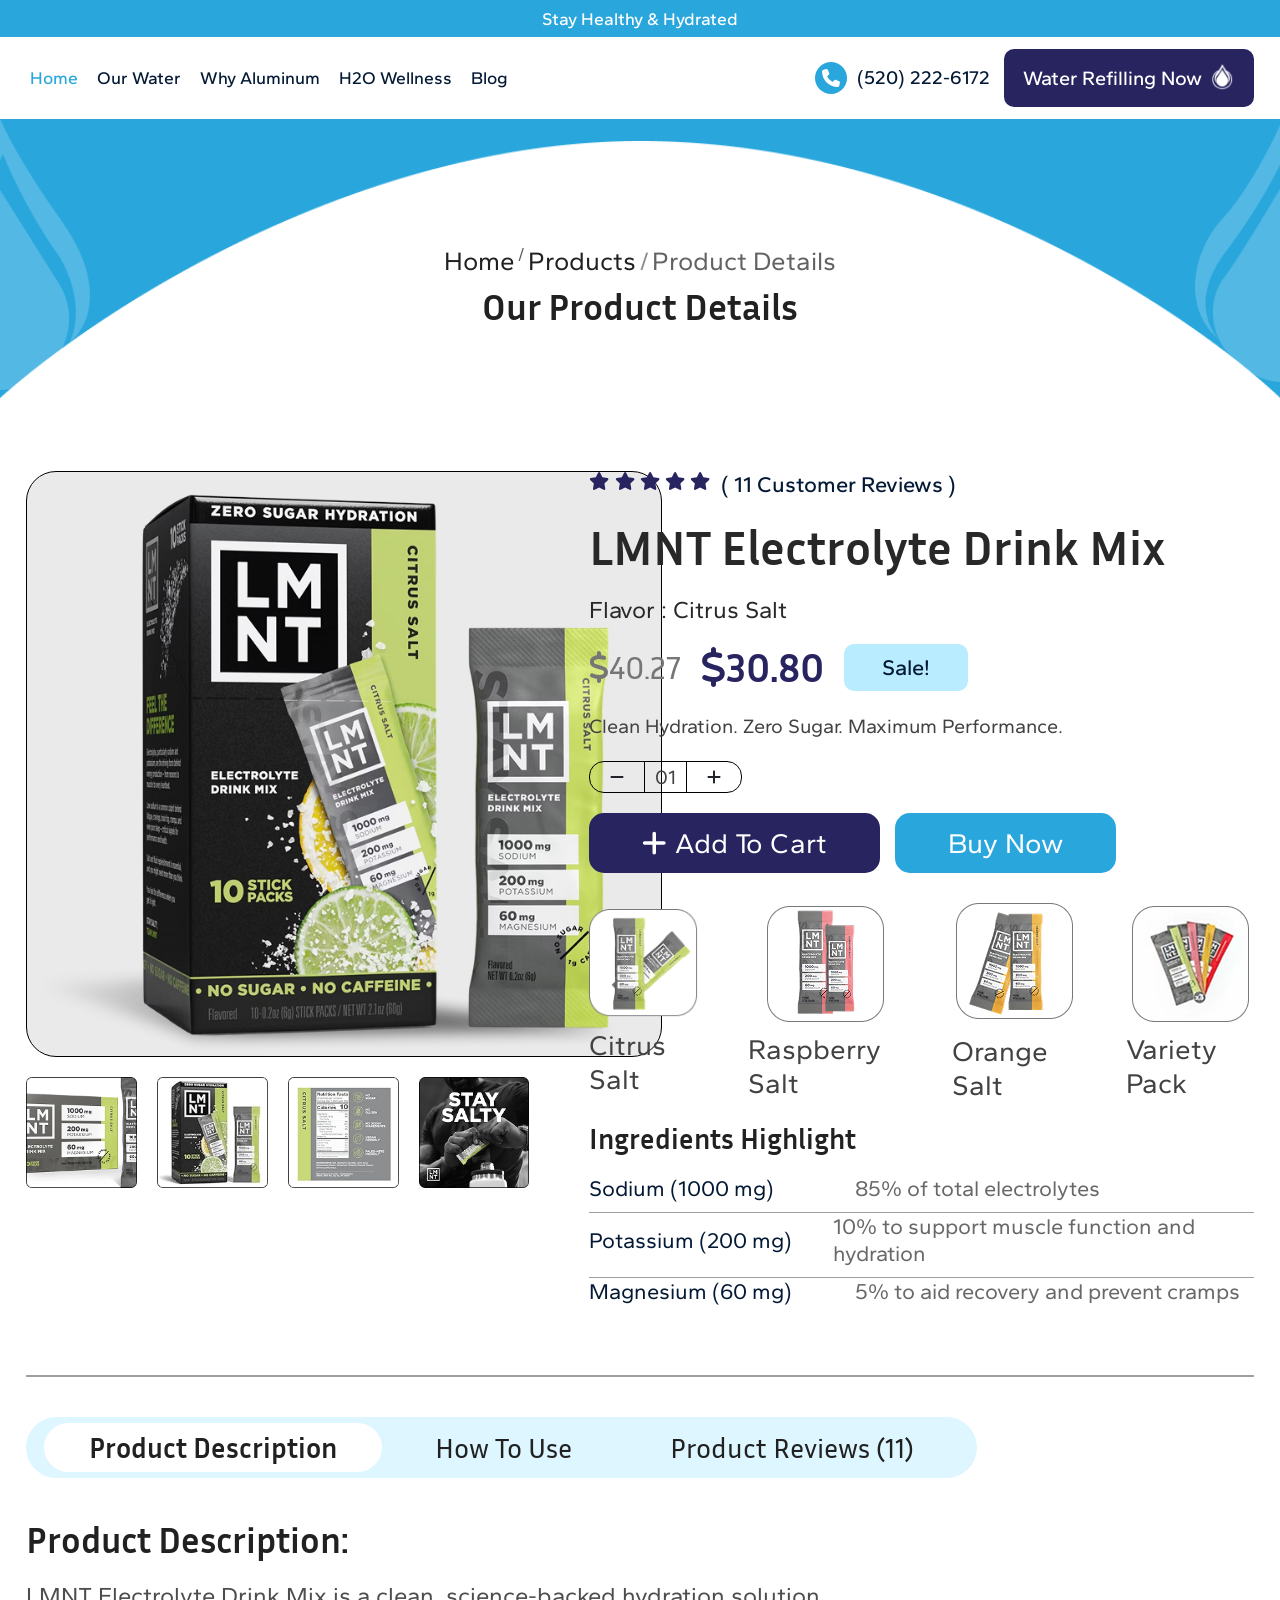
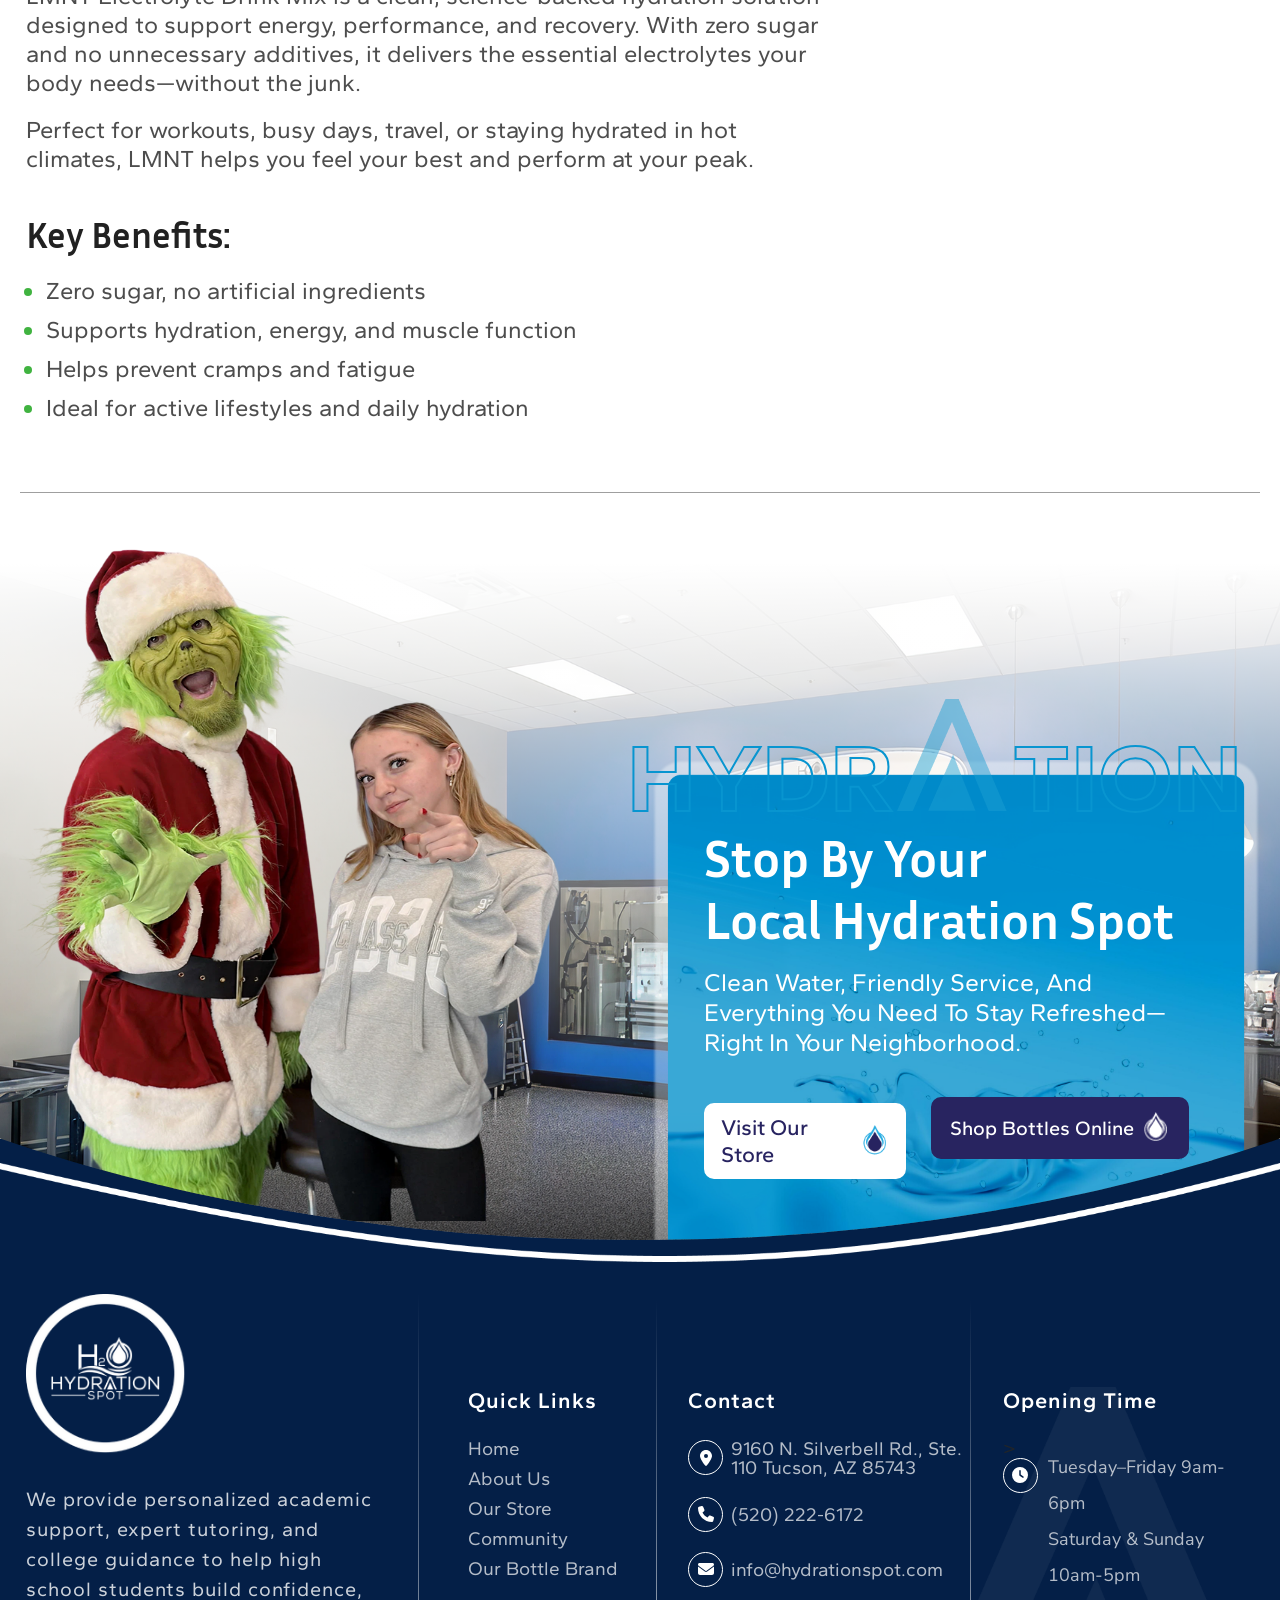
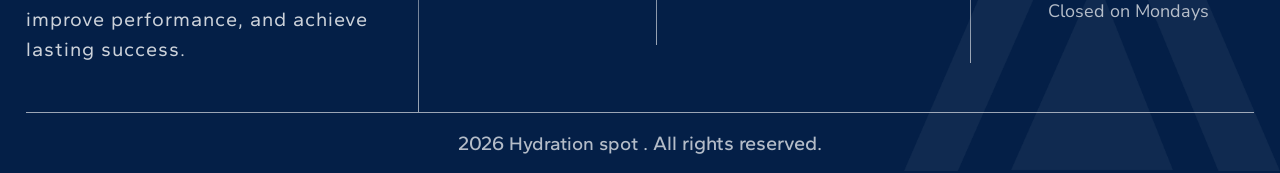
==== product_details.html @ d5337c7b "navbar change, product details and product description section added" ====
<!doctype html>
<html lang="en">

<head>
  <meta charset="utf-8" />
  <meta http-equiv="X-UA-Compatible" content="IE=edge" />
  <title>H2O Hydration Spot</title>
  <meta name="description" content="" />
  <meta name="author" content="admin" />
  <meta name="viewport" content="width=device-width; initial-scale=1.0" />
  <link rel="shortcut icon" href="images/favicon.ico" alt="" />
  <link rel="stylesheet" href="css/font-awesome.css" />
  <link rel="stylesheet" href="css/aos.css" />
  <link rel="stylesheet" href="css/bootstrap.min.css" />
  <link rel="stylesheet" href="css/animate.css" media="all" />
  <link rel="stylesheet" href="https://cdnjs.cloudflare.com/ajax/libs/animate.css/4.1.1/animate.min.css" />
  <link rel="stylesheet" href="css/jquery.fancybox.css" />
  <link rel="stylesheet" href="css/easy-responsive-tabs.css" />
  <link rel="stylesheet" href="css/swiper.css" />
  <link rel="stylesheet" href="css/custom.css" />
  <link rel="stylesheet" href="css/responsive.css" />
</head>

<body>
  <!--Header start-->
  <header>
    <div class="top_nav">
      <div class="container">
        <p>Stay Healthy & Hydrated</p>
      </div>
    </div>
    <div class="btm_nav">
      <div class="container">
        <div class="cus_nav_innr">
          <div class="nav_area">
            <nav class="navbar navbar-expand-lg">
              <button class="navbar-toggler" type="button" data-bs-toggle="collapse" data-bs-target="#navbarNav"
                aria-controls="navbarNav" aria-expanded="false" aria-label="Toggle navigation">
                <span class="MenuBar">
                  <svg xmlns="http://www.w3.org/2000/svg" height="24" viewBox="0 -960 960 960" width="24">
                    <path d="M120-240v-80h720v80H120Zm0-200v-80h720v80H120Zm0-200v-80h720v80H120Z" />
                  </svg>
                </span>
                <span class="menu_text">Menu</span>
              </button>

              <div class="nav_parnt">
                <div class="collapse navbar-collapse main_nav" id="navbarNav">
                  <ul class="navbar-nav navMenus">
                    <li class="nav-item">
                      <a class="nav-link active" href="javascript:void(0);">Home
                      </a>
                    </li>
                    <li class="nav-item">
                      <a class="nav-link" href="javascript:void(0);">
                        Our Water
                      </a>
                    </li>
                    <li class="nav-item">
                      <a class="nav-link" href="javascript:void(0);">
                        Why Aluminum
                      </a>
                    </li>
                    <li class="nav-item">
                      <a class="nav-link" href="javascript:void(0);">H2O Wellness
                      </a>
                    </li>
                    <li class="nav-item">
                      <a class="nav-link" href="javascript:void(0);">Blog</a>
                    </li>
                  </ul>
                </div>
                <div class="nav_cntct">
                  <a href="tel:(520) 222-6172" class="cntc_num">
                    <span class="ph_icn_otr"><span class="ph_icn"><i class="fa fa-phone"
                          aria-hidden="true"></i></span></span>
                    <span class="ph_num">(520) 222-6172</span>
                  </a>
                  <div class="nav_buttn">
                    <a href="javascript:void(0)" class="cmn_btn blu_btn">Water Refilling Now
                      <img src="./images/btn_wht_drp.png" class="wht_drop" alt="btn_wtr_drp" />
                    </a>
                  </div>
                </div>
              </div>
            </nav>
          </div>
        </div>
      </div>
    </div>
  </header>
  <!--Header End-->

  <!-- spot section start -->
  <section class="spot pdt_dt_spot">
    <div class="spot_lft_img">
      <img src="/images/prdt_dtls_spot_lft.png" alt="spot_lft_icn" />
    </div>
    <div class="container"></div>
    <div class="spot_rgt_img">
      <img src="/images/prdt_dtls_spot_rgt.png" alt="spot_rgt_icn" />
    </div>
    <div class="container">
      <div class="spot_cntnt cmn_hdr">
        <nav aria-label="breadcrumb">
          <ol class="breadcrumb">
            <li class="breadcrumb-item"><a href="#">Home</a></li>
            <li class="breadcrumb-item"><a href="#">Products</a></li>
            <li class="breadcrumb-item active" aria-current="page">Product Details</li>
          </ol>
        </nav>
        <h2>Our Product Details</h2>
      </div>
    </div>
    </div>
  </section>
  <!-- spot section end -->

  <!-- product details section start -->

  <section class="prdt_dtls">
    <div class="container">
      <div class="prdt_inr_sec">

        <!-- Left Section -->
        <div class="prdt_dtls_lft">
          <div class="prdt_top_img">
            <img src="images/prdt_top_img.png" alt="product top image">
          </div>

          <div class="prdt_btm_imgs">
            <span><img src="images/prdt_btm_1.png" class="prdt_img" alt="bottom image 1"></span>
            <span><img src="images/prdt_btm_2.png" class="prdt_img" alt="bottom image 2"></span>
            <span><img src="images/prdt_btm_3.png" class="prdt_img" alt="bottom image 3"></span>
            <span><img src="images/prdt_btm_4.png" class="prdt_img" alt="bottom image 4"></span>
          </div>
        </div>

        <!-- Right Section -->
        <div class="prdt_dtls_rgt">

          <div class="prdt_rgt_cntnt cmn_hdr">
            <div class="star_row">

              <div class="rating">
                <div class="star"><i class="fa-solid fa-star"></i></div>
                <div class="star"><i class="fa-solid fa-star"></i></div>
                <div class="star"><i class="fa-solid fa-star"></i></div>
                <div class="star"><i class="fa-solid fa-star"></i></div>
                <div class="star"><i class="fa-solid fa-star"></i></div>
              </div>

              <span>( 11 Customer Reviews )</span>

            </div>

            <h3>LMNT Electrolyte Drink Mix</h3>

            <h4>Flavor : Citrus Salt</h4>

            <div class="price_sec">
              <div class="prev_price">
                <i class="fa-solid fa-dollar-sign"></i>40.27
              </div>

              <div class="crnt_price">
                <i class="fa-solid fa-dollar-sign"></i>30.80
              </div>

              <div class="sale_sec">Sale!</div>
            </div>

            <p>Clean Hydration. Zero Sugar. Maximum Performance.</p>

            <div class="cart_qnty">
              <span><i class="fa-solid fa-minus"></i></span>
              <p>01</p>
              <span><i class="fa-solid fa-plus"></i></span>
            </div>

            <div class="prdt_btns">
              <div class="btn_1">
                <a href="javascript:void(0)"><span><i class="fa-solid fa-plus"></i></span>Add To Cart</a>
              </div>
              <div class="btn_2">
                <a href="javascript:void(0)">Buy Now</a>       
              </div>
            </div>
          </div>

          <div class="rgt_btm_imgs">
            <span><img src="images/prdt_rgt_img_1.png" class="prdt_rgt_img" alt="bottom image 1">Citrus Salt</span>
            <span><img src="images/prdt_rgt_img_2.png" class="prdt_rgt_img" alt="bottom image 2">Raspberry Salt</span>
            <span><img src="images/prdt_rgt_img_3.png" class="prdt_rgt_img" alt="bottom image 3">Orange Salt</span>
            <span><img src="images/prdt_rgt_img_4.png" class="prdt_rgt_img" alt="bottom image 4">Variety Pack</span>
          </div>

          <div class="prdt_ing_hl">
            <div class="prdt_ing_hd">
              <span>Ingredients Highlight</span>
            </div>
            <div class="ing_1">
              <p>Sodium (1000 mg)</p>
              <span>85% of total electrolytes</span>
            </div>
            <div class="ing_2">
              <p>Potassium (200 mg)</p>
              <span>10% to support muscle function and hydration</span>
            </div>
            <div class="ing_3">
              <p>Magnesium (60 mg)</p>
              <span>5% to aid recovery and prevent cramps</span>
            </div>
          </div>

        </div>

      </div>
    </div>
  </section>
  <!-- product details section end -->

  <!-- product description section start -->

  <section class="prdt_tab_sec">
    <div class="container tab_cntnr">

      <!-- Tabs -->
      <div class="tab_btns">
        <button class="tab_btn active">Product Description</button>
        <button class="tab_btn">How To Use</button>
        <button class="tab_btn">Product Reviews (11)</button>
      </div>

      <!-- Content -->
      <div class="tab_content">

        <div class="tab_hd">Product Description:</div>

        <p>
          LMNT Electrolyte Drink Mix is a clean, science-backed hydration solution
          designed to support energy, performance, and recovery. With zero sugar
          and no unnecessary additives, it delivers the essential electrolytes your
          body needs—without the junk.
        </p>

        <p>
          Perfect for workouts, busy days, travel, or staying hydrated in hot
          climates, LMNT helps you feel your best and perform at your peak.
        </p>

        <div class="benefits_title">Key Benefits:</div>

        <ul class="benefits_list">
          <li>Zero sugar, no artificial ingredients</li>
          <li>Supports hydration, energy, and muscle function</li>
          <li>Helps prevent cramps and fatigue</li>
          <li>Ideal for active lifestyles and daily hydration</li>
        </ul>

      </div>

    </div>
  </section>

  <!-- product description section end -->

  <!--Shop section start-->

  <section class="hyd_bking">
    <div class="gradient-overlay"></div>
    <div class="hyd_lft_img">
      <img src="images/shop_img.png" class="hyd_img" alt="hyd left image" />
    </div>
    <div class="container hyd_box">
      <div class="sp_crd_top">
        <p>
          hydr
          <span><img src="images/sp_top_ic.png" alt="shop top image" /></span>tion
        </p>
      </div>
      <div class="sp_crd">
        <span>Stop By Your <br />
          Local Hydration Spot</span>
        <span>
          Clean water, friendly service, and everything you need to stay
          refreshed—right in your neighborhood.           
        </span>
        <div class="sp_btns">
          <div class="btn_1">
            <a href="javascript:void(0)" class="cmn_btn">Visit Our Store<img src="./images/btn_wtr_drp.png" class="drop"
                alt="btn_wtr_drp" /></a>
          </div>
          <div class="btn_2">
            <a href="javascript:void(0)" class="cmn_btn blu_btn">Shop Bottles Online<img src="./images/btn_wht_drp.png"
                class="drop" alt="btn_wtr_drp" /></a>       
          </div>
        </div>
      </div>
    </div>
  </section>

  <!--Shop section end-->

  <!--Footer start-->
  <footer class="footer cmn_pdding">
    <div class="ftr_ln">
      <img src="images/footer_line.png" alt="footer line" />
    </div>
    <div class="ftr_trl">
      <img src="images/footer_triangle.png" alt="footer triangle" />
    </div>
    <div class="container">
      <!-- desktop view -->
      <div class="ftr_rw cmn_hdr">
        <div class="ftr_dv">
          <div class="ftr_lg">
            <a href="index.html"><img src="images/footer_logo.png" alt="footer logo" /></a>
          </div>
          <p>
            We provide personalized academic support, expert tutoring, and
            college guidance to help high school students build confidence,
            improve performance, and achieve lasting success.
          </p>
        </div>
        <div class="ftr_rgt">
          <div class="ftr_dv">
            <div class="ftr_hd">
              <h5>Quick Links</h5>
            </div>
            <ul>
              <li><a href="javascript:void(0)">Home</a></li>
              <li><a href="javascript:void(0)">About Us</a></li>
              <li><a href="javascript:void(0)">Our Store</a></li>
              <li><a href="javascript:void(0)">Community</a></li>
              <li><a href="javascript:void(0)">Our Bottle Brand</a></li>
            </ul>
          </div>
          <div class="ftr_dv">
            <div class="ftr_hd">
              <h5>Contact</h5>
            </div>
            <ul>
              <li>
                <a href="javascript:void(0)">
                  <div class="icon">
                    <span class="ftr_ic"><i class="fa-solid fa-location-dot"></i></span>
                  </div>
                  <span>9160 N. Silverbell Rd., Ste. 110 Tucson, AZ 85743</span>
                </a>
              </li>
              <li>
                <a href="tel:(520) 222-6172">
                  <div class="icon">
                    <span class="ftr_ic"><i class="fa-solid fa-phone"></i></span>
                  </div>
                  (520) 222-6172
                </a>
              </li>
              <li>
                <a href="mailto:info@hydrationspot.com">
                  <div class="icon">
                    <span class="ftr_ic"><i class="fa-solid fa-envelope"></i></span>
                  </div>
                  info@hydrationspot.com
                </a>
              </li>
            </ul>
          </div>
          <div class="ftr_dv ftr_lst_dv">
            <div class="ftr_hd">
              <h5>Opening Time</h5>
              <ul>
                <li>
                  <div class="icon">
                    ><span class="ftr_ic"><i class="fa-solid fa-clock"></i></span>
                  </div>
                  <span class="op_tm">Tuesday–Friday 9am-6pm <br />
                    Saturday & Sunday 10am-5pm <br />
                    Closed on Mondays</span>
                </li>
              </ul>
            </div>
          </div>
        </div>
      </div>
      <div class="ftr_bttm cmn_hdr">
        <p>
          2026
          <a href="index.html">Hydration spot</a>
          . All rights reserved.
        </p>
      </div>
    </div>
  </footer>
  <!--Footer End-->

  <!-- Back to top button -->

  <a href="javascript:void(0);" id="backToTop">
    <i class="fa fa-solid fa-arrow-up"></i>
  </a>

  <!-- Back to top button -->

  <!-- Jquery  -->
  <script src="js/jquery.min.js"></script>
  <!-- wow animation -->
  <script src="js/wow.min.js"></script>
  <script>
    new WOW().init();
  </script>
  <!-- Bootstrap JS -->
  <script src="js/bootstrap.min.js"></script>
  <!-- Font Awesome JS -->
  <script src="js/font-awesome-all.min.js"></script>
  <!-- Fancy Box -->
  <script src="js/jquery.fancybox.pack.js"></script>
  <!-- Easy Responsive Tab -->
  <script src="js/easy-responsive-tabs.js"></script>
  <!-- Swiper -->
  <script src="js/swiper.js"></script>
  <!-- AOS JS -->
  <script src="js/aos.js"></script>
  <script>
    AOS.init();
  </script>
  <!-- Custom JS -->
  <script src="js/custom.js"></script>
</body>

</html>
---- css/easy-responsive-tabs.css ----
body {
  margin: 0px;
  padding: 0px;
}

.resp-tabs-list li {
  font-weight: 600;
  font-size: 13px;
  padding: 15px;
  margin: 0;
  list-style: none;
  cursor: pointer;
}

h2.resp-accordion {
  cursor: pointer;
  padding: 5px;
  display: none;
}

.resp-tab-content {
  display: none;
  padding: 15px;
}

.resp-tab-active {
  border: 1px solid #c1c1c1;
  border-bottom: none;
}

.resp-tab-active {
  border-bottom: none;
  background-color: #fff;
}

.resp-content-active,
.resp-accordion-active {
  display: block;
}

.resp-tab-content {
  border: 1px solid #c1c1c1;
}

h2.resp-accordion {
  border: 1px solid #c1c1c1;
  font-size: 13px;
  margin: 0px;
  padding: 10px 15px;
}

h2.resp-tab-active {
  margin: 0px;
  padding: 10px 15px;
}

/*-----------   Vertical tabs   -----------*/

.resp-vtabs .resp-tabs-list li {
  display: block;
  padding: 15px;
  margin: 0;
  cursor: pointer;
}

.resp-vtabs .resp-tab-content {
  border: none;
}

.resp-vtabs li.resp-tab-active {
  border: 1px solid #c1c1c1;
  border-right: none;
  background-color: #fff;
  position: relative;
  z-index: 1;
}

.resp-arrow {
  width: 0;
  height: 0;
  float: right;
  margin-top: 3px;
  border-left: 6px solid transparent;
  border-right: 6px solid transparent;
  border-top: 12px solid #c1c1c1;
}

h2.resp-tab-active span.resp-arrow {
  border: none;
  border-left: 6px solid transparent;
  border-right: 6px solid transparent;
  border-bottom: 12px solid #9B9797;
}

/*-----------   Accordion styles   -----------*/

h2.resp-tab-active {
  background: #DBDBDB;
}

.resp-easy-accordion h2.resp-accordion {
  display: block;
}

.resp-easy-accordion .resp-tab-content {
  border: 1px solid #c1c1c1;
}

.resp-jfit {
  width: 100%;
  margin: 0px;
}

.resp-tab-content-active {
  display: block;
}

/*!  Here your can change the breakpoint to set the accordion, when screen resolution changed  */

@media only screen and (max-width: 768px) {

  ul.resp-tabs-list {
    display: none;
  }

  h2.resp-accordion {
    display: block;
  }

  .resp-vtabs .resp-tab-content {
    border: 1px solid #C1C1C1;
  }

  .resp-vtabs .resp-tabs-container {
    border: none;
    float: none;
    width: 100%;
    min-height: initial;
    clear: none;
  }

  .resp-accordion-closed {
    display: none;
  }

  .resp-vtabs .resp-tab-content:last-child {
    border-bottom: 1px solid #c1c1c1;
  }
}
---- css/custom.css ----
@import url("https://fonts.googleapis.com/css2?family=Gantari:ital,wght@0,100..900;1,100..900&display=swap");
@import url("https://fonts.googleapis.com/css2?family=Inria+Sans:ital,wght@0,300;0,400;0,700;1,300;1,400;1,700&display=swap");
@import url("https://fonts.googleapis.com/css2?family=Nunito+Sans:ital,opsz,wght@0,6..12,200..1000;1,6..12,200..1000&display=swap");
*::after,
*::before {
  box-sizing: border-box;
}

* {
  margin: 0;
  padding: 0;
  outline: none;
  text-decoration: none;
  box-sizing: border-box;
  scroll-behavior: smooth;
  font: inherit;
  scrollbar-width: 10px;
  scrollbar-color: #24abe1 #fff;
}

/* For Scrollbar */

*::-webkit-scrollbar {
  width: 10px;
}

*::-webkit-scrollbar-track {
  background: #ffffff;
}

*::-webkit-scrollbar-thumb {
  border-radius: 5px;
  background-color: #5c4229;
  border: 2px solid #fff;
  -webkit-border-radius: 5px;
  -moz-border-radius: 5px;
  -ms-border-radius: 5px;
  -o-border-radius: 5px;
}

*:focus {
  outline: none;
  box-shadow: none;
  border: none;
}

html {
  font-size: 62.5%;
}

body {
  font-weight: normal;
  line-height: normal;
  font-size: 18px;
}

ul,
ol {
  list-style: none;
  padding: 0;
  margin: 0;
}

button,
input[type="submit"],
input[type="reset"],
a {
  transition: all 0.4s ease-in-out;
  -moz-transition: all 0.4s ease-in-out;
  -webkit-transition: all 0.4s ease-in-out;
  -ms-transition: all 0.4s ease-in-out;
  -o-transition: all 0.4s ease-in-out;
  text-decoration: none;
  outline: none;
}

a:hover,
a:focus {
  text-decoration: none;
}

::-moz-selection {
  color: #fff;
  background: #29a7dd;
}

::selection {
  color: #fff;
  background: #29a7dd;
}

img {
  width: 100%;
  max-width: 100%;
  display: block;
  height: auto;
  transition: all 0.5s;
  -webkit-transition: all 0.5s;
  -moz-transition: all 0.5s;
  -ms-transition: all 0.5s;
  -o-transition: all 0.5s;
}

h1,
h2,
h3,
h4,
h5,
h6 {
  line-height: normal;
  font-weight: normal;
  padding: 0;
  margin: 0;
}

p {
  margin: 0;
  padding: 0;
}

/***************** FOR BOOTSTRAP ******************/

.container {
  max-width: 1560px;
}

.navbar {
  border-radius: 0;
  margin-bottom: 0;
  padding: 0;
}

.nav > li > a:hover,
.nav > li > a:focus {
  background-color: transparent;
}

.navbar,
.nav-link {
  padding: 0;
  margin: 0;
}

.navbar-expand-md .navbar-nav .nav-link {
  padding-right: 0;
  padding-left: 0;
}

.nav > li > a:hover,
.nav > li > a:focus {
  background-color: transparent;
}

/* cmn_margin & Padding */

.mt-40 {
  margin-top: 40px;
}

.mt-20 {
  margin-top: 20px;
}

.mt-30 {
  margin-top: 30px;
}

.mt-50 {
  margin-top: 50px;
}

.mb-40 {
  margin-bottom: 40px;
}

.cmn_pdding {
  padding: 90px 0;
}

/*----Common Header and Button----*/

.cmn_hdr h2 {
  font-family: "Inria Sans", sans-serif;
  font-size: 6rem;
  line-height: 1.2;
  font-weight: 700;
  color: #212121;
  padding-bottom: 10px;
  text-transform: capitalize;
}

.cmn_hdr.wht h2 {
  color: #fff;
}

.cmn_hdr h4 {
  font-family: "Inria Sans", sans-serif;
  font-size: 28px;
  line-height: 1.3;
  font-weight: 700;
  padding-bottom: 10px;
  text-transform: capitalize;
  color: #272360;
}
.cmn_hdr h6 {
  font-family: "Gantari", sans-serif;
  color: #282460;
  font-size: 22px;
  font-weight: 500;
}

.cmn_hdr p {
  font-family: "Gantari", sans-serif;
  font-size: 24px;
  font-weight: 400;
  color: #4d4d4d;
  line-height: 1.5;
  padding-bottom: 10px;
}

.cmn_hdr.wht p {
  color: #fff;
}

.cmn_btn {
  font-family: "Gantari", sans-serif;
  font-size: 24px;
  font-weight: 500;
  color: #272360;
  padding: 15px 20px;
  display: inline-flex;
  align-items: center;
  gap: 8px;
  background: #fff;
  border: 3px solid #ffff;
  position: relative;
  text-transform: capitalize;
  transition: 0.5s all;
  z-index: 1;
  border-radius: 10px;
  overflow: hidden;
}
.cmn_btn.blu_btn {
  font-size: 24px;
  background: #282460;
  color: #fff;
  border: 3px solid #282460;
  padding: 15px;
}
.cmn_btn:hover {
  border: 3px solid #29a7dd;
}
.cmn_btn:hover .drop {
  transform: translateY(-10px);
}

/* .cmn_btn:hover::after {
    width: 100%;
} */
.cmn_blu_bg h6 {
  background: #b5e2f4;
  padding: 10px 30px;
  border-radius: 25px;
}
.cmn_blu_bg {
  display: flex;
}
.drop {
  width: 28px;
}

/*----Common Header and Button End----*/

/*! button back to top !*/

#backToTop {
  display: flex;
  align-items: center;
  justify-content: center;
  width: 4rem;
  height: 4rem;
  background-color: #29a7dd;
  color: #fff;
  border: none;
  outline: none;
  border-radius: 50px;
  position: fixed;
  right: 2.5rem;
  bottom: 105%;
  cursor: pointer;
  z-index: 5555;
  transition: 0.5s all ease;
  border: 1px solid #29a7dd;
  font-size: 1.8rem;
  transition: 0.8s all;
}

#backToTop.show {
  bottom: 2.5rem;
}

/*! button back to top End!*/

/* Animation Section */

/* Swing */
.swing {
  -webkit-animation: swing 12s infinite linear;
  animation: swing 12s infinite linear;
}
@-webkit-keyframes swing {
  0% {
    transform: rotate(3deg);
  }

  100% {
    transform: rotate(-3deg);
  }
}

@keyframes swing {
  0% {
    transform: rotate(3deg);
  }

  100% {
    transform: rotate(-3deg);
  }
}

/* Rotate */

.rotate {
  -webkit-animation: rotation 5s infinite linear;
  animation: rotation 5s infinite linear;
}

@keyframes rotation {
  from {
    transform: rotate(0deg);
  }

  to {
    transform: rotate(359deg);
  }
}

/* Floating */

.floating {
  -webkit-animation: floating ease-in-out 3s infinite;
  animation: floating ease-in-out 3s infinite;
}

@keyframes floating {
  0% {
    transform: translate(0, 0px);
  }

  50% {
    transform: translate(0, 15px);
  }

  100% {
    transform: translate(0, -0px);
  }
}

/* Animation Section End */

.btm_nav {
  position: relative;
  padding: 1.5rem 0;
  background: #fff;
}

header .cus_nav_innr {
  display: flex;
  width: 100%;
  justify-content: space-between;
}

header .navbar-nav {
  gap: 2rem;
}

/* ==================================== sangita 07.05.26 ================================ */
/*---------------- header ---------------*/
.top_nav {
  background: #29a7dd;
  padding: 8px;
}
.top_nav p {
  font-family: "Gantari", sans-serif;
  font-size: 20px;
  font-weight: 500;
  color: #fff;
  text-align: center;
}
.nav-link.active {
  color: #29a7dd !important;
}
.nav-link {
  font-family: "Gantari", sans-serif;
  font-size: 20px;
  font-weight: 500;
  line-height: 1.2;
  color: #041935;
  transition: 0.3s ease;
}
.nav_area {
  width: 100%;
}
.nav_parnt {
  display: flex;
  justify-content: space-between;
  width: 100%;
}
.nav_cntct {
  display: flex;
  align-items: center;
  gap: 20px;
}
.logo_area {
  display: block;
  width: 12.6rem;
}
.logo_otr {
  background: #fff;
  width: 15.5rem;
  height: 15.5rem;
  border-radius: 50%;
  display: flex;
  justify-content: center;
  align-items: center;
  position: absolute;
  left: 50%;
  transform: translateX(-50%);
  z-index: 10;
}
.ph_num {
  font-family: "Gantari", sans-serif;
  font-size: 22px;
  font-weight: 500;
  color: #041935;
}
.cntc_num {
  display: flex;
  align-items: center;
  gap: 10px;
}
.ph_icn {
  color: #fff;
  font-size: 18px;
}
.ph_icn_otr {
  background: #29a7dd;
  width: 32px;
  height: 32px;
  display: flex;
  justify-content: center;
  align-items: center;
  border-radius: 50%;
}
.nav-link:hover {
  color: #29a7dd;
}

/* --------------------- banner ---------------------- */
.banner {
  position: relative;
  z-index: 5;
}
.ban_content {
  position: absolute;
  top: 27%;
  width: 41%;
  transform: translateY(-27%);
}
.ban_content h1 {
  font-family: "Inria Sans", sans-serif;
  font-size: 70px;
  font-weight: 700;
  color: #fff;
  text-transform: capitalize;
  line-height: 1;
  padding-bottom: 15px;
}
.ban_content h1 span {
  font-size: 13.5rem;
}
.ban_content p,
.offer_contents.cmn_hdr p,
.featured_content.cmn_hdr p,
.cmnty_dtls.cmn_hdr p {
  font-family: "Gantari", sans-serif;
  font-size: 26px;
  font-weight: 400;
}
.ban_content p {
  color: #eaeaea;
  padding-bottom: 30px;
}

/* ------------------------------ spot ----------------------- */
.spot {
  background: #29a7dd;
  position: relative;
  margin-top: -248px;
  margin-bottom: -244px;
  height: 610px;
}
.spot_rgt_img {
  position: absolute;
  right: 0;
  top: 0;
}
.spt_wrpr {
  position: absolute;
  width: 400px;
  margin: 0 auto;
  display: flex;
  justify-content: center;
  align-items: center;
  top: 177px;
  z-index: 5;
  left: 50%;
  transform: translateX(-50%);
}

.curve_txt {
  width: 400px;
  height: 246px;
  position: absolute;
  top: -90px;
  left: 50%;
  transform: translateX(-50%);
}

.curve_txt text {
  font-family: "Gantari", sans-serif;
  fill: #fff;
  font-size: 24px;
  letter-spacing: 4px;
  font-weight: 400;
}

.spt_rnd_otr {
  width: 180px;
  height: 180px;
  border-radius: 50%;
  background: #005bd6;
  display: flex;
  justify-content: center;
  align-items: center;
}

.spt_rnd_img {
  width: 140px;
  height: 140px;
  border-radius: 50%;
  background: #fff;
  display: flex;
  justify-content: center;
  align-items: center;
}

.spt_rnd_img img {
  width: 80px;
}
.spot_lft_img,
.spot_rgt_img {
  width: 18.3rem;
}

/* ------------------------------ offer --------------------------- */
.offer {
  position: relative;
  background-image: url(../images/offer_bg.png);
  height: 935px;
  background-size: 100% 100%;
}
.offer_contents {
  display: flex;
  justify-content: center;
  flex-direction: column;
  align-items: center;
}

.offr_line {
  display: flex;
  flex-direction: column;
  justify-content: center;
  align-items: center;
  padding-bottom: 34px;
}
.offer.cmn_pdding {
  padding-top: 0;
}
.offr_lng_line {
  background: #1b1b1b;
  width: 1px;
  height: 76px;
}
.offr_dot {
  background: #1b1b1b;
  width: 7px;
  height: 7px;
  border-radius: 50%;
}
.offer .cmn_blu_bg {
  padding-bottom: 17px;
}
.offer_contents.cmn_hdr p {
  text-align: center;
  line-height: 1.3;
  color: #535353;
  padding-bottom: 40px;
}
.offr_crd_img {
  width: 69px;
}
.offr_img_otr {
  border: 1px solid #272360;
}
.crcl_after {
  position: relative;
  width: 117px;
  height: 117px;
  background: #fff;
  display: flex;
  justify-content: center;
  align-items: center;
  border-radius: 50%;
}
.crcl_after::after {
  position: absolute;
  content: "";
  background: url(../images/btm_circle_aftr.png);
  bottom: -15px;
  width: 98px;
  height: 28px;
  left: 50%;
  transform: translateX(-50%);
}

.offr_crd_layout {
  display: flex;
  justify-content: space-between;
}
.offr_card {
  width: 19.5%;
  display: flex;
  flex-direction: column;
  align-items: center;
  border: 1px solid #272360;
  padding: 20px 6px;
  border-radius: 20px;
  gap: 82px;
}
.offr_crd_dtls.cmn_hdr h4 {
  text-align: center;
}
.offr_crd_dtls.cmn_hdr p {
  font-size: 22px;
  padding-bottom: 0;
}

/* ======================== sangita 08.05.26 ======================= */
/* ------------------ featured --------------- */
.wht_drop {
  width: 25px;
}
.featured_content .cmn_blu_bg {
  justify-content: center;
  padding-bottom: 10px;
}
.featured_content {
  text-align: center;
  padding-bottom: 48px;
}
.featured_content.cmn_hdr p {
  color: #161616;
  line-height: 1.2;
  padding-bottom: 23px;
}
.featured.cmn_pdding {
  padding-top: 0;
}
.featured {
  margin-top: -43px;
  position: relative;
  z-index: 2;
}

.featr_swpr .swiper-slide {
  transition: 0.4s ease;
}

.featr_swpr .swiper-slide img {
  filter: grayscale(0%);
  opacity: 1;
  transition: 0.4s ease;
}

.featr_swpr
  .swiper-slide:not(.swiper-slide-active):not(.swiper-slide-next):not(
    .swiper-slide-prev
  ) {
  filter: grayscale(100%);
  opacity: 0.5;
}
.fetr_crd_img {
  height: 363px;
  border-top-left-radius: 20px;
  border-top-right-radius: 20px;
  overflow: hidden;
}
.fetr_crd_img img {
  height: 100%;
}
.featr_swpr_crd {
  border: 5px solid #272360;
  border-radius: 26px;
}
.fetr_crd_dtls {
  padding: 30px;
  background: #272360;
  min-height: 219px;
  border-bottom-left-radius: 20px;
  border-bottom-right-radius: 20px;
}
.fetr_crd_dtls.cmn_hdr h4 {
  color: #fff;
  padding-bottom: 5px;
}
.fetr_crd_dtls.cmn_hdr p,
.prps_crd p {
  font-size: 20px;
  line-height: 1.3;
  color: rgba(255, 255, 255, 0.7);
}
/* -------------------- community ---------------- */

.community .container {
  background: url(../images/community_bg.png);
  background-repeat: no-repeat;
  background-size: 100% 100%;
  height: 471px;
  border-radius: 25px;
  overflow: hidden;
  display: flex;
  justify-content: center;
  align-items: center;
}
.cmnty_dtls .cmn_blu_bg {
  justify-content: center;
  padding-bottom: 10px;
}
.cmnty_dtls.cmn_hdr h3,
.cmnty_dtls.cmn_hdr p {
  color: #fff;
}
.cmnty_dtls {
  text-align: center;
}
.cmnty_dtls.cmn_hdr p {
  line-height: 1.2;
  padding-bottom: 22px;
}
.community.cmn_pdding {
  margin-bottom: 155px;
}
/* ------------------------ purpose ---------------- */
.purpose {
  background: url(../images/purpose_bg.png);
  height: 1250px;
  background-size: 100% 100%;
  background-repeat: no-repeat;
  position: relative;
}
.wtr_brl_img {
  width: 861px;
  position: absolute;
  top: -147px;
  left: 50%;
  transform: translateX(-50%);
}
.prps_lft_dv {
  width: 48%;
}
.prps_rgt_dv {
  width: 45%;
}
.prps_crd_icn {
  width: 61px;
}
.bottle_img {
  width: 375px;
  position: absolute;
  top: 23px;
  left: -172px;
  transition: 0.3s ease;
}
.bottle_img:hover {
  transform: translateY(-16px);
}
.prps_layout {
  display: flex;
  justify-content: space-between;
}
.purpose_rgt_img {
  width: 708px;
  border-radius: 10px;
  overflow: hidden;
}
.prps_rgt_dv {
  position: relative;
}
.purpose_contents {
  display: flex;
  justify-content: space-between;
  padding-top: 581px;
}
.prps_lft_dv.cmn_hdr p {
  line-height: 1.3;
  padding-bottom: 34px;
}
.prps_crd {
  width: 31%;
  display: flex;
  flex-direction: column;
  align-items: center;
  text-align: center;
}
.prps_crd .crcl_after {
  width: 108px;
  height: 108px;
}
.prps_crd .prps_icn_otr {
  margin-bottom: 22px;
}
.prps_crd p {
  text-align: center;
  padding-bottom: 0;
  color: #272360;
  font-weight: 500;
}

/*===================================== Avik 07.05.26 =====================================*/

/* --------Shop section Start---------- */

.hyd_bking {
  position: relative;
  height: 966px;
  background-image: url(/images/shop_sec.png);
  background-size: 100% 100%;
  background-position: center;
  background-repeat: no-repeat;
  z-index: 10;
  clip-path: ellipse(94% 95% at 50% 2%);
  margin-bottom: -169px;
}
.hyd_bking .gradient-overlay {
  position: absolute;
  inset: 0;
  background: linear-gradient(
    to bottom,
    rgba(255, 255, 255, 1) 0%,
    rgba(255, 255, 255, 0) 80%,
    rgba(0, 0, 0, 0) 70%,
    rgba(0, 0, 0, 0.75) 100%
  );
  pointer-events: none;
}
.hyd_lft_img {
  position: absolute;
  left: 0;
  bottom: 40px;
  z-index: 5;
}
.hyd_img {
  width: 900px;
  height: 950px;
}
.hyd_box {
  position: relative;
}
.sp_crd {
  width: 841px;
  height: 725px;
  background: url(/images/shop_rgt_img.png);
  background-size: 100% 100%;
  background-repeat: no-repeat;
  background-position: center;
  position: absolute;
  right: 0;
  top: 264px;
  padding: 100px 80px;
}
.sp_crd span {
  display: block;
  font-family: "Inria Sans", sans-serif;
  font-size: 70px;
  font-weight: bold;
  color: #ffffff;
  text-transform: capitalize;
  line-height: 1.2;
  padding-bottom: 15px;
}
.sp_crd span:nth-of-type(2) {
  display: block;
  font-family: "Gantari", sans-serif;
  font-size: 32px;
  font-weight: 400;
  color: #ffffff;
  line-height: 1.2;
  padding-bottom: 40px;
}
.sp_btns .cmn_btn {
  font-size: 24px;
  padding: 9px 15px;
}
.sp_btns {
  display: flex;
  align-items: baseline;
  gap: 25px;
}
.sp_crd_top {
  position: absolute;
  top: 162px;
  right: 27px;
  z-index: 20;
}
.sp_crd_top p {
  font-size: 130px;
  font-family: "Gantari", sans-serif;
  font-weight: bold;
  color: transparent;
  text-transform: uppercase;
  -webkit-text-stroke: 2px #0895d0;
}
.sp_crd_top span {
  display: block;
  width: 110px;
}
.sp_crd_top p {
  display: flex;
  align-items: baseline;
  gap: 5px;
}
/* --------Shop section End---------- */

/* --------Footer Start---------- */

.footer {
  position: relative;
  width: 100%;
  height: auto;
  /* height: 675px; */
  background-color: #041f47;
  z-index: 8;
}

.footer.cmn_pdding {
  padding-top: 20px;
  padding-bottom: 0;
}
.footer .ftr_ln {
  padding-bottom: 32px;
}
.footer .ftr_trl {
  position: absolute;
  right: 0;
  bottom: 0;
  z-index: 10;
  width: 512px;
  height: 524px;
}
.ftr_rw {
  position: relative;
  display: flex;
  justify-content: space-between;
  align-items: center;
  border-bottom: 1px solid rgba(255, 255, 255, 0.6);
}
.ftr_rw .ftr_rgt {
  width: 64%;
  display: flex;
  justify-content: space-between;
  align-items: baseline;
}
.ftr_rw .ftr_dv {
  width: 32%;
  border-right: 1px solid transparent;
  border-image: linear-gradient(
      to top,
      rgba(255, 255, 255, 0.6),
      rgba(255, 255, 255, 0)
    )
    1;
}
.ftr_rgt .ftr_dv:nth-child(3) {
  border-right: none;
}
.ftr_dv:nth-child(1) {
  width: 32%;
  padding-right: 40px;
}
.ftr_lg {
  display: block;
  width: 178px;
}
.ftr_hd h5 {
  font-family: "Gantari", sans-serif;
  font-size: 24px;
  color: #ffffff;
  font-weight: 600;
  letter-spacing: 1px;
  padding-bottom: 25px;
  padding-top: 30px;
}
.ftr_dv p {
  font-family: "Gantari", sans-serif;
  font-size: 20px;
  color: #ffffff;
  font-weight: 400;
  letter-spacing: 1px;
  padding-bottom: 48px;
  padding-top: 30px;
  color: rgba(255, 255, 255, 0.8);
}
.ftr_rgt .ftr_dv {
  padding-block: 76px;
}
.ftr_rgt .ftr_dv:nth-child(1) {
  width: 24%;
}
.ftr_rgt .ftr_dv:nth-child(2) {
  width: 36%;
}
.ftr_dv li {
  padding-bottom: 10px;
}
.ftr_dv li a {
  font-family: "Gantari", sans-serif;
  font-size: 20px;
  font-weight: 400;
  color: rgba(255, 255, 255, 0.7);
  line-height: 1;
  padding-bottom: 10px;
  transition: 0.3 ease-in;
}
.ftr_rw .ftr_dv:nth-child(2) li a {
  display: flex;
  justify-content: center;
  align-items: center;
  gap: 8px;
}
.ftr_dv li a:hover {
  color: #39a8d6;
  text-decoration: underline;
}
.ftr_rw .ftr_dv:nth-child(2) li {
  display: flex;
  align-items: baseline;
  gap: 10px;
}
.ftr_ic {
  width: 35px;
  height: 35px;
  border: 1px solid #ffffff;
  border-radius: 50%;
  color: #ffffff;
  font-size: 16px;
  display: flex;
  justify-content: center;
  align-items: center;
  cursor: pointer;
}
.ftr_ic:hover {
  color: #39a8d6;
  background-color: #ffffff;
}
.ftr_bttm {
  padding-block: 10px;
}
.ftr_bttm a {
  font-family: "Gantari", sans-serif;
  font-size: 20px;
  font-weight: 500;
  color: rgba(255, 255, 255, 0.7);
  line-height: 1;
}
.ftr_bttm a:hover {
  color: #39a8d6;
  text-decoration: underline;
}
.ftr_bttm p {
  font-family: "Gantari", sans-serif;
  font-size: 20px;
  font-weight: 500;
  color: rgba(255, 255, 255, 0.7);
  line-height: 1;
  padding-block: 10px;
  text-align: center;
}
.ftr_lst_dv li {
  display: flex;
  align-items: start;
  gap: 10px;
}
.ftr_lst_dv .op_tm {
  font-family: "Nunito Sans", sans-serif;
  font-size: 18px;
  font-weight: 400;
  color: rgba(255, 255, 255, 0.7);
  line-height: 2;
  padding-block: 10px;
}
/* --------Footer End---------- */

/*===================================== Avik 08.05.26 =====================================*/

/* --------Customer section Start---------- */

.cust_rvew {
  position: relative;
  height: 590px;
}
.cust_rvew.cmn_pdding {
  padding: 30px 0;
}
.cust_lft_dv {
  width: 31%;
}
.cust_lft_dv .cmn_blu_bg {
  padding-bottom: 10px;
  text-transform: uppercase;
}
.cust_cnt p {
  padding-bottom: 40px;
}
.cust_main {
  display: flex;
  justify-content: center;
  align-items: center;
  gap: 15px;
}
.cust_rgt_dv {
  width: 64%;
  position: absolute;
  top: 0;
  bottom: 0;
  right: 0;
}
.cust_rgt_dv::after {
  content: "";
  position: absolute;
  top: 0;
  right: 0;
  width: 250px;
  height: 100%;
  z-index: 5;
  pointer-events: none;
  background: linear-gradient(to left, #ffffff 0%, rgba(255, 255, 255, 0) 100%);
}
.cust_rvew .swiper-slide {
  flex-shrink: 1;
  height: auto;
}
.reviewSwiper {
  width: 100%;
  padding: 30px 20px;
  overflow: hidden;
}
.review_card {
  width: 411px;
  background: #ffffff;
  border-radius: 10px;
  padding: 40px 30px;
  box-shadow: rgba(100, 100, 111, 0.2) 0px 7px 29px 0px;
}
.review_top {
  display: flex;
  justify-content: space-between;
  align-items: start;
}
.user_img_lg {
  width: 94px;
  height: 94px;
  border-radius: 50%;
  object-fit: cover;
  margin-bottom: 15px;
}
.user_info h4 {
  font-family: "Inria Sans", sans-serif;
  font-size: 32px;
  font-weight: bold;
  color: #222222;
  padding-bottom: 2px;
}
.google_post {
  text-align: center;
  padding-top: 10px;
}
.google_lg {
  display: block;
  width: 130px;
}
.google_post span {
  display: block;
  font-family: "Gantari", sans-serif;
  font-size: 18px;
  font-weight: 400;
  color: #6c6c6c;
}
.star_row .rating {
  display: flex;
  align-items: center;
  gap: 5px;
}
.star_row {
  display: flex;
  align-items: center;
  gap: 10px;
  padding-bottom: 30px;
}
.star_row .star {
  font-size: 18px;
  color: #faa404;
}
.star_row span {
  font-family: "Gantari", sans-serif;
  font-size: 18px;
  font-weight: 400;
  color: #6c6c6c;
}

.review_card h5 {
  font-family: "Inria Sans", sans-serif;
  font-size: 24px;
  color: #222222;
  font-weight: bold;
  letter-spacing: 1px;
  padding-bottom: 5px;
}
.review_card p {
  width: 90%;
  font-family: "Gantari", sans-serif;
  font-size: 20px;
  font-weight: 400;
  color: #6c6c6c;
  line-height: 1.5;
}
/* --------Customer section End---------- */

/* --------About us section start-------- */

.abt_sec {
  display: flex;
  justify-content: space-between;
  align-items: center;
}
.abt_us {
  width: 100%;
}
.abt_us_lft {
  width: 44%;
}
.abt_us_rgt {
  width: 52%;
}
.abt_us_rgt .cmn_blu_bg {
  padding-bottom: 10px;
  text-transform: uppercase;
}
.abt_cntnt p:nth-of-type(2) {
  padding-bottom: 35px;
}
/* ---------About us section end--------- */
/* moumi 9.5.26 */
.ban_img {
  display: block;
}
.mobile_ban_img {
  display: none;
}
/* .offr_swpr .offr_card{
  width: max-content;
}
.offr_swpr{
  display: none;
} */

.offr_swpr {
  display: none;
  overflow: hidden;
}

.offr_swpr .swiper {
  overflow: visible;
}

.offr_swpr .swiper-slide {
  height: auto;
}

.offr_swpr .offr_card {
  width: 100%;
  gap: 32px;
  background: white;
  border: 2px solid #272360;
  height: 350px;
  justify-content: center;
}

/* Avik 11.05.26 */
/*======== product details spot section======== */

.spot.pdt_dt_spot {
  margin-top: 0;
  z-index: 20;
  margin-bottom: 30px;
  height: 322px;
}
.spot.pdt_dt_spot::after {
  position: absolute;
  content: "";
  background-image: url(/images/background_curve.png);
  background-repeat: no-repeat;
  background-position: center;
  background-size: 100% 100%;
  width: 100%;
  height: 100%;
  bottom: -22px;
  right: 0;
  left: 0;
}
.pdt_dt_spot .spot_lft_img {
  width: 90px;
}
.pdt_dt_spot .spot_rgt_img {
  width: 85px;
}
.spot_cntnt {
  position: relative;
  z-index: 40;
  text-align: center;
  top: -145px;
}
.spot_cntnt .breadcrumb {
  display: flex;
  justify-content: center;
}
.spot_cntnt .breadcrumb-item a {
  font-size: 26px;
  font-family: "Gantari", sans-serif;
  font-weight: 400;
  color: #212121;
}
.spot_cntnt .breadcrumb-item.active {
  opacity: 0.7;
  font-size: 26px;
  font-family: "Gantari", sans-serif;
  font-weight: 400;
  color: #212121;
}
/*======== product details section======== */
.prdt_inr_sec {
  display: flex;
  align-items: start;
  gap: 60px;
  padding-bottom: 60px;
  border-bottom: 2px solid #9f9f9f;
}
.prdt_dtls_lft {
  width: 41%;
}
.prdt_top_img {
  width: 636px;
  padding-right: 35px;
  border: 1px solid #000000;
  border-radius: 30px;
  overflow: hidden;
  background-color: #eaeaea;
}
.prdt_btm_imgs {
  display: flex;
  justify-content: center;
  align-items: center;
  gap: 20px;
  padding-block: 20px;
}
.prdt_img {
  display: block;
  width: 173px;
}
.prdt_dtls_rgt {
  width: 58%;
}
.prdt_rgt_cntnt .star_row {
  display: flex;
  justify-self: start;
  align-items: start;
  padding-bottom: 20px;
}
.prdt_rgt_cntnt .star_row .star {
  color: #282460;
}
.prdt_rgt_cntnt .star_row span {
  font-size: 22px;
  font-weight: 500;
  color: #041935;
}
.prdt_dtls_rgt h3 {
  font-size: 48px;
  font-family: "Inria Sans", sans-serif;
  font-weight: bold;
  color: #282828;
  padding-bottom: 18px;
}
.prdt_rgt_cntnt.cmn_hdr h4 {
  font-family: "Gantari", sans-serif;
  font-weight: 400;
  color: #282828;
  padding-bottom: 18px;
}
.prdt_rgt_cntnt .price_sec {
  display: flex;
  gap: 20px;
  align-items: center;
}
.price_sec .prev_price {
  font-size: 32px;
  font-family: "Inria Sans", sans-serif;
  font-weight: 400;
  color: #767676;
}
.price_sec .crnt_price {
  font-size: 40px;
  font-family: "Inria Sans", sans-serif;
  font-weight: bold;
  color: #282460;
}
.price_sec .sale_sec {
  font-size: 22px;
  font-family: "Gantari", sans-serif;
  font-weight: 500;
  padding: 10px 38px;
  border-radius: 10px;
  color: #041935;
  background-color: #baecff;
}
.prdt_rgt_cntnt p {
  font-size: 32px;
  font-family: "Gantari", sans-serif;
  font-weight: 400;
  color: #424242;
  padding-block: 20px;
}
.cart_qnty {
  display: inline-flex;
  align-items: center;
  border: 1px solid #000000;
  border-radius: 15px;
  margin-bottom: 20px;
}
.cart_qnty p {
  font-size: 32px;
  font-family: "Gantari", sans-serif;
  font-weight: 400;
  color: #424242;
  padding: 0 10px;
  border-right: 1px solid #000000;
  border-left: 1px solid #000000;
}
.cart_qnty span {
  font-size: 16px;
  padding: 0 20px;
}
.prdt_btns {
  display: flex;
  align-items: center;
  gap: 15px;
}
.prdt_btns .btn_1 a {
  font-family: "Gantari", sans-serif;
  font-size: 28px;
  font-weight: 400;
  color: #ffffff;
  padding: 10px 50px;
  display: inline-flex;
  align-items: center;
  gap: 8px;
  background: #282460;
  border: 3px solid #282460;
  text-transform: capitalize;
  border-radius: 15px;
}
.prdt_btns .btn_2 a {
  font-family: "Gantari", sans-serif;
  font-size: 28px;
  font-weight: 400;
  color: #ffffff;
  padding: 10px 50px;
  display: inline-flex;
  align-items: center;
  gap: 8px;
  background: #29a7dd;
  border: 3px solid #29a7dd;
  text-transform: capitalize;
  border-radius: 15px;
}
.rgt_btm_imgs {
  display: flex;
  align-items: center;
  gap: 50px;
  padding-top: 30px;
}
.prdt_rgt_img {
  display: block;
  width: 117px;
  padding-bottom: 10px;
}
.rgt_btm_imgs span {
  font-family: "Gantari", sans-serif;
  font-size: 28px;
  font-weight: 400;
  color: #424242;
  display: flex;
  flex-direction: column;
  justify-content: center;
  align-items: center;
  padding-bottom: 20px;
}
.prdt_ing_hd {
  padding-bottom: 20px;
}
.prdt_ing_hd span {
  font-family: "Inria Sans", sans-serif;
  font-size: 28px;
  font-weight: bold;
  color: #212121;
  padding-bottom: 10px;
}
.prdt_ing_hl .ing_1,
.prdt_ing_hl .ing_2,
.prdt_ing_hl .ing_3 {
  padding-bottom: 10px;
  border-bottom: 1px solid #9f9f9f;
  display: flex;
  align-items: center;
}
.prdt_ing_hl .ing_3 {
  border-bottom: none;
}
.prdt_ing_hl .ing_1 p,
.prdt_ing_hl .ing_2 p,
.prdt_ing_hl .ing_3 p {
  width: 40%;
  font-family: "Gantari", sans-serif;
  font-size: 22px;
  font-weight: 400;
  color: #041935;
}
.prdt_ing_hl .ing_1 span,
.prdt_ing_hl .ing_2 span,
.prdt_ing_hl .ing_3 span {
  font-size: 22px;
  font-family: "Gantari", sans-serif;
  font-weight: 400;
  color: #686868;
}

/* =====product description section===== */

.prdt_tab_sec {
  padding: 40px 0 70px;
}
.prdt_tab_sec .tab_cntnr {
  border-bottom: 1px solid #9f9f9f;
}
.prdt_tab_sec .tab_btns {
  display: inline-flex;
  align-items: center;
  background: #ddf6ff;
  border-radius: 61px;
  padding: 6px 18px;
  gap: 8px;
  margin-bottom: 40px;
}
.tab_btn {
  border: none;
  background: transparent;
  padding: 8px 45px;
  border-radius: 71px;
  font-size: 28px;
  font-weight: 400;
  cursor: pointer;
  color: #212121;
  transition: 0.3s;
  font-family: "Inria Sans", sans-serif;
}
.tab_btn.active {
  background: #ffffff;
  font-weight: bold;
}
.tab_content {
  width: 66%;
}
.prdt_tab_sec .tab_content .tab_hd,
.benefits_title {
  font-size: 36px;
  font-family: "Inria Sans", sans-serif;
  font-weight: bold;
  color: #212121;
  margin-bottom: 20px;
}
.prdt_tab_sec .benefits_title {
  margin-top: 40px;
}
.prdt_tab_sec .tab_content p {
  font-family: "Gantari", sans-serif;
  font-size: 24px;
  font-weight: 400;
  color: #4d4d4d;
  margin-bottom: 18px;
}
.prdt_tab_sec .benefits_list {
  padding-left: 20px;
  list-style: disc;
  padding-bottom: 60px;
}
.benefits_list li {
  margin-bottom: 10px;
  font-family: "Gantari", sans-serif;
  font-size: 24px;
  font-weight: 400;
  color: #4d4d4d;
}
.benefits_list li::marker {
  color: #40b340;
}
---- css/responsive.css ----
/* Desktop–laptop: typography + layout scale (1680 → 991) */

@media (max-width: 1680px) {
  .container {
    max-width: 1450px;
  }

  html {
    font-size: 53%;
  }

  .cmn_pdding {
    padding: 78px 0;
  }

  .cmn_hdr h2 {
    font-size: 5.4rem;
  }

  .cmn_hdr h4 {
    font-size: 30px;
  }

  .cmn_hdr h6 {
    font-size: 21px;
  }

  .cmn_hdr p {
    font-size: 22px;
  }

  .cmn_btn,
  .cmn_btn.blu_btn {
    font-size: 22px;
    padding: 14px 18px;
  }

  body {
    font-size: 17px;
  }

  .top_nav p {
    font-size: 19px;
  }

  .nav-link {
    font-size: 19px;
  }

  .ph_num {
    font-size: 21px;
  }

  header .navbar-nav {
    gap: 1.75rem;
  }

  .ban_content {
    width: 44%;
  }

  .ban_content h1 {
    font-size: 62px;
  }

  .ban_content h1 span {
    font-size: 11.8rem;
  }

  .ban_content p,
  .offer_contents.cmn_hdr p,
  .featured_content.cmn_hdr p,
  .cmnty_dtls.cmn_hdr p {
    font-size: 22px;
  }

  .spot {
    height: 535px;
    margin-top: -218px;
    margin-bottom: -214px;
  }

  .spt_wrpr {
    width: 350px;
    top: 155px;
  }

  .curve_txt {
    width: 350px;
    height: 215px;
    top: -82px;
  }

  .curve_txt text {
    font-size: 22px;
  }

  .spt_rnd_otr {
    width: 160px;
    height: 160px;
  }

  .spt_rnd_img {
    width: 124px;
    height: 124px;
  }

  .spt_rnd_img img {
    width: 72px;
  }

  .offer {
    height: 818px;
  }

  .offr_card {
    gap: 64px;
    padding: 18px 6px;
  }

  .offr_crd_dtls.cmn_hdr p {
    font-size: 21px;
  }

  .fetr_crd_img {
    height: 328px;
  }

  .fetr_crd_dtls {
    min-height: 200px;
    padding: 26px 24px;
    padding-bottom: 18px;
  }

  .fetr_crd_dtls.cmn_hdr p,
  .prps_crd p {
    font-size: 19px;
  }

  .fetr_crd_dtls.cmn_hdr h4 {
    padding-bottom: 7px;
  }

  .community .container {
    height: 412px;
  }

  .community.cmn_pdding {
    margin-bottom: 132px;
  }

  .purpose {
    height: 1155px;
  }

  .purpose_contents {
    padding-top: 508px;
  }

  .wtr_brl_img {
    width: 754px;
    top: -84px;
}

  .purpose_rgt_img {
    width: 620px;
  }

  .bottle_img {
    width: 328px;
  }

  .hyd_bking {
    height: 845px;
    margin-bottom: -148px;
  }

  .hyd_img {
    width: 788px;
    height: 831px;
  }

  .sp_crd {
    width: 736px;
    height: 634px;
    top: 232px;
    padding: 88px 70px;
  }

  .sp_crd span {
    font-size: 62px;
  }

  .sp_crd span:nth-of-type(2) {
    font-size: 29px;
  }

  .sp_crd_top {
    top: 148px;
    right: 22px;
  }

  .sp_crd_top p {
    font-size: 114px;
  }

  .sp_btns .cmn_btn {
    font-size: 22px;
    padding: 8px 14px;
  }

  /* .footer {
    height: 592px;
  } */

  .footer .ftr_trl {
    width: 448px;
    height: 458px;
  }

  .ftr_hd h5 {
    font-size: 22px;
  }

  .ftr_dv p,
  .ftr_dv li a,
  .ftr_bttm a,
  .ftr_bttm p {
    font-size: 19px;
  }

  .cust_rvew {
    height: 518px;
  }

  .review_card {
    width: 369px;
    padding: 36px 26px;
  }

  .user_info h4 {
    font-size: 29px;
  }

  .review_card h5 {
    font-size: 22px;
  }

  .review_card p {
    font-size: 19px;
  }
  .star_row {
    padding-bottom: 22px;
}
.review_card p {
  width: 95%;
}
.ftr_lg {
  width: 160px;
}
}

/*** ==================<<<<<>>>>>================== ***/

@media (max-width: 1470px) {
  .container {
    max-width: 1340px;
  }

  html {
    font-size: 50%;
  }

  .cmn_pdding {
    padding: 70px 0;
  }

  .cmn_hdr h2 {
    font-size: 5.1rem;
  }

  .cmn_hdr h4 {
    font-size: 25px;
  }

  .cmn_hdr h6 {
    font-size: 20px;
  }

  .cmn_hdr p {
    font-size: 21px;
  }

  .cmn_btn,
  .cmn_btn.blu_btn {
    font-size: 21px;
    padding: 13px 17px;
  }

  body {
    font-size: 16.5px;
  }

  .top_nav p {
    font-size: 18px;
  }

  .nav-link {
    font-size: 18px;
  }

  .ph_num {
    font-size: 20px;
  }

  header .navbar-nav {
    gap: 1.5rem;
  }

  .ban_content {
    width: 46%;
    top: 26%;
  }

  .ban_content h1 {
    font-size: 56px;
  }

  .ban_content h1 span {
    font-size: 10.6rem;
  }

  .ban_content p,
  .offer_contents.cmn_hdr p,
  .featured_content.cmn_hdr p,
  .cmnty_dtls.cmn_hdr p {
    font-size: 21px;
  }

  .spot {
    height: 485px;
    margin-top: -198px;
    margin-bottom: -194px;
  }

  .spt_wrpr {
    width: 320px;
    top: 142px;
  }

  .curve_txt {
    width: 320px;
    height: 198px;
    top: -76px;
  }

  .curve_txt text {
    font-size: 21px;
  }

  .spt_rnd_otr {
    width: 152px;
    height: 152px;
  }

  .spt_rnd_img {
    width: 118px;
    height: 118px;
  }

  .spt_rnd_img img {
    width: 68px;
  }

  .offer {
    height: 718px;
  }

  .offr_card {
    gap: 52px;
    padding: 16px 5px;
  }

  .offr_crd_dtls.cmn_hdr p {
    font-size: 20px;
  }

  .fetr_crd_img {
    height: 302px;
  }

  .fetr_crd_dtls {
    min-height: 190px;
    padding: 24px 20px;
  }

  .fetr_crd_dtls.cmn_hdr p,
  .prps_crd p {
    font-size: 18.5px;
  }

  .community .container {
    height: 372px;
  }

  .community.cmn_pdding {
    margin-bottom: 118px;
  }

  .purpose {
    height: 948px;
  }

  .purpose_contents {
    padding-top: 456px;
  }

  .wtr_brl_img {
    width: 678px;
  }

  .purpose_rgt_img {
    width: 560px;
  }

  .bottle_img {
    width: 298px;
  }

  .prps_crd .crcl_after {
    width: 100px;
    height: 100px;
  }

  .hyd_bking {
    height: 758px;
    margin-bottom: -132px;
  }

  .hyd_img {
    width: 708px;
    height: 746px;
  }

  .sp_crd {
    width: 662px;
    height: 572px;
    top: 210px;
    padding: 76px 60px;
  }

  .sp_crd span {
    font-size: 56px;
  }

  .sp_crd span:nth-of-type(2) {
    font-size: 27px;
  }

  .sp_crd_top p {
    font-size: 104px;
  }

  /* .footer {
    height: 534px;
  } */

  .footer .ftr_trl {
    width: 404px;
    height: 414px;
  }

  .ftr_rgt .ftr_dv {
    padding-block: 64px;
  }

  .cust_rvew {
    height: 472px;
  }

  .review_card {
    width: 348px;
    padding: 34px 24px;
  }

  .user_img_lg {
    width: 88px;
    height: 88px;
  }

  .user_info h4 {
    font-size: 28px;
  }

  .review_card h5 {
    font-size: 21px;
  }

  .review_card p {
    font-size: 18.5px;
  }
}

/*** ==================<<<<<>>>>>================== ***/

@media (max-width: 1366px) {
  .container {
    max-width: 1240px;
  }

  html {
    font-size: 48%;
  }

  .cmn_pdding {
    padding: 64px 0;
  }

  .cmn_hdr h2 {
    font-size: 4.85rem;
  }

  .cmn_hdr h4 {
    font-size: 24px;
  }

  .cmn_hdr h6 {
    font-size: 19px;
  }

  .cmn_hdr p {
    font-size: 20px;
  }

  .cmn_btn,
  .cmn_btn.blu_btn {
    font-size: 20px;
    padding: 12px 16px;
  }

  body {
    font-size: 16px;
  }

  .top_nav p {
    font-size: 17.5px;
  }

  .nav-link {
    font-size: 17.5px;
  }

  .ph_num {
    font-size: 19px;
  }

  .nav_cntct {
    gap: 14px;
  }

  .ban_content {
    width: 48%;
    top: 25%;
  }

  .ban_content h1 {
    font-size: 52px;
  }

  .ban_content h1 span {
    font-size: 9.8rem;
  }

  .ban_content p,
  .offer_contents.cmn_hdr p,
  .featured_content.cmn_hdr p,
  .cmnty_dtls.cmn_hdr p {
    font-size: 20px;
  }

  .spot {
    height: 448px;
    margin-top: -182px;
    margin-bottom: -180px;
  }

  .spt_wrpr {
    width: 300px;
    top: 128px;
  }

  .curve_txt {
    width: 300px;
    height: 186px;
    top: -70px;
  }

  .curve_txt text {
    font-size: 20px;
    letter-spacing: 3px;
  }

  .spt_rnd_otr {
    width: 146px;
    height: 146px;
  }

  .spt_rnd_img {
    width: 112px;
    height: 112px;
  }

  .spt_rnd_img img {
    width: 64px;
  }

  .offer {
    height: 668px;
  }

  .offr_card {
    gap: 44px;
  }

  .fetr_crd_img {
    height: 282px;
  }

  .fetr_crd_dtls {
    min-height: 182px;
    padding: 22px 18px;
  }

  .fetr_crd_dtls.cmn_hdr p,
  .prps_crd p {
    font-size: 18px;
  }

  .community .container {
    height: 348px;
  }

  .community.cmn_pdding {
    margin-bottom: 108px;
  }

  .purpose {
    height: 880px;
  }

  .purpose_contents {
    padding-top: 424px;
  }

  .wtr_brl_img {
    width: 628px;
  }

  .purpose_rgt_img {
    width: 520px;
  }

  .bottle_img {
    width: 276px;
  }

  .hyd_bking {
    height: 698px;
    margin-bottom: -122px;
  }

  .hyd_img {
    width: 652px;
    height: 688px;
  }

  .sp_crd {
    width: 608px;
    height: 526px;
    top: 196px;
    padding: 68px 52px;
  }

  .sp_crd span {
    font-size: 52px;
  }

  .sp_crd span:nth-of-type(2) {
    font-size: 25px;
  }

  .sp_crd_top {
    top: 136px;
    right: 18px;
  }

  .sp_crd_top p {
    font-size: 96px;
  }

  /* .footer {
    height: 498px;
  } */

  .footer .ftr_trl {
    width: 376px;
    height: 386px;
  }

  .ftr_dv:nth-child(1) {
    padding-right: 28px;
  }

  .ftr_rgt .ftr_dv {
    padding-block: 56px;
  }

  .cust_rvew {
    height: 442px;
  }

  .review_card {
    width: 328px;
    padding: 32px 22px;
  }

  .user_info h4 {
    font-size: 26px;
  }

  .review_card h5 {
    font-size: 20px;
  }

  .review_card p {
    font-size: 18px;
  }
}

/*** ==================<<<<<>>>>>================== ***/

@media (max-width: 1199px) {
  .container {
    max-width: 100%;
  }

  html {
    font-size: 46%;
  }

  html,
  body {
    width: 100%;
    overflow-x: hidden;
  }

  img,
  svg {
    max-width: 100%;
    height: auto;
  }

  .cmn_pdding {
    padding: 56px 0;
  }

  .cmn_hdr h2 {
    font-size: 4.6rem;
  }

  .cmn_hdr h3 {
    font-size: 48px;
  }

  .cmn_hdr h4 {
    font-size: 24px;
  }

  .cmn_hdr h6 {
    font-size: 18.5px;
  }

  .cmn_hdr p {
    font-size: 20px;
  }

  .cmn_btn {
    font-size: 20px;
    padding: 12px 16px;
  }

  .cmn_btn.blu_btn {
    font-size: 20px;
    padding: 12px 14px;
  }

  body {
    font-size: 16px;
  }

  .top_nav p {
    font-size: 17px;
  }

  .nav-link {
    font-size: 17px;
  }

  .ph_num {
    font-size: 18.5px;
  }

  header .navbar-nav {
    gap: 1.25rem;
  }

  .ban_content {
    width: 50%;
    top: 24%;
  }

  .ban_content h1 {
    font-size: 46px;
    padding-bottom: 12px;
  }

  .ban_content h1 span {
    font-size: 8.6rem;
  }

  .ban_content p,
  .offer_contents.cmn_hdr p,
  .featured_content.cmn_hdr p,
  .cmnty_dtls.cmn_hdr p {
    font-size: 19px;
    padding-bottom: 22px;
  }

  .spot {
    height: 400px;
    margin-top: -162px;
    margin-bottom: -160px;
  }

  .spt_wrpr {
    width: 280px;
    top: 112px;
  }

  .curve_txt {
    width: 280px;
    height: 172px;
    top: -64px;
  }

  .curve_txt text {
    font-size: 18px;
    letter-spacing: 2px;
  }

  .spt_rnd_otr {
    width: 138px;
    height: 138px;
  }

  .spt_rnd_img {
    width: 106px;
    height: 106px;
  }

  .spt_rnd_img img {
    width: 60px;
  }

  .offer {
    height: 600px;
  }

  .offr_card {
    gap: 36px;
    padding: 16px 5px;
  }

  .crcl_after {
    width: 104px;
    height: 104px;
  }

  .fetr_crd_img {
    height: 260px;
  }

  .fetr_crd_dtls {
    min-height: 172px;
    padding: 20px 16px;
  }

  .fetr_crd_dtls.cmn_hdr p,
  .prps_crd p {
    font-size: 17.5px;
  }

  .featured_content {
    padding-bottom: 36px;
  }

  .community .container {
    height: 320px;
  }

  .community.cmn_pdding {
    margin-bottom: 96px;
  }

  .purpose {
    height: 800px;
  }

  .purpose_contents {
    padding-top: 384px;
    gap: 28px;
  }

  .wtr_brl_img {
    width: 560px;
    top: -120px;
  }

  .purpose_rgt_img {
    width: 100%;
    max-width: 480px;
  }

  .bottle_img {
    width: 248px;
    left: -120px;
  }

  .prps_crd .crcl_after {
    width: 96px;
    height: 96px;
  }

  .hyd_bking {
    height: 620px;
    margin-bottom: -108px;
  }

  .hyd_lft_img {
    bottom: 24px;
  }

  .hyd_img {
    width: 520px;
    height: 548px;
  }

  .sp_crd {
    width: 520px;
    height: 452px;
    top: 168px;
    padding: 52px 40px;
  }

  .sp_crd span {
    font-size: 46px;
    padding-bottom: 12px;
  }

  .sp_crd span:nth-of-type(2) {
    font-size: 22px;
    padding-bottom: 28px;
  }

  .sp_crd_top {
    top: 118px;
    right: 12px;
  }

  .sp_crd_top p {
    font-size: 86px;
  }

  .sp_btns {
    gap: 16px;
  }

  .sp_btns .cmn_btn {
    font-size: 18px;
    padding: 8px 12px;
  }

  /* .footer {
    height: 448px;
  } */

  .footer .ftr_trl {
    width: 336px;
    height: 346px;
  }

  .ftr_hd h5 {
    font-size: 21px;
    padding-bottom: 18px;
    padding-top: 22px;
  }

  .ftr_dv p {
    font-size: 18px;
    padding-bottom: 36px;
    padding-top: 22px;
  }

  .ftr_dv li a,
  .ftr_bttm a,
  .ftr_bttm p {
    font-size: 18px;
  }

  .ftr_rgt .ftr_dv {
    padding-block: 48px;
  }

  .ftr_lg {
    width: 158px;
  }

  .google_post span,
  .star_row .star,
  .star_row span {
    font-size: 16px;
  }

  .ftr_lst_dv .op_tm {
    font-size: 16px;
  }

  .cust_rvew {
    height: 400px;
  }

  .cust_rvew.cmn_pdding {
    padding: 24px 0;
  }

  .reviewSwiper {
    padding: 22px 14px;
  }

  .review_card {
    width: 300px;
    padding: 28px 20px;
  }

  .user_img_lg {
    width: 82px;
    height: 82px;
  }

  .user_info h4 {
    font-size: 24px;
  }

  .google_lg {
    width: 118px;
  }

  .review_card h5 {
    font-size: 19px;
  }

  .review_card p {
    font-size: 17.5px;
  }
}

/*** ==================<<<<<>>>>>================== ***/

@media (max-width: 1024px) {
  html {
    font-size: 44%;
  }

  .cmn_pdding {
    padding: 50px 0;
  }

  .cmn_hdr h2 {
    font-size: 4.35rem;
  }

  .cmn_hdr h3 {
    font-size: 44px;
  }

  .cmn_hdr h4 {
    font-size: 23px;
  }

  .cmn_hdr h6 {
    font-size: 18px;
  }

  .cmn_hdr p {
    font-size: 19px;
  }

  .cmn_btn,
  .cmn_btn.blu_btn {
    font-size: 19px;
    padding: 11px 14px;
  }

  .nav-link {
    font-size: 16.5px;
  }

  body {
    font-size: 15.5px;
  }

  .top_nav p {
    font-size: 16.5px;
  }

  .ph_num {
    font-size: 18px;
  }

  header .navbar-nav {
    gap: 1rem;
  }

  .ban_content {
    width: 52%;
  }

  .ban_content h1 {
    font-size: 42px;
  }

  .ban_content h1 span {
    font-size: 7.8rem;
  }

  .ban_content p,
  .offer_contents.cmn_hdr p,
  .featured_content.cmn_hdr p,
  .cmnty_dtls.cmn_hdr p {
    font-size: 18px;
  }

  .spot {
    height: 368px;
    margin-top: -148px;
    margin-bottom: -146px;
  }

  .spt_wrpr {
    width: 260px;
    top: 100px;
  }

  .curve_txt {
    width: 260px;
    height: 160px;
    top: -58px;
  }

  .offer {
    height: 548px;
  }

  .offr_card {
    gap: 28px;
  }

  .fetr_crd_img {
    height: 240px;
  }

  .fetr_crd_dtls {
    min-height: 164px;
    padding: 18px 14px;
  }

  .community .container {
    height: 296px;
  }

  .community.cmn_pdding {
    margin-bottom: 88px;
  }

  .purpose {
    height: 720px;
  }

  .purpose_contents {
    padding-top: 340px;
  }

  .wtr_brl_img {
    width: 500px;
  }

  .purpose_rgt_img {
    max-width: 420px;
  }

  .bottle_img {
    width: 220px;
  }

  .hyd_bking {
    height: 560px;
    margin-bottom: -96px;
  }

  .hyd_img {
    width: 440px;
    height: 464px;
  }

  .sp_crd {
    width: 448px;
    height: 390px;
    top: 148px;
    padding: 44px 32px;
  }

  .sp_crd span {
    font-size: 42px;
  }

  .sp_crd span:nth-of-type(2) {
    font-size: 20px;
  }

  .sp_crd_top {
    top: 102px;
  }

  .sp_crd_top p {
    font-size: 76px;
  }

  /* .footer {
    height: 408px;
  } */

  .footer .ftr_trl {
    width: 300px;
    height: 308px;
  }

  .ftr_rgt .ftr_dv {
    padding-block: 40px;
  }

  .cust_rvew {
    height: 368px;
  }

  .review_card {
    width: 280px;
    padding: 26px 18px;
  }

  .user_info h4 {
    font-size: 22px;
  }

  .review_card p {
    font-size: 17px;
  }
}

/*** ==================<<<<<>>>>>================== ***/

@media (max-width: 991px) {
  html {
    font-size: 42%;
  }

  .cmn_pdding {
    padding: 46px 0;
  }

  .cmn_hdr h2 {
    font-size: 4.15rem;
  }

  .cmn_hdr h3 {
    font-size: 40px;
  }

  .cmn_hdr h4 {
    font-size: 22px;
  }

  .cmn_hdr h6 {
    font-size: 17.5px;
  }

  .cmn_hdr p {
    font-size: 18px;
  }

  .cmn_btn {
    font-size: 18px;
    padding: 11px 14px;
  }

  .cmn_btn.blu_btn {
    font-size: 18px;
    padding: 11px 12px;
  }

  body {
    font-size: 15px;
  }

  .top_nav p {
    font-size: 16px;
  }

  .nav-link {
    font-size: 16px;
  }

  .ph_num {
    font-size: 17px;
  }

  .nav_cntct {
    gap: 12px;
  }

  .ban_content {
    width: 54%;
    top: 22%;
  }

  .ban_content h1 {
    font-size: 38px;
  }

  .ban_content h1 span {
    font-size: 7.1rem;
  }

  .ban_content p,
  .offer_contents.cmn_hdr p,
  .featured_content.cmn_hdr p,
  .cmnty_dtls.cmn_hdr p {
    font-size: 17.5px;
  }

  .spot {
    height: 340px;
    margin-top: -136px;
    margin-bottom: -134px;
  }

  .spt_wrpr {
    width: 240px;
    top: 92px;
  }

  .curve_txt {
    width: 240px;
    height: 148px;
    top: -52px;
  }

  .curve_txt text {
    font-size: 16px;
  }

  .spt_rnd_otr {
    width: 128px;
    height: 128px;
  }

  .spt_rnd_img {
    width: 98px;
    height: 98px;
  }

  .spt_rnd_img img {
    width: 54px;
  }

  .offer {
    height: 508px;
  }

  .offr_card {
    gap: 24px;
    padding: 14px 5px;
  }

  .offr_crd_dtls.cmn_hdr p {
    font-size: 18px;
  }

  .fetr_crd_img {
    height: 220px;
  }

  .fetr_crd_dtls {
    min-height: 156px;
    padding: 16px 12px;
  }

  .fetr_crd_dtls.cmn_hdr p,
  .prps_crd p {
    font-size: 16.5px;
  }

  .community .container {
    height: 276px;
  }

  .community.cmn_pdding {
    margin-bottom: 80px;
  }

  .purpose {
    height: 660px;
  }

  .purpose_contents {
    padding-top: 300px;
  }

  .wtr_brl_img {
    width: 440px;
    top: -100px;
  }

  .purpose_rgt_img {
    max-width: 380px;
  }

  .bottle_img {
    width: 200px;
    left: -100px;
  }

  .hyd_bking {
    height: 520px;
    margin-bottom: -88px;
  }

  .hyd_img {
    width: 380px;
    height: 400px;
  }

  .sp_crd {
    width: 400px;
    height: 348px;
    top: 128px;
    padding: 36px 26px;
  }

  .sp_crd span {
    font-size: 38px;
  }

  .sp_crd span:nth-of-type(2) {
    font-size: 18px;
  }

  .sp_crd_top {
    top: 88px;
    right: 8px;
  }

  .sp_crd_top p {
    font-size: 68px;
  }

  .sp_btns {
    flex-wrap: wrap;
    gap: 12px;
  }

  /* .footer {
    height: 380px;
  } */

  .footer .ftr_trl {
    width: 272px;
    height: 280px;
  }

  .ftr_hd h5 {
    font-size: 19px;
  }

  .ftr_dv p,
  .ftr_dv li a,
  .ftr_bttm a,
  .ftr_bttm p {
    font-size: 17px;
  }

  .cust_rvew {
    height: 340px;
  }

  .cust_main {
    gap: 12px;
  }

  .review_card {
    width: 260px;
    padding: 24px 16px;
  }

  .user_info h4 {
    font-size: 21px;
  }

  .review_card h5 {
    font-size: 18px;
  }

  .review_card p {
    font-size: 16px;
  }
}

/*** ==================<<<<<>>>>>================== ***/

@media (max-width: 768px) {
  .offr_swpr{
    display: block;
    width: 100%;
  }
  .offr_crd_layout{
    display: none;
  }

  .cmn_hdr h3 {
    font-size: 38px;
  }

  .cmn_hdr h4 {
    font-size: 21px;
  }

  .cmn_hdr p {
    font-size: 18px;
  }

  .cmn_btn {
    font-size: 18px;
    padding: 12px 16px;
  }

  /* Customer Review: stack columns from tablet */
  .cust_rvew {
    height: auto;
  }

  .cust_main {
    flex-direction: column;
    align-items: stretch;
    gap: 25px;
  }

  .cust_lft_dv,
  .cust_rgt_dv {
    width: 100%;
  }

  .cust_rgt_dv {
    position: static;
  }

  .cust_rgt_dv::after {
    display: none;
  }

  .reviewSwiper {
    padding: 20px 0;
  }

  .review_card {
    width: 100%;
  }

  .review_card p {
    width: 100%;
  }

  .user_info h4 {
    font-size: 26px;
  }

  .review_card h5 {
    font-size: 20px;
  }

  .review_card p {
    font-size: 18px;
  }

  .top_nav p {
    font-size: 15px;
  }

  .nav-link {
    font-size: 16px;
  }

  .sp_crd span {
    font-size: 42px;
  }

  .sp_crd span:nth-of-type(2) {
    font-size: 21px;
  }

  .sp_crd_top p {
    font-size: 76px;
  }
}

/*** ==================<<<<<>>>>>================== ***/

@media (max-width: 767px) {

  /* Responsive NavBar */

  header .navbar {
    position: relative;
  }

  header .navbar-toggler {
    position: absolute;
    top: 50%;
    transform: translateY(-50%);
    left: 15px;
    right: auto;
    border: none;
    padding: 6px 10px;
    display: inline-flex;
    align-items: center;
    gap: 10px;
    z-index: 50;
  }

  header .navbar-toggler:focus {
    box-shadow: none;
    outline: none;
    border: none;
  }

  .MenuBar {
    font-size: 20px;
    display: inline-block;
    fill: #fff;
  }

  header .navbar-toggler .menu_text {
    display: inline-block;
    font-size: 18px;
    font-weight: 600;
    line-height: 1;
    color: #041935;
  }

  /* Center logo (existing absolute) and reduce size for mobile */
  header .logo_otr {
    width: 110px;
    height: 110px;
  }

  header .logo_area {
    width: 95px;
  }

  /* Right side: show only phone number */
  header .nav_cntct {
    position: absolute;
    top: 50%;
    right: 15px;
    transform: translateY(-50%);
    gap: 0;
    z-index: 50;
  }

  header .nav_cntct .nav_buttn {
    display: none;
  }

  header .nav_cntct .ph_icn_otr {
    display: none;
  }

  header .nav_cntct .ph_num {
    font-size: 18px;
    white-space: nowrap;
  }

  header .navbar-collapse {
    position: absolute;
    left: 0;
    right: 0;
    top: 100%;
    background: #ffffff;
    border-top: 1px solid rgba(4, 25, 53, 0.08);
    z-index: 40;
  }

  header .navMenus {
    padding: 20px 0;
    gap: 0;
  }

  /* Responsive NavBar End*/

  /* Banner text/layout */
  .ban_content {
    position: static;
    width: 100%;
    padding: 30px 0 0;
    text-align: center;
  }

  .ban_content h1 {
    font-size: 44px;
  }

  .ban_content h1 span {
    font-size: 70px;
  }

  .ban_content p {
    font-size: 18px;
  }

  /* Common typography on mobile */
  .cmn_hdr h3 {
    font-size: 34px;
  }

  .cmn_hdr h4 {
    font-size: 20px;
  }

  .cmn_hdr h6 {
    font-size: 18px;
  }

  .cmn_hdr p {
    font-size: 17px;
  }

  .cmn_btn {
    font-size: 17px;
  }

  /* Purpose section: column on mobile */
  .purpose {
    height: auto;
    background-size: cover;
  }

  .purpose_contents {
    flex-direction: column;
    padding-top: 60px;
    gap: 30px;
  }

  .prps_layout {
    flex-direction: column;
    gap: 20px;
  }

  .prps_lft_dv,
  .prps_rgt_dv {
    width: 100%;
  }

  .purpose_rgt_img {
    width: 100%;
  }

  .wtr_brl_img,
  .bottle_img {
    display: none;
  }

  .prps_crd {
    width: 100%;
  }

  /* About section: stack */
  .abt_sec {
    flex-direction: column;
    gap: 25px;
  }

  .abt_us_lft,
  .abt_us_rgt {
    width: 100%;
  }

  /* Footer: stack columns */
  .footer {
    height: auto;
  }

  .ftr_rw {
    flex-direction: column;
    align-items: flex-start;
    gap: 25px;
  }

  .ftr_rw .ftr_dv,
  .ftr_rw .ftr_rgt {
    width: 100%;
    border: none;
  }

  .ftr_rw .ftr_rgt {
    flex-direction: column;
    gap: 20px;
  }

  .ftr_rgt .ftr_dv {
    width: 100% !important;
    padding-block: 20px;
    border: none;
  }

  .footer .ftr_trl {
    display: none;
  }

  .ftr_hd h5 {
    font-size: 20px;
  }

  .ftr_dv p,
  .ftr_dv li a,
  .ftr_bttm a,
  .ftr_bttm p {
    font-size: 16px;
  }

  body {
    font-size: 15px;
  }

  .google_post span,
  .star_row .star,
  .star_row span {
    font-size: 15px;
  }

  .ftr_lst_dv .op_tm {
    font-size: 15px;
  }
}

/*** ==================<<<<<>>>>>================== ***/

@media (max-width: 667px) {
  /* Mobile banner image from 667 and below */
  .ban_img {
    display: none;
  }

  .mobile_ban_img {
    display: block;
  }

  .mobile_ban_img img {
    width: 100%;
    height: auto;
    display: block;
  }

  .ban_content {
    padding-top: 20px;
  }

  .ban_content h1 {
    font-size: 38px;
  }

  .ban_content h1 span {
    font-size: 60px;
  }

  .cmn_hdr h3 {
    font-size: 32px;
  }

  .cmn_hdr p {
    font-size: 16px;
  }

  .cmn_btn {
    font-size: 16px;
  }

  body {
    font-size: 14.5px;
  }
}

/*** ==================<<<<<>>>>>================== ***/

@media (max-width: 575px) {
  html {
    font-size: 40%;
  }

  header .logo_otr {
    width: 100px;
    height: 100px;
  }

  header .logo_area {
    width: 88px;
  }

  header .navbar-toggler .menu_text {
    font-size: 16px;
  }

  header .nav_cntct .ph_num {
    font-size: 16px;
  }

  .ban_content h1 {
    font-size: 34px;
  }

  .ban_content h1 span {
    font-size: 54px;
  }

  .cmn_hdr h3 {
    font-size: 30px;
  }

  .cmn_hdr h4 {
    font-size: 19px;
  }

  .cmn_hdr p {
    font-size: 15px;
  }

  .cmn_btn {
    font-size: 15px;
    padding: 10px 14px;
  }

  body {
    font-size: 14px;
  }
}

/*** ==================<<<<<>>>>>================== ***/

@media (max-width: 480px) {
  .ban_content h1 {
    font-size: 28px;
  }

  .ban_content h1 span {
    font-size: 44px;
  }

  .cmn_hdr h3 {
    font-size: 28px;
  }

  .cmn_hdr p {
    font-size: 14px;
  }

  .cmn_btn {
    font-size: 14px;
  }
}

/*** ==================<<<<<>>>>>================== ***/

@media (max-width: 393px) {
  .ban_content h1 {
    font-size: 30px;
  }

  .ban_content h1 span {
    font-size: 48px;
  }

  header .navbar-toggler .menu_text {
    font-size: 15px;
  }

  header .nav_cntct .ph_num {
    font-size: 15px;
  }

  .cmn_hdr h3 {
    font-size: 26px;
  }

  .cmn_hdr p {
    font-size: 13.5px;
  }
}

/*** ==================<<<<<>>>>>================== ***/

@media (max-width: 375px) {
  .ban_content h1 {
    font-size: 26px;
  }

  .ban_content h1 span {
    font-size: 42px;
  }

  .cmn_hdr h3 {
    font-size: 25px;
  }

  .cmn_hdr p {
    font-size: 13px;
  }
}

/*** ==================<<<<<>>>>>================== ***/

@media (max-width: 360px) {
  .ban_content h1 {
    font-size: 25px;
  }

  .ban_content h1 span {
    font-size: 40px;
  }

  header .navbar-toggler {
    left: 10px;
  }

  header .nav_cntct {
    right: 10px;
  }

  .cmn_hdr h3 {
    font-size: 24px;
  }
}

/*** ==================<<<<<>>>>>================== ***/
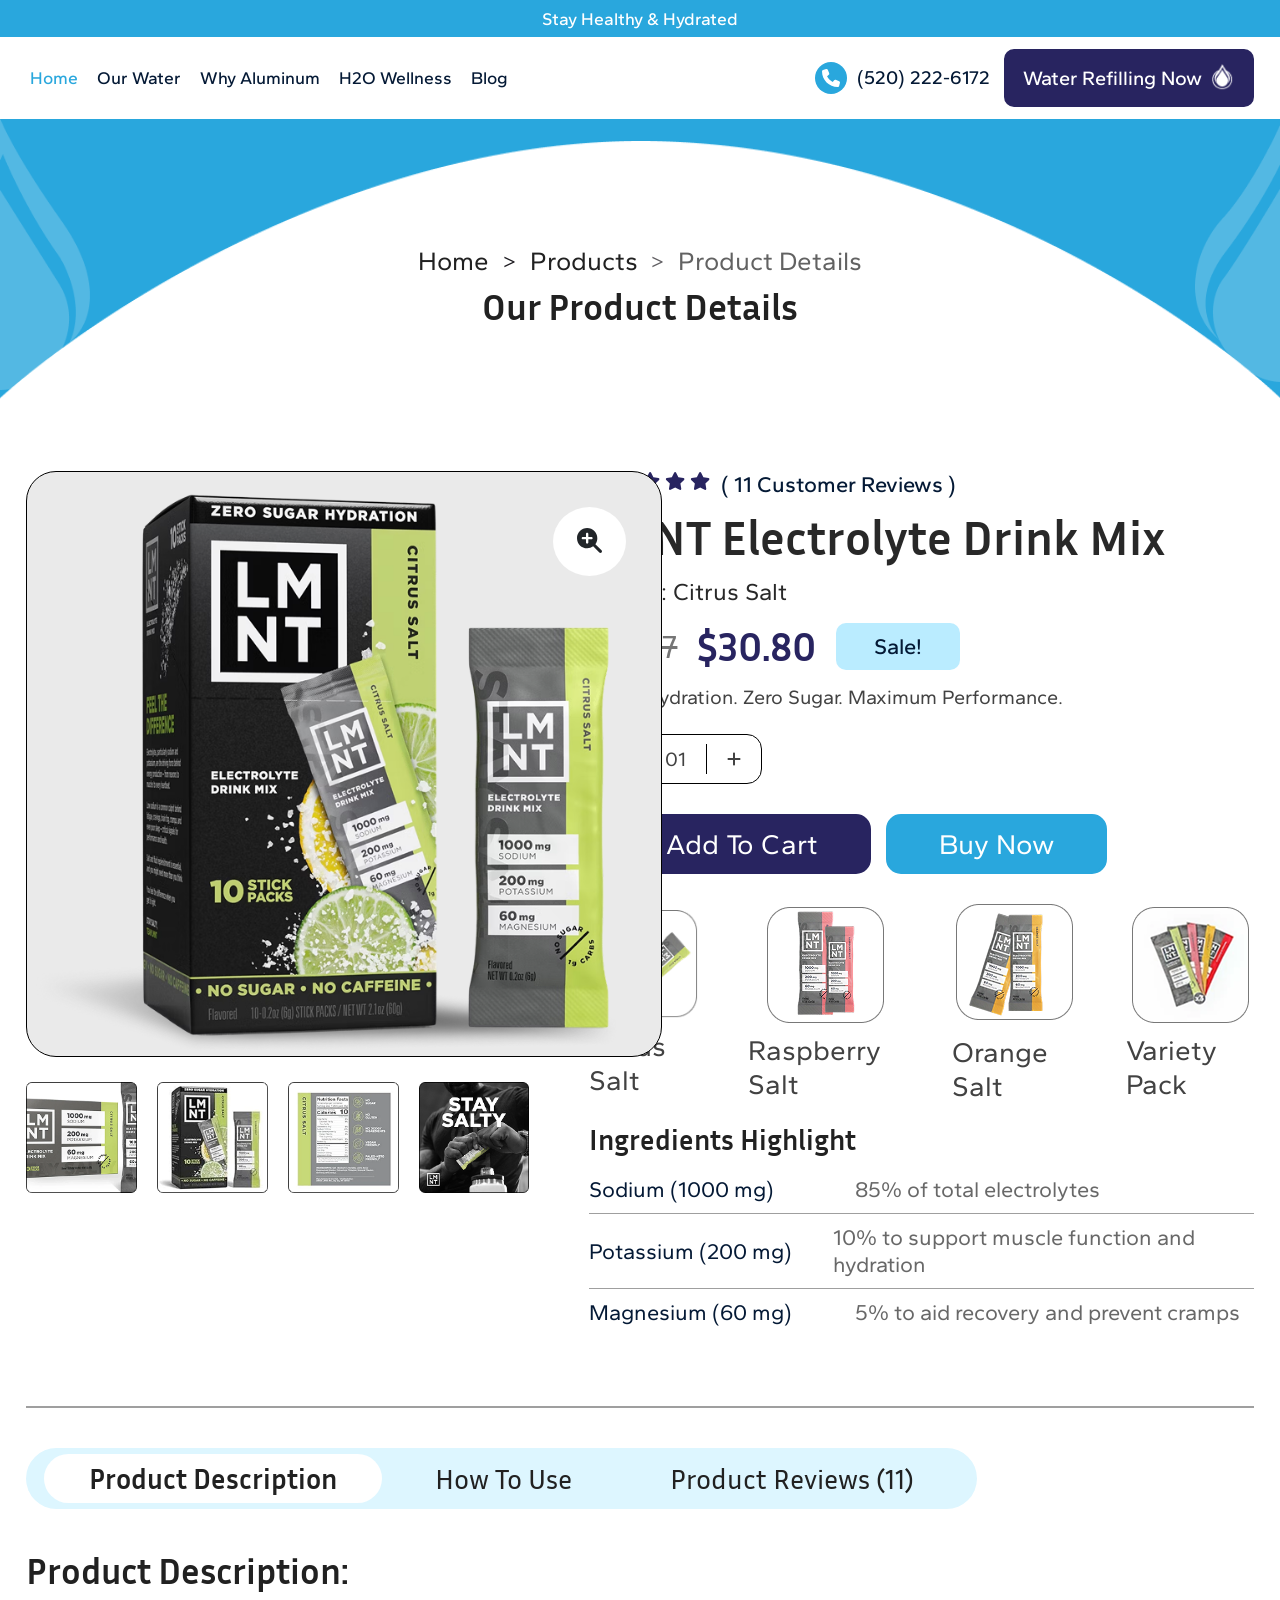
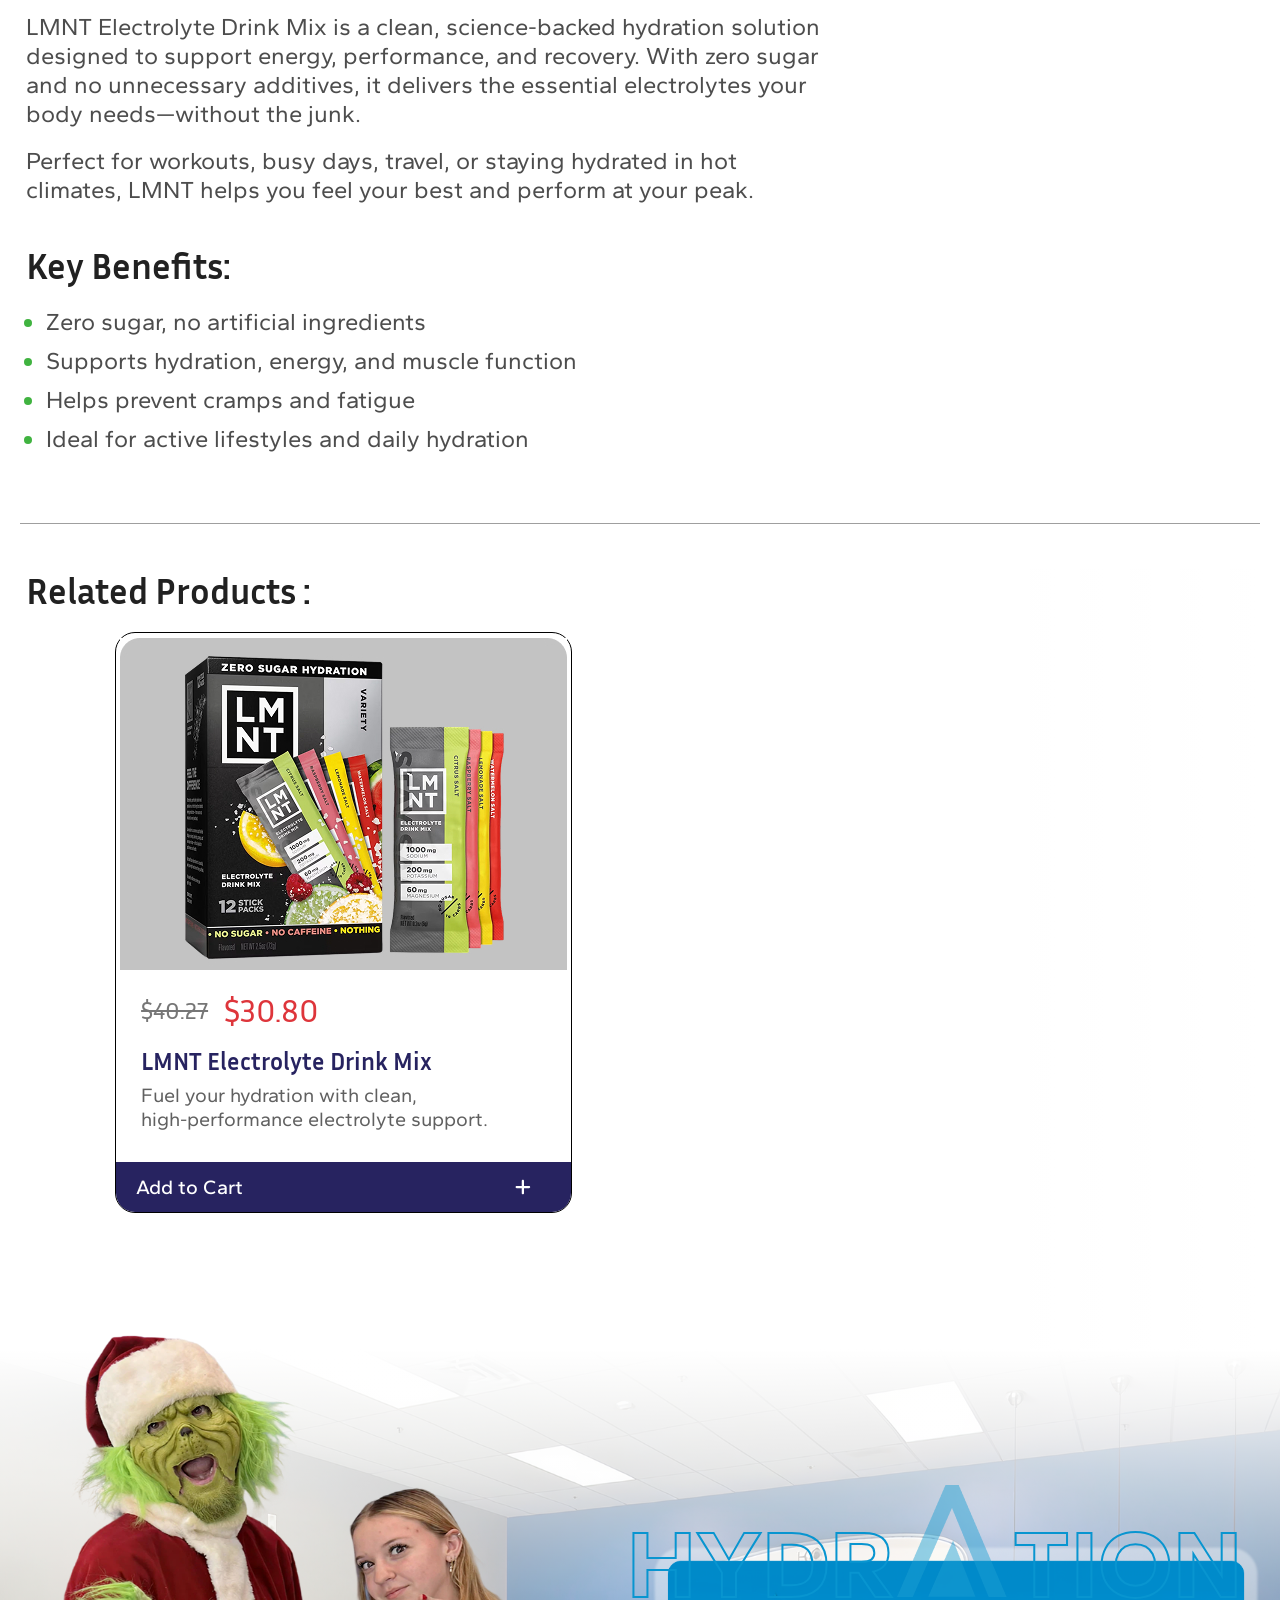
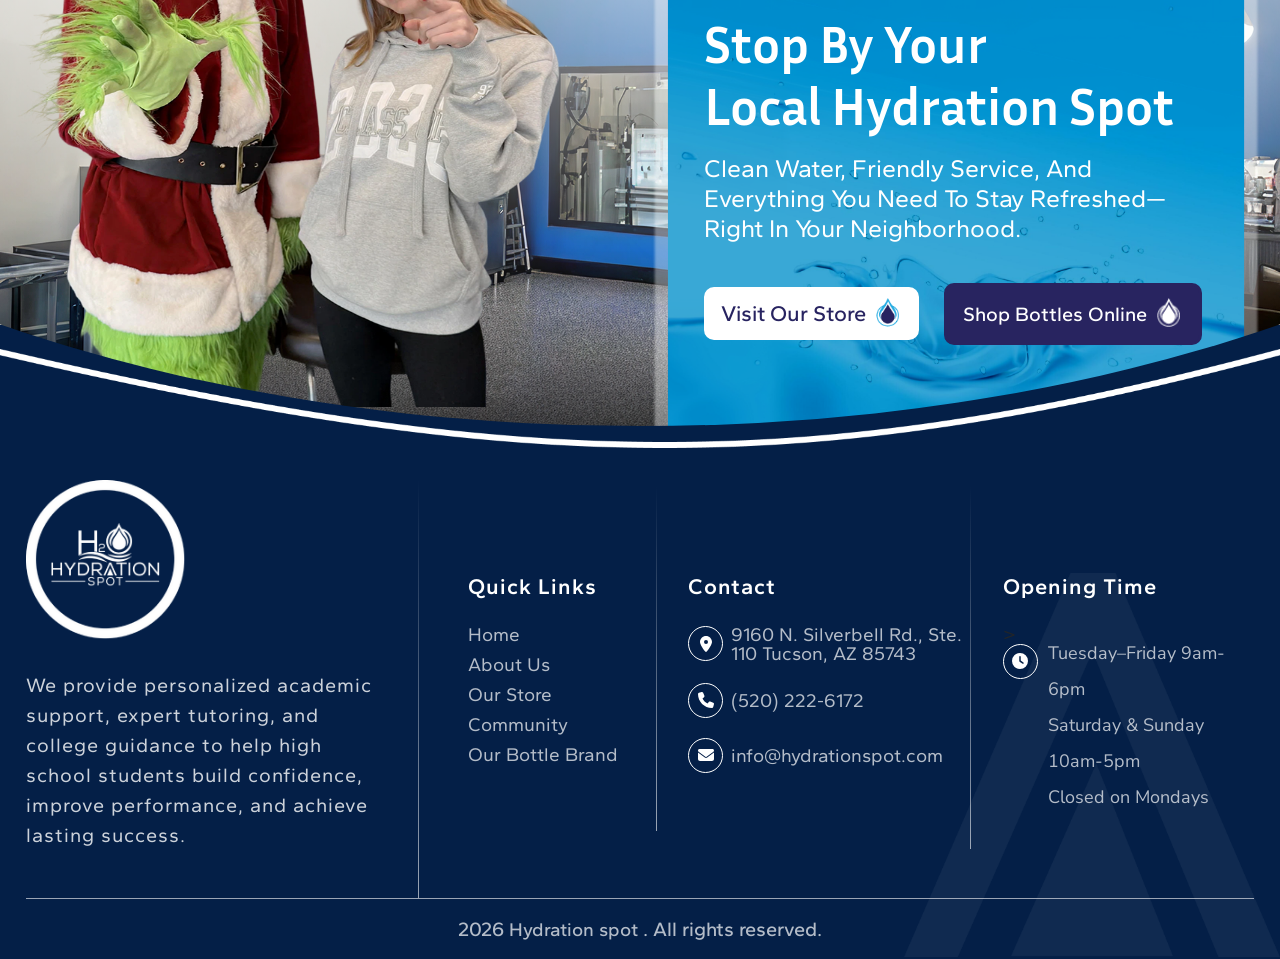
==== commit 4a38ffbf: "edit product details and add avik css and a feature image" ====
--- a/product_details.html
+++ b/product_details.html
@@ -17,6 +17,7 @@
   <link rel="stylesheet" href="css/jquery.fancybox.css" />
   <link rel="stylesheet" href="css/easy-responsive-tabs.css" />
   <link rel="stylesheet" href="css/swiper.css" />
+  <link rel="stylesheet" href="css/avik.css" />
   <link rel="stylesheet" href="css/custom.css" />
   <link rel="stylesheet" href="css/responsive.css" />
 </head>
@@ -126,6 +127,9 @@
         <div class="prdt_dtls_lft">
           <div class="prdt_top_img">
             <img src="images/prdt_top_img.png" alt="product top image">
+            <div class="srch_dv">
+              <span><i class="fa-solid fa-magnifying-glass-plus"></i></span>
+            </div>
           </div>
 
           <div class="prdt_btm_imgs">
@@ -160,11 +164,11 @@
 
             <div class="price_sec">
               <div class="prev_price">
-                <i class="fa-solid fa-dollar-sign"></i>40.27
+                $40.27
               </div>
 
               <div class="crnt_price">
-                <i class="fa-solid fa-dollar-sign"></i>30.80
+                $30.80
               </div>
 
               <div class="sale_sec">Sale!</div>
@@ -173,9 +177,9 @@
             <p>Clean Hydration. Zero Sugar. Maximum Performance.</p>
 
             <div class="cart_qnty">
-              <span><i class="fa-solid fa-minus"></i></span>
+              <a href="javascript:void(0)"><span><i class="fa-solid fa-minus"></i></span></a>
               <p>01</p>
-              <span><i class="fa-solid fa-plus"></i></span>
+              <a href="javascript:void(0)"><span><i class="fa-solid fa-plus"></i></span></a>
             </div>
 
             <div class="prdt_btns">
@@ -183,7 +187,7 @@
                 <a href="javascript:void(0)"><span><i class="fa-solid fa-plus"></i></span>Add To Cart</a>
               </div>
               <div class="btn_2">
-                <a href="javascript:void(0)">Buy Now</a>       
+                <a href="javascript:void(0)">Buy Now</a>
               </div>
             </div>
           </div>
@@ -259,11 +263,242 @@
         </ul>
 
       </div>
-
     </div>
   </section>
 
   <!-- product description section end -->
+
+  <!-- related product section start -->
+
+  <section class="rlt_prdt_sec">
+    <div class="container">
+      <span class="rlt_prdt_hd">
+        Related Products :
+      </span>
+    </div>
+    <div class="swiper productSwiper">
+      <div class="swiper-wrapper">
+        <!-- CARD 1 -->
+        <div class="swiper-slide">
+          <div class="fetr_prdct_crd">
+            <div class="fetr_prdct_otr">
+              <div class="fetr_prdct_img">
+                <img src="./images/feature_prdct_img1.jpg" alt="feature_prdct_img">
+              </div>
+              <div class="fetr_prdct_cntn cmn_hdr">
+                <div class="prdct_price">
+                  <span class="prdct_orgnl_prc">
+                    $40.27
+                  </span>
+                  <span class="prdct_offr_prc">
+                    $30.80
+                  </span>
+                </div>
+                <h4>LMNT Electrolyte Drink Mix</h4>
+                <p>Fuel your hydration with clean, <br> high-performance electrolyte support.</p>
+              </div>
+            </div>
+            <div class="add_crt cmn_hdr">
+              <p>Add to Cart</p>
+              <span class="pls_icn"><i class="fa-solid fa-plus"></i></span>
+            </div>
+          </div>
+        </div>
+
+        <!-- CARD 2 -->
+        <div class="swiper-slide">
+          <div class="fetr_prdct_crd">
+            <div class="fetr_prdct_otr">
+              <div class="fetr_prdct_img">
+                <img src="./images/feature_prdct_img2.jpg" alt="feature_prdct_img">
+              </div>
+              <div class="fetr_prdct_cntn cmn_hdr">
+                <div class="prdct_price">
+                  <span class="prdct_orgnl_prc">
+                    $40.27
+                  </span>
+                  <span class="prdct_offr_prc">
+                    $30.80
+                  </span>
+                </div>
+                <h4>LMNT Electrolyte Drink Mix</h4>
+                <p>Fuel your hydration with clean, <br> high-performance electrolyte support.</p>
+              </div>
+            </div>
+            <div class="add_crt cmn_hdr">
+              <p>Add to Cart</p>
+              <span class="pls_icn"><i class="fa-solid fa-plus"></i></span>
+            </div>
+          </div>
+        </div>
+
+        <!-- CARD 3 -->
+        <div class="swiper-slide">
+          <div class="fetr_prdct_crd">
+            <div class="fetr_prdct_otr">
+              <div class="fetr_prdct_img">
+                <img src="./images/feature_prdct_img1.jpg" alt="feature_prdct_img">
+              </div>
+              <div class="fetr_prdct_cntn cmn_hdr">
+                <div class="prdct_price">
+                  <span class="prdct_orgnl_prc">
+                    $40.27
+                  </span>
+                  <span class="prdct_offr_prc">
+                    $30.80
+                  </span>
+                </div>
+                <h4>LMNT Electrolyte Drink Mix</h4>
+                <p>Fuel your hydration with clean, <br> high-performance electrolyte support.</p>
+              </div>
+            </div>
+            <div class="add_crt cmn_hdr">
+              <p>Add to Cart</p>
+              <span class="pls_icn"><i class="fa-solid fa-plus"></i></span>
+            </div>
+          </div>
+        </div>
+
+        <!-- CARD 4 -->
+        <div class="swiper-slide">
+          <div class="fetr_prdct_crd">
+            <div class="fetr_prdct_otr">
+              <div class="fetr_prdct_img">
+                <img src="./images/feature_prdct_img2.jpg" alt="feature_prdct_img">
+              </div>
+              <div class="fetr_prdct_cntn cmn_hdr">
+                <div class="prdct_price">
+                  <span class="prdct_orgnl_prc">
+                    $40.27
+                  </span>
+                  <span class="prdct_offr_prc">
+                    $30.80
+                  </span>
+                </div>
+                <h4>LMNT Electrolyte Drink Mix</h4>
+                <p>Fuel your hydration with clean, <br> high-performance electrolyte support.</p>
+              </div>
+            </div>
+            <div class="add_crt cmn_hdr">
+              <p>Add to Cart</p>
+              <span class="pls_icn"><i class="fa-solid fa-plus"></i></span>
+            </div>
+          </div>
+        </div>
+
+        <!-- CARD 5 -->
+        <div class="swiper-slide">
+          <div class="fetr_prdct_crd">
+            <div class="fetr_prdct_otr">
+              <div class="fetr_prdct_img">
+                <img src="./images/feature_prdct_img1.jpg" alt="feature_prdct_img">
+              </div>
+              <div class="fetr_prdct_cntn cmn_hdr">
+                <div class="prdct_price">
+                  <span class="prdct_orgnl_prc">
+                    $40.27
+                  </span>
+                  <span class="prdct_offr_prc">
+                    $30.80
+                  </span>
+                </div>
+                <h4>LMNT Electrolyte Drink Mix</h4>
+                <p>Fuel your hydration with clean, <br> high-performance electrolyte support.</p>
+              </div>
+            </div>
+            <div class="add_crt cmn_hdr">
+              <p>Add to Cart</p>
+              <span class="pls_icn"><i class="fa-solid fa-plus"></i></span>
+            </div>
+          </div>
+        </div>
+
+        <!-- CARD 6 -->
+        <div class="swiper-slide">
+          <div class="fetr_prdct_crd">
+            <div class="fetr_prdct_otr">
+              <div class="fetr_prdct_img">
+                <img src="./images/feature_prdct_img2.jpg" alt="feature_prdct_img">
+              </div>
+              <div class="fetr_prdct_cntn cmn_hdr">
+                <div class="prdct_price">
+                  <span class="prdct_orgnl_prc">
+                    $40.27
+                  </span>
+                  <span class="prdct_offr_prc">
+                    $30.80
+                  </span>
+                </div>
+                <h4>LMNT Electrolyte Drink Mix</h4>
+                <p>Fuel your hydration with clean, <br> high-performance electrolyte support.</p>
+              </div>
+            </div>
+            <div class="add_crt cmn_hdr">
+              <p>Add to Cart</p>
+              <span class="pls_icn"><i class="fa-solid fa-plus"></i></span>
+            </div>
+          </div>
+        </div>
+
+        <!-- CARD 7 -->
+        <div class="swiper-slide">
+          <div class="fetr_prdct_crd">
+            <div class="fetr_prdct_otr">
+              <div class="fetr_prdct_img">
+                <img src="./images/feature_prdct_img1.jpg" alt="feature_prdct_img">
+              </div>
+              <div class="fetr_prdct_cntn cmn_hdr">
+                <div class="prdct_price">
+                  <span class="prdct_orgnl_prc">
+                    $40.27
+                  </span>
+                  <span class="prdct_offr_prc">
+                    $30.80
+                  </span>
+                </div>
+                <h4>LMNT Electrolyte Drink Mix</h4>
+                <p>Fuel your hydration with clean, <br> high-performance electrolyte support.</p>
+              </div>
+            </div>
+            <div class="add_crt cmn_hdr">
+              <p>Add to Cart</p>
+              <span class="pls_icn"><i class="fa-solid fa-plus"></i></span>
+            </div>
+          </div>
+        </div>
+
+        <!-- CARD 8 -->
+        <div class="swiper-slide">
+          <div class="fetr_prdct_crd">
+            <div class="fetr_prdct_otr">
+              <div class="fetr_prdct_img">
+                <img src="./images/feature_prdct_img2.jpg" alt="feature_prdct_img">
+              </div>
+              <div class="fetr_prdct_cntn cmn_hdr">
+                <div class="prdct_price">
+                  <span class="prdct_orgnl_prc">
+                    $40.27
+                  </span>
+                  <span class="prdct_offr_prc">
+                    $30.80
+                  </span>
+                </div>
+                <h4>LMNT Electrolyte Drink Mix</h4>
+                <p>Fuel your hydration with clean, <br> high-performance electrolyte support.</p>
+              </div>
+            </div>
+            <div class="add_crt cmn_hdr">
+              <p>Add to Cart</p>
+              <span class="pls_icn"><i class="fa-solid fa-plus"></i></span>
+            </div>
+          </div>
+        </div>
+      </div>
+    </div>
+  </section>
+
+
+  <!-- related product section end -->
 
   <!--Shop section start-->
 
@@ -293,7 +528,7 @@
           </div>
           <div class="btn_2">
             <a href="javascript:void(0)" class="cmn_btn blu_btn">Shop Bottles Online<img src="./images/btn_wht_drp.png"
-                class="drop" alt="btn_wtr_drp" /></a>       
+                class="drop" alt="btn_wtr_drp" /></a>
           </div>
         </div>
       </div>
--- a/css/avik.css
+++ b/css/avik.css
@@ -0,0 +1,135 @@
+/*======== Avik 12.05.26 =======*/
+.rlt_prdt_sec {
+  position: relative;
+  height: 780px;
+}
+
+.rlt_prdt_sec .fetr_prdct_crd {
+  width: 457px;
+}
+
+.productSwiper {
+  position: absolute;
+  width: 91%;
+  right: 0;
+}
+
+.rlt_prdt_hd {
+  display: block;
+  font-size: 36px;
+  font-family: "Inria Sans", sans-serif;
+  font-weight: bold;
+  color: #212121;
+  margin-bottom: 20px;
+}
+
+.rlt_prdt_sec .pls_icn {
+  font-size: 18px;
+  padding-right: 20px;
+}
+
+.breadcrumb-item+.breadcrumb-item::before {
+  content: ">";
+  font-family: "Font Awesome 6 Free";
+  font-size: 22px;
+  font-weight: 700;
+  color: #1d1b20;
+  margin-inline: 10px;
+  padding-top: 4px;
+}
+
+/* change css */
+.prdt_rgt_cntnt .star_row {
+  padding-bottom: 10px !important;
+}
+
+.prdt_dtls_rgt h3 {
+  padding-bottom: 10px !important;
+}
+
+.prdt_rgt_cntnt.cmn_hdr h4 {
+  padding-bottom: 15px !important;
+}
+
+.prdt_rgt_cntnt p {
+  padding-top: 12px !important;
+  padding-bottom: 22px !important;
+}
+
+.cart_qnty {
+  height: 50px !important;
+  margin-bottom: 30px !important;
+}
+
+.cart_qnty p {
+  padding-block: 0 !important;
+  padding-inline: 20px !important;
+}
+
+.prdt_btns .btn_1 span {
+  font-size: 18px;
+}
+
+.prdt_ing_hl .ing_1,
+.prdt_ing_hl .ing_2,
+.prdt_ing_hl .ing_3 {
+  padding-top: 10px !important;
+}
+
+.prdt_inr_sec {
+  padding-bottom: 70px !important;
+}
+
+.prdt_tab_sec {
+  padding: 40px 0 45px !important;
+}
+
+.prdt_btm_imgs {
+  padding-block: 25px !important;
+}
+
+.prdt_ing_hd {
+  padding-bottom: 10px !important;
+}
+
+.price_sec .prev_price {
+  text-decoration: line-through;
+}
+
+.prdt_top_img {
+  position: relative;
+}
+
+.srch_dv {
+  position: absolute;
+  font-size: 25px;
+  top: 35px;
+  right: 35px;
+  padding: 20px 24px;
+  background: #ffffff;
+  border-radius: 50%;
+  display: flex;
+  justify-content: center;
+  align-items: center;
+}
+
+.cart_qnty span {
+  cursor: pointer;
+}
+
+.rlt_prdt_sec::after {
+  content: "";
+  position: absolute;
+  top: 0;
+  right: 0;
+  width: 250px;
+  height: 100%;
+  z-index: 5;
+  pointer-events: none;
+  background: linear-gradient(to left, #ffffff 0%, rgba(255, 255, 255, 0) 100%);
+}
+
+.cart_qnty span {
+  color: #424242;
+  padding: 14px 20px !important;
+}
--- a/css/custom.css
+++ b/css/custom.css
@@ -194,6 +194,13 @@
 }
 
 .cmn_hdr h4 {
+    font-family: "Inria Sans", sans-serif;
+    font-size: 28px;
+    line-height: 1.3;
+    font-weight: 700;
+    padding-bottom: 10px;
+    text-transform: capitalize;
+    color: #272360;
   font-family: "Inria Sans", sans-serif;
   font-size: 28px;
   line-height: 1.3;
@@ -202,6 +209,7 @@
   text-transform: capitalize;
   color: #272360;
 }
+
 .cmn_hdr h6 {
   font-family: "Gantari", sans-serif;
   color: #282460;
@@ -247,6 +255,7 @@
   border: 3px solid #282460;
   padding: 15px;
 }
+
 .cmn_btn:hover {
   border: 3px solid #29a7dd;
 }
@@ -262,6 +271,7 @@
   padding: 10px 30px;
   border-radius: 25px;
 }
+
 .cmn_blu_bg {
   display: flex;
 }
@@ -308,6 +318,7 @@
   -webkit-animation: swing 12s infinite linear;
   animation: swing 12s infinite linear;
 }
+
 @-webkit-keyframes swing {
   0% {
     transform: rotate(3deg);
@@ -438,6 +449,7 @@
   transform: translateX(-50%);
   z-index: 10;
 }
+
 .ph_num {
   font-family: "Gantari", sans-serif;
   font-size: 22px;
@@ -486,9 +498,11 @@
   line-height: 1;
   padding-bottom: 15px;
 }
+
 .ban_content h1 span {
   font-size: 13.5rem;
 }
+
 .ban_content p,
 .offer_contents.cmn_hdr p,
 .featured_content.cmn_hdr p,
@@ -515,6 +529,7 @@
   right: 0;
   top: 0;
 }
+
 .spt_wrpr {
   position: absolute;
   width: 400px;
@@ -568,6 +583,7 @@
 .spt_rnd_img img {
   width: 80px;
 }
+
 .spot_lft_img,
 .spot_rgt_img {
   width: 18.3rem;
@@ -575,10 +591,10 @@
 
 /* ------------------------------ offer --------------------------- */
 .offer {
-  position: relative;
-  background-image: url(../images/offer_bg.png);
-  height: 935px;
-  background-size: 100% 100%;
+    position: relative;
+    background-image: url(../images/offer_bg.png);
+    height: 935px;
+    background-size: 100% 100%;
 }
 .offer_contents {
   display: flex;
@@ -611,6 +627,7 @@
 .offer .cmn_blu_bg {
   padding-bottom: 17px;
 }
+
 .offer_contents.cmn_hdr p {
   text-align: center;
   line-height: 1.3;
@@ -620,6 +637,7 @@
 .offr_crd_img {
   width: 69px;
 }
+
 .offr_img_otr {
   border: 1px solid #272360;
 }
@@ -633,6 +651,7 @@
   align-items: center;
   border-radius: 50%;
 }
+
 .crcl_after::after {
   position: absolute;
   content: "";
@@ -648,6 +667,7 @@
   display: flex;
   justify-content: space-between;
 }
+
 .offr_card {
   width: 19.5%;
   display: flex;
@@ -675,18 +695,22 @@
   justify-content: center;
   padding-bottom: 10px;
 }
+
 .featured_content {
   text-align: center;
   padding-bottom: 48px;
 }
+
 .featured_content.cmn_hdr p {
   color: #161616;
   line-height: 1.2;
   padding-bottom: 23px;
 }
+
 .featured.cmn_pdding {
   padding-top: 0;
 }
+
 .featured {
   margin-top: -43px;
   position: relative;
@@ -723,6 +747,7 @@
   border: 5px solid #272360;
   border-radius: 26px;
 }
+
 .fetr_crd_dtls {
   padding: 30px;
   background: #272360;
@@ -734,12 +759,14 @@
   color: #fff;
   padding-bottom: 5px;
 }
+
 .fetr_crd_dtls.cmn_hdr p,
 .prps_crd p {
   font-size: 20px;
   line-height: 1.3;
   color: rgba(255, 255, 255, 0.7);
 }
+
 /* -------------------- community ---------------- */
 
 .community .container {
@@ -753,10 +780,12 @@
   justify-content: center;
   align-items: center;
 }
+
 .cmnty_dtls .cmn_blu_bg {
   justify-content: center;
   padding-bottom: 10px;
 }
+
 .cmnty_dtls.cmn_hdr h3,
 .cmnty_dtls.cmn_hdr p {
   color: #fff;
@@ -771,6 +800,7 @@
 .community.cmn_pdding {
   margin-bottom: 155px;
 }
+
 /* ------------------------ purpose ---------------- */
 .purpose {
   background: url(../images/purpose_bg.png);
@@ -786,6 +816,7 @@
   left: 50%;
   transform: translateX(-50%);
 }
+
 .prps_lft_dv {
   width: 48%;
 }
@@ -795,6 +826,7 @@
 .prps_crd_icn {
   width: 61px;
 }
+
 .bottle_img {
   width: 375px;
   position: absolute;
@@ -817,6 +849,7 @@
 .prps_rgt_dv {
   position: relative;
 }
+
 .purpose_contents {
   display: flex;
   justify-content: space-between;
@@ -826,6 +859,7 @@
   line-height: 1.3;
   padding-bottom: 34px;
 }
+
 .prps_crd {
   width: 31%;
   display: flex;
@@ -852,273 +886,309 @@
 /* --------Shop section Start---------- */
 
 .hyd_bking {
-  position: relative;
-  height: 966px;
-  background-image: url(/images/shop_sec.png);
-  background-size: 100% 100%;
-  background-position: center;
-  background-repeat: no-repeat;
-  z-index: 10;
-  clip-path: ellipse(94% 95% at 50% 2%);
-  margin-bottom: -169px;
-}
+    position: relative;
+    height: 966px;
+    background-image: url(/images/shop_sec.png);
+    background-size: 100% 100%;
+    background-position: center;
+    background-repeat: no-repeat;
+    z-index: 10;
+    clip-path: ellipse(94% 95% at 50% 2%);
+    margin-bottom: -169px;
+}
+
 .hyd_bking .gradient-overlay {
-  position: absolute;
-  inset: 0;
-  background: linear-gradient(
-    to bottom,
-    rgba(255, 255, 255, 1) 0%,
-    rgba(255, 255, 255, 0) 80%,
-    rgba(0, 0, 0, 0) 70%,
-    rgba(0, 0, 0, 0.75) 100%
-  );
-  pointer-events: none;
-}
+    position: absolute;
+    inset: 0;
+    background: linear-gradient(to bottom,
+            rgba(255, 255, 255, 1) 0%,
+            rgba(255, 255, 255, 0) 80%,
+            rgba(0, 0, 0, 0) 70%,
+            rgba(0, 0, 0, 0.75) 100%);
+    pointer-events: none;
+}
+
 .hyd_lft_img {
-  position: absolute;
-  left: 0;
-  bottom: 40px;
-  z-index: 5;
-}
+    position: absolute;
+    left: 0;
+    bottom: 40px;
+    z-index: 5;
+}
+
 .hyd_img {
-  width: 900px;
-  height: 950px;
-}
+    width: 900px;
+    height: 950px;
+}
+
 .hyd_box {
-  position: relative;
-}
+    position: relative;
+}
+
 .sp_crd {
-  width: 841px;
-  height: 725px;
-  background: url(/images/shop_rgt_img.png);
-  background-size: 100% 100%;
-  background-repeat: no-repeat;
-  background-position: center;
-  position: absolute;
-  right: 0;
-  top: 264px;
-  padding: 100px 80px;
-}
+    width: 841px;
+    height: 725px;
+    background: url(/images/shop_rgt_img.png);
+    background-size: 100% 100%;
+    background-repeat: no-repeat;
+    background-position: center;
+    position: absolute;
+    right: 0;
+    top: 264px;
+    padding: 100px 80px;
+}
+
 .sp_crd span {
-  display: block;
-  font-family: "Inria Sans", sans-serif;
-  font-size: 70px;
-  font-weight: bold;
-  color: #ffffff;
-  text-transform: capitalize;
-  line-height: 1.2;
-  padding-bottom: 15px;
-}
+    display: block;
+    font-family: "Inria Sans", sans-serif;
+    font-size: 70px;
+    font-weight: bold;
+    color: #ffffff;
+    text-transform: capitalize;
+    line-height: 1.2;
+    padding-bottom: 15px;
+}
+
 .sp_crd span:nth-of-type(2) {
-  display: block;
-  font-family: "Gantari", sans-serif;
-  font-size: 32px;
-  font-weight: 400;
-  color: #ffffff;
-  line-height: 1.2;
-  padding-bottom: 40px;
-}
+    display: block;
+    font-family: "Gantari", sans-serif;
+    font-size: 32px;
+    font-weight: 400;
+    color: #ffffff;
+    line-height: 1.2;
+    padding-bottom: 40px;
+}
+
 .sp_btns .cmn_btn {
-  font-size: 24px;
-  padding: 9px 15px;
-}
+    font-size: 24px;
+    padding: 9px 15px;
+}
+
 .sp_btns {
-  display: flex;
-  align-items: baseline;
-  gap: 25px;
-}
+    display: flex;
+    align-items: baseline;
+    gap: 25px;
+}
+
 .sp_crd_top {
-  position: absolute;
-  top: 162px;
-  right: 27px;
-  z-index: 20;
-}
+    position: absolute;
+    top: 162px;
+    right: 27px;
+    z-index: 20;
+}
+
 .sp_crd_top p {
-  font-size: 130px;
-  font-family: "Gantari", sans-serif;
-  font-weight: bold;
-  color: transparent;
-  text-transform: uppercase;
-  -webkit-text-stroke: 2px #0895d0;
-}
+    font-size: 130px;
+    font-family: "Gantari", sans-serif;
+    font-weight: bold;
+    color: transparent;
+    text-transform: uppercase;
+    -webkit-text-stroke: 2px #0895d0;
+}
+
 .sp_crd_top span {
-  display: block;
-  width: 110px;
-}
+    display: block;
+    width: 110px;
+}
+
 .sp_crd_top p {
-  display: flex;
-  align-items: baseline;
-  gap: 5px;
-}
+    display: flex;
+    align-items: baseline;
+    gap: 5px;
+}
+
 /* --------Shop section End---------- */
 
 /* --------Footer Start---------- */
 
 .footer {
-  position: relative;
-  width: 100%;
-  height: auto;
-  /* height: 675px; */
-  background-color: #041f47;
-  z-index: 8;
+    position: relative;
+    width: 100%;
+    height: auto;
+    /* height: 675px; */
+    background-color: #041f47;
+    z-index: 8;
 }
 
 .footer.cmn_pdding {
-  padding-top: 20px;
-  padding-bottom: 0;
-}
+    padding-top: 20px;
+    padding-bottom: 0;
+}
+
 .footer .ftr_ln {
-  padding-bottom: 32px;
-}
+    padding-bottom: 32px;
+}
+
 .footer .ftr_trl {
-  position: absolute;
-  right: 0;
-  bottom: 0;
-  z-index: 10;
-  width: 512px;
-  height: 524px;
-}
+    position: absolute;
+    right: 0;
+    bottom: 0;
+    z-index: 10;
+    width: 512px;
+    height: 524px;
+}
+
 .ftr_rw {
-  position: relative;
-  display: flex;
-  justify-content: space-between;
-  align-items: center;
-  border-bottom: 1px solid rgba(255, 255, 255, 0.6);
-}
+    position: relative;
+    display: flex;
+    justify-content: space-between;
+    align-items: center;
+    border-bottom: 1px solid rgba(255, 255, 255, 0.6);
+}
+
 .ftr_rw .ftr_rgt {
-  width: 64%;
-  display: flex;
-  justify-content: space-between;
-  align-items: baseline;
-}
+    width: 64%;
+    display: flex;
+    justify-content: space-between;
+    align-items: baseline;
+}
+
 .ftr_rw .ftr_dv {
-  width: 32%;
-  border-right: 1px solid transparent;
-  border-image: linear-gradient(
-      to top,
-      rgba(255, 255, 255, 0.6),
-      rgba(255, 255, 255, 0)
-    )
-    1;
-}
+    width: 32%;
+    border-right: 1px solid transparent;
+    border-image: linear-gradient(to top,
+            rgba(255, 255, 255, 0.6),
+            rgba(255, 255, 255, 0)) 1;
+}
+
 .ftr_rgt .ftr_dv:nth-child(3) {
-  border-right: none;
-}
+    border-right: none;
+}
+
 .ftr_dv:nth-child(1) {
-  width: 32%;
-  padding-right: 40px;
-}
+    width: 32%;
+    padding-right: 40px;
+}
+
 .ftr_lg {
-  display: block;
-  width: 178px;
-}
+    display: block;
+    width: 178px;
+}
+
 .ftr_hd h5 {
-  font-family: "Gantari", sans-serif;
-  font-size: 24px;
-  color: #ffffff;
-  font-weight: 600;
-  letter-spacing: 1px;
-  padding-bottom: 25px;
-  padding-top: 30px;
-}
+    font-family: "Gantari", sans-serif;
+    font-size: 24px;
+    color: #ffffff;
+    font-weight: 600;
+    letter-spacing: 1px;
+    padding-bottom: 25px;
+    padding-top: 30px;
+}
+
 .ftr_dv p {
-  font-family: "Gantari", sans-serif;
-  font-size: 20px;
-  color: #ffffff;
-  font-weight: 400;
-  letter-spacing: 1px;
-  padding-bottom: 48px;
-  padding-top: 30px;
-  color: rgba(255, 255, 255, 0.8);
-}
+    font-family: "Gantari", sans-serif;
+    font-size: 20px;
+    color: #ffffff;
+    font-weight: 400;
+    letter-spacing: 1px;
+    padding-bottom: 48px;
+    padding-top: 30px;
+    color: rgba(255, 255, 255, 0.8);
+}
+
 .ftr_rgt .ftr_dv {
-  padding-block: 76px;
-}
+    padding-block: 76px;
+}
+
 .ftr_rgt .ftr_dv:nth-child(1) {
-  width: 24%;
-}
+    width: 24%;
+}
+
 .ftr_rgt .ftr_dv:nth-child(2) {
-  width: 36%;
-}
+    width: 36%;
+}
+
 .ftr_dv li {
-  padding-bottom: 10px;
-}
+    padding-bottom: 10px;
+}
+
 .ftr_dv li a {
-  font-family: "Gantari", sans-serif;
-  font-size: 20px;
-  font-weight: 400;
-  color: rgba(255, 255, 255, 0.7);
-  line-height: 1;
-  padding-bottom: 10px;
-  transition: 0.3 ease-in;
-}
+    font-family: "Gantari", sans-serif;
+    font-size: 20px;
+    font-weight: 400;
+    color: rgba(255, 255, 255, 0.7);
+    line-height: 1;
+    padding-bottom: 10px;
+    transition: 0.3 ease-in;
+}
+
 .ftr_rw .ftr_dv:nth-child(2) li a {
-  display: flex;
-  justify-content: center;
-  align-items: center;
-  gap: 8px;
-}
+    display: flex;
+    justify-content: center;
+    align-items: center;
+    gap: 8px;
+}
+
 .ftr_dv li a:hover {
   color: #39a8d6;
   text-decoration: underline;
 }
+
 .ftr_rw .ftr_dv:nth-child(2) li {
-  display: flex;
-  align-items: baseline;
-  gap: 10px;
-}
+    display: flex;
+    align-items: baseline;
+    gap: 10px;
+}
+
 .ftr_ic {
-  width: 35px;
-  height: 35px;
-  border: 1px solid #ffffff;
-  border-radius: 50%;
-  color: #ffffff;
-  font-size: 16px;
-  display: flex;
-  justify-content: center;
-  align-items: center;
-  cursor: pointer;
-}
+    width: 35px;
+    height: 35px;
+    border: 1px solid #ffffff;
+    border-radius: 50%;
+    color: #ffffff;
+    font-size: 16px;
+    display: flex;
+    justify-content: center;
+    align-items: center;
+    cursor: pointer;
+}
+
 .ftr_ic:hover {
-  color: #39a8d6;
-  background-color: #ffffff;
-}
+    color: #39a8d6;
+    background-color: #ffffff;
+}
+
 .ftr_bttm {
-  padding-block: 10px;
-}
+    padding-block: 10px;
+}
+
 .ftr_bttm a {
-  font-family: "Gantari", sans-serif;
-  font-size: 20px;
-  font-weight: 500;
-  color: rgba(255, 255, 255, 0.7);
-  line-height: 1;
-}
+    font-family: "Gantari", sans-serif;
+    font-size: 20px;
+    font-weight: 500;
+    color: rgba(255, 255, 255, 0.7);
+    line-height: 1;
+}
+
 .ftr_bttm a:hover {
   color: #39a8d6;
   text-decoration: underline;
 }
+
 .ftr_bttm p {
-  font-family: "Gantari", sans-serif;
-  font-size: 20px;
-  font-weight: 500;
-  color: rgba(255, 255, 255, 0.7);
-  line-height: 1;
-  padding-block: 10px;
-  text-align: center;
-}
+    font-family: "Gantari", sans-serif;
+    font-size: 20px;
+    font-weight: 500;
+    color: rgba(255, 255, 255, 0.7);
+    line-height: 1;
+    padding-block: 10px;
+    text-align: center;
+}
+
 .ftr_lst_dv li {
-  display: flex;
-  align-items: start;
-  gap: 10px;
-}
+    display: flex;
+    align-items: start;
+    gap: 10px;
+}
+
 .ftr_lst_dv .op_tm {
-  font-family: "Nunito Sans", sans-serif;
-  font-size: 18px;
-  font-weight: 400;
-  color: rgba(255, 255, 255, 0.7);
-  line-height: 2;
-  padding-block: 10px;
-}
+    font-family: "Nunito Sans", sans-serif;
+    font-size: 18px;
+    font-weight: 400;
+    color: rgba(255, 255, 255, 0.7);
+    line-height: 2;
+    padding-block: 10px;
+}
+
 /* --------Footer End---------- */
 
 /*===================================== Avik 08.05.26 =====================================*/
@@ -1126,159 +1196,187 @@
 /* --------Customer section Start---------- */
 
 .cust_rvew {
-  position: relative;
-  height: 590px;
-}
+    position: relative;
+    height: 590px;
+}
+
 .cust_rvew.cmn_pdding {
-  padding: 30px 0;
-}
+    padding: 30px 0;
+}
+
 .cust_lft_dv {
-  width: 31%;
-}
+    width: 31%;
+}
+
 .cust_lft_dv .cmn_blu_bg {
-  padding-bottom: 10px;
-  text-transform: uppercase;
-}
+    padding-bottom: 10px;
+    text-transform: uppercase;
+}
+
 .cust_cnt p {
-  padding-bottom: 40px;
-}
+    padding-bottom: 40px;
+}
+
 .cust_main {
-  display: flex;
-  justify-content: center;
-  align-items: center;
-  gap: 15px;
-}
+    display: flex;
+    justify-content: center;
+    align-items: center;
+    gap: 15px;
+}
+
 .cust_rgt_dv {
-  width: 64%;
-  position: absolute;
-  top: 0;
-  bottom: 0;
-  right: 0;
-}
+    width: 64%;
+    position: absolute;
+    top: 0;
+    bottom: 0;
+    right: 0;
+}
+
 .cust_rgt_dv::after {
-  content: "";
-  position: absolute;
-  top: 0;
-  right: 0;
-  width: 250px;
-  height: 100%;
-  z-index: 5;
-  pointer-events: none;
-  background: linear-gradient(to left, #ffffff 0%, rgba(255, 255, 255, 0) 100%);
-}
+    content: "";
+    position: absolute;
+    top: 0;
+    right: 0;
+    width: 250px;
+    height: 100%;
+    z-index: 5;
+    pointer-events: none;
+    background: linear-gradient(to left, #ffffff 0%, rgba(255, 255, 255, 0) 100%);
+}
+
 .cust_rvew .swiper-slide {
-  flex-shrink: 1;
-  height: auto;
-}
+    flex-shrink: 1;
+    height: auto;
+}
+
 .reviewSwiper {
-  width: 100%;
-  padding: 30px 20px;
-  overflow: hidden;
-}
+    width: 100%;
+    padding: 30px 20px;
+    overflow: hidden;
+}
+
 .review_card {
-  width: 411px;
-  background: #ffffff;
-  border-radius: 10px;
-  padding: 40px 30px;
-  box-shadow: rgba(100, 100, 111, 0.2) 0px 7px 29px 0px;
-}
+    width: 411px;
+    background: #ffffff;
+    border-radius: 10px;
+    padding: 40px 30px;
+    box-shadow: rgba(100, 100, 111, 0.2) 0px 7px 29px 0px;
+}
+
 .review_top {
-  display: flex;
-  justify-content: space-between;
-  align-items: start;
-}
+    display: flex;
+    justify-content: space-between;
+    align-items: start;
+}
+
 .user_img_lg {
-  width: 94px;
-  height: 94px;
-  border-radius: 50%;
-  object-fit: cover;
-  margin-bottom: 15px;
-}
+    width: 94px;
+    height: 94px;
+    border-radius: 50%;
+    object-fit: cover;
+    margin-bottom: 15px;
+}
+
 .user_info h4 {
-  font-family: "Inria Sans", sans-serif;
-  font-size: 32px;
-  font-weight: bold;
-  color: #222222;
-  padding-bottom: 2px;
-}
+    font-family: "Inria Sans", sans-serif;
+    font-size: 32px;
+    font-weight: bold;
+    color: #222222;
+    padding-bottom: 2px;
+}
+
 .google_post {
-  text-align: center;
-  padding-top: 10px;
-}
+    text-align: center;
+    padding-top: 10px;
+}
+
 .google_lg {
-  display: block;
-  width: 130px;
-}
+    display: block;
+    width: 130px;
+}
+
 .google_post span {
-  display: block;
-  font-family: "Gantari", sans-serif;
-  font-size: 18px;
-  font-weight: 400;
-  color: #6c6c6c;
-}
+    display: block;
+    font-family: "Gantari", sans-serif;
+    font-size: 18px;
+    font-weight: 400;
+    color: #6c6c6c;
+}
+
 .star_row .rating {
-  display: flex;
-  align-items: center;
-  gap: 5px;
-}
+    display: flex;
+    align-items: center;
+    gap: 5px;
+}
+
 .star_row {
-  display: flex;
-  align-items: center;
-  gap: 10px;
-  padding-bottom: 30px;
-}
+    display: flex;
+    align-items: center;
+    gap: 10px;
+    padding-bottom: 30px;
+}
+
 .star_row .star {
-  font-size: 18px;
-  color: #faa404;
-}
+    font-size: 18px;
+    color: #faa404;
+}
+
 .star_row span {
-  font-family: "Gantari", sans-serif;
-  font-size: 18px;
-  font-weight: 400;
-  color: #6c6c6c;
+    font-family: "Gantari", sans-serif;
+    font-size: 18px;
+    font-weight: 400;
+    color: #6c6c6c;
 }
 
 .review_card h5 {
-  font-family: "Inria Sans", sans-serif;
-  font-size: 24px;
-  color: #222222;
-  font-weight: bold;
-  letter-spacing: 1px;
-  padding-bottom: 5px;
-}
+    font-family: "Inria Sans", sans-serif;
+    font-size: 24px;
+    color: #222222;
+    font-weight: bold;
+    letter-spacing: 1px;
+    padding-bottom: 5px;
+}
+
 .review_card p {
-  width: 90%;
-  font-family: "Gantari", sans-serif;
-  font-size: 20px;
-  font-weight: 400;
-  color: #6c6c6c;
-  line-height: 1.5;
-}
+    width: 90%;
+    font-family: "Gantari", sans-serif;
+    font-size: 20px;
+    font-weight: 400;
+    color: #6c6c6c;
+    line-height: 1.5;
+}
+
 /* --------Customer section End---------- */
 
 /* --------About us section start-------- */
 
 .abt_sec {
-  display: flex;
-  justify-content: space-between;
-  align-items: center;
-}
+    display: flex;
+    justify-content: space-between;
+    align-items: center;
+}
+
 .abt_us {
-  width: 100%;
-}
+    width: 100%;
+}
+
 .abt_us_lft {
-  width: 44%;
-}
+    width: 44%;
+}
+
 .abt_us_rgt {
-  width: 52%;
-}
+    width: 52%;
+}
+
 .abt_us_rgt .cmn_blu_bg {
-  padding-bottom: 10px;
-  text-transform: uppercase;
-}
+    padding-bottom: 10px;
+    text-transform: uppercase;
+}
+
 .abt_cntnt p:nth-of-type(2) {
-  padding-bottom: 35px;
-}
+    padding-bottom: 35px;
+}
+
 /* ---------About us section end--------- */
 /* moumi 9.5.26 */
 .ban_img {
@@ -1287,6 +1385,7 @@
 .mobile_ban_img {
   display: none;
 }
+
 /* .offr_swpr .offr_card{
   width: max-content;
 }
@@ -1295,25 +1394,382 @@
 } */
 
 .offr_swpr {
-  display: none;
-  overflow: hidden;
+    display: none;
+    overflow: hidden;
 }
 
 .offr_swpr .swiper {
-  overflow: visible;
+    overflow: visible;
 }
 
 .offr_swpr .swiper-slide {
-  height: auto;
+    height: auto;
 }
 
 .offr_swpr .offr_card {
   width: 100%;
-  gap: 32px;
+  gap: 44px;
   background: white;
   border: 2px solid #272360;
-  height: 350px;
+  height: 300px;
   justify-content: center;
+}
+
+/* ====================== sangita 11.05.26 ============================= */
+/* --------product listing page------------ */
+.prdct_lst_bnr .ban_content h1,
+.prdct_lst_bnr .ban_content p {
+    color: #212121;
+}
+
+.prdct_lst_bnr .ban_content {
+    width: auto;
+}
+
+.prdct_lst_bnr .ban_content h1 {
+    padding-bottom: 18px;
+}
+
+.spot.blue_part {
+    background: url(../images/Subtract.png);
+    background-repeat: no-repeat;
+    background-size: 100% 100%;
+    height: auto;
+    margin-bottom: -162px;
+    margin-top: -260px;
+}
+
+.bnr_btl_prt {
+    width: 800px;
+    position: absolute;
+    right: 0;
+    top: 38px;
+}
+
+/* ----------- categories ---------- */
+.categories {
+    position: relative;
+    z-index: 10;
+}
+
+.ctgry_head ul.breadcrumb {
+    list-style: none;
+    margin-bottom: 12px;
+}
+
+.ctgry_head ul.breadcrumb li {
+    display: inline;
+    font-size: 18px;
+}
+
+.ctgry_head ul.breadcrumb li+li:before {
+    padding: 0 14px;
+    color: black;
+    content: ">";
+    font-size: 22px;
+}
+
+.ctgry_head ul.breadcrumb li a {
+    font-family: "Gantari", sans-serif;
+    font-size: 26px;
+    font-weight: 400;
+    color: #5d5d5d;
+}
+
+.ctgry_head ul.breadcrumb li a.active {
+    color: #212121;
+}
+
+.ctgry_head ul.breadcrumb li a:hover {
+    color: #01447e;
+    text-decoration: underline;
+}
+
+.ctgry_head {
+    display: flex;
+    flex-direction: column;
+    justify-content: center;
+    align-items: center;
+    padding-bottom: 35px;
+}
+
+.prdct_img_otr.crcl_after {
+    width: 225px;
+    height: 225px;
+    background: none;
+    border: 2px solid #29A7DD;
+}
+
+.prdct_crd_img {
+    width: 213px;
+}
+
+.prdct_layout {
+    display: flex;
+    justify-content: space-between;
+}
+
+.prdct_card {
+    width: 22%;
+    display: flex;
+    flex-direction: column;
+    align-items: center;
+    gap: 35px;
+}
+
+.prdct_img_otr.crcl_after::after {
+    background: url(../images/btm_blu_curve.png);
+    bottom: -32px;
+    width: 211px;
+    height: 59px;
+    background-repeat: no-repeat;
+}
+
+.prdct_card.cmn_hdr h4 {
+    margin-top: 22px;
+}
+
+.ftr_prdct_hdr {
+    display: flex;
+    justify-content: space-between;
+    align-items: center;
+    margin-bottom: 25px;
+}
+
+.feature_prdct .dropdown-toggle {
+    background-color: #f4fcff;
+    border: 1px dashed #282461;
+    border-radius: 32px;
+    font-family: "Gantari", sans-serif;
+    font-size: 26px;
+    color: #616161;
+    padding: 10px 15px;
+}
+
+.filter_icn {
+    font-size: 20px;
+    margin-right: 10px;
+}
+
+.bld_span {
+    color: #212121;
+    margin-right: 10px;
+}
+
+.feature_prdct .dropdown-menu.show {
+    width: 100%;
+}
+
+.feature_prdct .dropdown-menu li {
+    text-align: center;
+    border-bottom: 1px dashed #616161;
+    padding-bottom: 10px;
+}
+
+.feature_prdct .dropdown-menu a {
+    font-family: "Gantari", sans-serif;
+    font-size: 20px;
+    color: #616161;
+}
+
+.feature_prdct .dropdown-menu li:nth-last-child(1) {
+    border-bottom: none;
+}
+
+.fetr_prdct_layout {
+    display: flex;
+    flex-wrap: wrap;
+    gap: 76px;
+    padding-bottom: 54px;
+}
+
+.fetr_prdct_img {
+    width: 447px;
+    height: 332px;
+}
+
+.fetr_prdct_img img {
+    height: 100%;
+}
+
+.fetr_prdct_crd {
+    width: 30%;
+    border: 1px solid #000;
+    padding-top: 5px;
+    border-radius: 20px;
+    position: relative;
+    display: flex;
+    flex-direction: column;
+    justify-content: center;
+    align-items: center;
+}
+
+.avlbl_dv p,
+.sold_dv p {
+    font-family: "Gantari", sans-serif;
+    font-size: 20px;
+}
+
+.avlbl_dv {
+    background: #00B700;
+    color: #fff;
+    padding: 8px 18px;
+    border-radius: 8px;
+}
+
+.sold_dv {
+    background: #DADADA;
+    color: #363636;
+    padding: 8px 18px;
+    border-radius: 8px;
+}
+
+.avlbl_dv,
+.sold_dv {
+    position: absolute;
+    top: 30px;
+    right: 26px;
+}
+
+.fetr_prdct_cntn {
+    padding: 21px;
+}
+
+.prdct_price {
+    padding-bottom: 20px;
+    display: flex;
+    gap: 16px;
+    align-items: center;
+}
+
+.prdct_orgnl_prc {
+    font-family: "Inria Sans", sans-serif;
+    font-size: 24px;
+    font-weight: 400;
+    color: #767676;
+    text-decoration: line-through;
+}
+
+.prdct_offr_prc {
+    font-family: "Inria Sans", sans-serif;
+    font-size: 32px;
+    font-weight: 400;
+    color: #DE353B;
+}
+
+.fetr_prdct_cntn.cmn_hdr h4 {
+    padding-bottom: 10px;
+    line-height: 1;
+}
+
+.fetr_prdct_cntn.cmn_hdr p {
+    font-size: 20px;
+    line-height: 1.2;
+    color: #606060;
+}
+
+.add_crt {
+    width: 100%;
+    background: #272360;
+    border-bottom-left-radius: 19px;
+    border-bottom-right-radius: 19px;
+    color: #fff;
+    display: flex;
+    justify-content: space-between;
+    align-items: center;
+    padding: 10px 20px;
+}
+
+.add_crt.cmn_hdr p {
+    color: #fff;
+    padding-bottom: 0;
+    font-weight: 500;
+}
+
+.pls_icn {
+    font-size: 40px;
+}
+
+.fetr_prdct_crd.sold_prdct {
+    filter: grayscale(1);
+}
+
+.fetr_prdct_crd.sold_prdct .fetr_prdct_cntn.cmn_hdr h4 {
+    color: #535353;
+}
+
+.fetr_prdct_crd.sold_prdct .add_crt {
+    background: #7e7e7e;
+}
+
+.feature_prdct.cmn_pdding {
+    padding-bottom: 0;
+}
+
+.prdct_pagination .pagination {
+    display: flex;
+    justify-content: space-between;
+    list-style: none;
+    padding: 0px;
+    border: 1px solid #282460;
+    width: 45%;
+    margin-inline: auto;
+    border-radius: 14px;
+        background: #f4fcff;
+}
+
+.prdct_pagination .pagination li a {
+    display: block;
+    padding: 14px 12px;
+    text-decoration: none;
+    color: #383838;
+    margin: 0 4px;
+    font-family: "Gantari", sans-serif;
+    font-size: 24px;
+    font-weight: 400;
+        text-align: center;
+}
+.prdct_pagination .pagination li:nth-last-child(2){
+    border-right: none;
+}
+.prdct_pagination .pagination li {
+       width: 12%;
+}
+.prdct_pagination .pagination .num{
+    border-right: 1px solid #282460;
+}
+.prdct_pagination .pagination li.prv_pg,
+.prdct_pagination .pagination li.nxt_pg{
+  width: auto;
+}  
+.prdct_pagination .pagination li.nxt_pg{
+    background: #272360;
+    border-bottom-right-radius: 12px;
+    border-top-right-radius: 12px;
+}
+.prdct_pagination .pagination li.nxt_pg a{
+    color: #fff;
+}
+.prdct_pagination .pagination li.active {
+    background: #29A7DD;
+        border-right: none;
+}
+.prdct_pagination .pagination li.active a{
+    color: #fff;
+}
+
+.cmnty_btns{
+        display: flex;
+    justify-content: center;
+    gap: 20px;
+}
+.prdct_cmnty .cmnty_dtls.cmn_hdr p {
+    padding-bottom: 35px;
+}
+.prdct_cmnty .cmn_btn.blu_btn  {
+    background: #163957;
+    color: #fff;
+    border: 2px solid #fff;
 }
 
 /* Avik 11.05.26 */
@@ -1643,3 +2099,13 @@
 .benefits_list li::marker {
   color: #40b340;
 }
+.purpose::before{
+  content:"";
+  position: absolute;
+  top: 0;
+  left: 0;
+  z-index: 100;
+  background: url("../images/porpose_top_desk.png");
+  display: none;
+}
+/* Avik */
--- a/css/responsive.css
+++ b/css/responsive.css
@@ -742,6 +742,7 @@
 @media (max-width: 1199px) {
   .container {
     max-width: 100%;
+    padding-inline: 20px;
   }
 
   html {
@@ -773,26 +774,26 @@
   }
 
   .cmn_hdr h4 {
-    font-size: 24px;
-  }
+    font-size: 20px;
+}
 
   .cmn_hdr h6 {
     font-size: 18.5px;
   }
 
   .cmn_hdr p {
-    font-size: 20px;
-  }
+    font-size: 18px;
+}
 
   .cmn_btn {
-    font-size: 20px;
-    padding: 12px 16px;
-  }
+    font-size: 18px;
+    padding: 9px 14px;
+}
 
   .cmn_btn.blu_btn {
-    font-size: 20px;
-    padding: 12px 14px;
-  }
+    font-size: 18px;
+    padding: 9px 14px;
+}
 
   body {
     font-size: 16px;
@@ -828,19 +829,22 @@
     font-size: 8.6rem;
   }
 
-  .ban_content p,
-  .offer_contents.cmn_hdr p,
-  .featured_content.cmn_hdr p,
-  .cmnty_dtls.cmn_hdr p {
-    font-size: 19px;
-    padding-bottom: 22px;
-  }
-
+  .ban_content p, .offer_contents.cmn_hdr p, .featured_content.cmn_hdr p, .cmnty_dtls.cmn_hdr p {
+    font-size: 18px;
+    /* padding-bottom: 22px; */
+}
+.ph_icn_otr {
+  width: 30px;
+  height: 30px;
+}
   .spot {
-    height: 400px;
-    margin-top: -162px;
-    margin-bottom: -160px;
-  }
+    height: 390px;
+    margin-top: -185px;
+    margin-bottom: -185px;
+}
+.ph_icn {
+  font-size: 15px;
+}
 
   .spt_wrpr {
     width: 280px;
@@ -854,9 +858,9 @@
   }
 
   .curve_txt text {
-    font-size: 18px;
+    font-size: 25px;
     letter-spacing: 2px;
-  }
+}
 
   .spt_rnd_otr {
     width: 138px;
@@ -873,8 +877,8 @@
   }
 
   .offer {
-    height: 600px;
-  }
+    height: 700px;
+}
 
   .offr_card {
     gap: 36px;
@@ -889,11 +893,10 @@
   .fetr_crd_img {
     height: 260px;
   }
-
   .fetr_crd_dtls {
-    min-height: 172px;
+    min-height: 155px;
     padding: 20px 16px;
-  }
+}
 
   .fetr_crd_dtls.cmn_hdr p,
   .prps_crd p {
@@ -910,21 +913,21 @@
 
   .community.cmn_pdding {
     margin-bottom: 96px;
-  }
-
-  .purpose {
-    height: 800px;
-  }
-
+    width: 95%;
+    margin-inline: auto;
+}
+.purpose {
+  height: 920px;
+}
   .purpose_contents {
     padding-top: 384px;
     gap: 28px;
   }
 
   .wtr_brl_img {
-    width: 560px;
-    top: -120px;
-  }
+    width: 603px;
+    top: -97px;
+}
 
   .purpose_rgt_img {
     width: 100%;
@@ -956,11 +959,11 @@
   }
 
   .sp_crd {
-    width: 520px;
+    width: 570px;
     height: 452px;
     top: 168px;
     padding: 52px 40px;
-  }
+}
 
   .sp_crd span {
     font-size: 46px;
@@ -973,9 +976,9 @@
   }
 
   .sp_crd_top {
-    top: 118px;
-    right: 12px;
-  }
+    top: 103px;
+    right: 24px;
+}
 
   .sp_crd_top p {
     font-size: 86px;
@@ -1006,29 +1009,30 @@
   }
 
   .ftr_dv p {
-    font-size: 18px;
+    font-size: 16px;
     padding-bottom: 36px;
     padding-top: 22px;
-  }
+}
+.offr_lng_line {
+  height: 71px;
+}
 
   .ftr_dv li a,
   .ftr_bttm a,
   .ftr_bttm p {
-    font-size: 18px;
+    font-size: 16px;
   }
 
   .ftr_rgt .ftr_dv {
     padding-block: 48px;
   }
-
   .ftr_lg {
-    width: 158px;
-  }
-
+    width: 130px;
+}
   .google_post span,
   .star_row .star,
   .star_row span {
-    font-size: 16px;
+    font-size: 15px;
   }
 
   .ftr_lst_dv .op_tm {
@@ -1036,8 +1040,8 @@
   }
 
   .cust_rvew {
-    height: 400px;
-  }
+    height: 500px;
+}
 
   .cust_rvew.cmn_pdding {
     padding: 24px 0;
@@ -1048,10 +1052,12 @@
   }
 
   .review_card {
-    width: 300px;
+    width: 330px;
     padding: 28px 20px;
-  }
-
+}
+.cust_rgt_dv {
+  width: 65%;
+}
   .user_img_lg {
     width: 82px;
     height: 82px;
@@ -1062,8 +1068,8 @@
   }
 
   .google_lg {
-    width: 118px;
-  }
+    width: 110px;
+}
 
   .review_card h5 {
     font-size: 19px;
@@ -1071,9 +1077,44 @@
 
   .review_card p {
     font-size: 17.5px;
-  }
-}
-
+    min-height: 150px;
+  }
+  .spot_lft_img, .spot_rgt_img {
+    width: 16.3rem;
+}
+.cmn_blu_bg {
+  margin-bottom: 7px;
+}
+
+}
+/*** ==================<<<<<>>>>>================== ***/
+@media (max-width: 1080px) {
+  .ftr_rw .ftr_rgt {
+    width: 69%;
+  }
+  .ftr_rw .ftr_dv{
+    border-right: 0;
+  }
+  .ftr_rgt .ftr_dv:nth-child(1) {
+    width: 23%;
+}
+.ftr_lg {
+  width: 110px;
+}
+.ftr_dv:nth-child(1) {
+  width: 30%;
+}
+.ftr_ic {
+  width: 25px;
+  height: 25px;
+  font-size: 13px;
+}
+.footer .ftr_trl {
+  width: 300px;
+  height: 307px;
+}
+}
+/*** ==================<<<<<>>>>>================== ***/
 /*** ==================<<<<<>>>>>================== ***/
 
 @media (max-width: 1024px) {
@@ -1094,23 +1135,38 @@
   }
 
   .cmn_hdr h4 {
-    font-size: 23px;
-  }
-
-  .cmn_hdr h6 {
-    font-size: 18px;
-  }
-
-  .cmn_hdr p {
     font-size: 19px;
-  }
-
-  .cmn_btn,
-  .cmn_btn.blu_btn {
-    font-size: 19px;
-    padding: 11px 14px;
-  }
-
+}
+
+.cmn_blu_bg h6 {
+  padding: 8px 20px;
+  font-size: 16px;
+}
+.cmn_hdr p {
+  font-size: 17px;
+}
+
+  .cmn_btn, .cmn_btn.blu_btn {
+    font-size: 17px;
+    padding: 8px 10px;
+}
+.wht_drop {
+  width: 20px;
+}
+.ph_icn_otr {
+  width: 23px;
+  height: 23px;
+}
+.ph_icn {
+  font-size: 12px;
+}
+.spt_rnd_otr {
+  width: 125px;
+  height: 124px;
+}
+.offr_lng_line {
+  height: 73px;
+}
   .nav-link {
     font-size: 16.5px;
   }
@@ -1124,8 +1180,8 @@
   }
 
   .ph_num {
-    font-size: 18px;
-  }
+    font-size: 16px;
+}
 
   header .navbar-nav {
     gap: 1rem;
@@ -1143,19 +1199,19 @@
     font-size: 7.8rem;
   }
 
-  .ban_content p,
-  .offer_contents.cmn_hdr p,
-  .featured_content.cmn_hdr p,
-  .cmnty_dtls.cmn_hdr p {
-    font-size: 18px;
-  }
+  .ban_content p, .offer_contents.cmn_hdr p, .featured_content.cmn_hdr p, .cmnty_dtls.cmn_hdr p {
+    font-size: 17px;
+}
+.crcl_after {
+  width: 94px;
+  height: 94px;
+}
 
   .spot {
-    height: 368px;
+    height: 348px;
     margin-top: -148px;
-    margin-bottom: -146px;
-  }
-
+    margin-bottom: -170px;
+}
   .spt_wrpr {
     width: 260px;
     top: 100px;
@@ -1168,21 +1224,21 @@
   }
 
   .offer {
-    height: 548px;
-  }
+    height: 695px;
+}
 
   .offr_card {
     gap: 28px;
   }
 
   .fetr_crd_img {
-    height: 240px;
-  }
-
-  .fetr_crd_dtls {
-    min-height: 164px;
-    padding: 18px 14px;
-  }
+    height: 200px;
+}
+
+.fetr_crd_dtls {
+  min-height: 167px;
+  padding: 18px 14px;
+}
 
   .community .container {
     height: 296px;
@@ -1193,23 +1249,28 @@
   }
 
   .purpose {
-    height: 720px;
-  }
-
-  .purpose_contents {
-    padding-top: 340px;
-  }
+    height: 880px;
+}
+.prps_lft_dv {
+  width: 54%;
+}
+
+
+.purpose_contents {
+  flex-wrap: wrap;
+  padding-top: 382px;
+}
 
   .wtr_brl_img {
     width: 500px;
-  }
-
-  .purpose_rgt_img {
-    max-width: 420px;
-  }
+    top: -44px;
+}
+.purpose_rgt_img {
+  max-width: 420px;
+}
 
   .bottle_img {
-    width: 220px;
+    width: 197px;
   }
 
   .hyd_bking {
@@ -1223,12 +1284,15 @@
   }
 
   .sp_crd {
-    width: 448px;
+    width: 530px;
     height: 390px;
-    top: 148px;
+    top: 163px;
     padding: 44px 32px;
-  }
-
+}
+
+.ftr_dv p {
+  font-size: 16px;
+}
   .sp_crd span {
     font-size: 42px;
   }
@@ -1259,13 +1323,13 @@
   }
 
   .cust_rvew {
-    height: 368px;
-  }
+    height: 440px;
+}
 
   .review_card {
-    width: 280px;
+    width: 318px;
     padding: 26px 18px;
-  }
+}
 
   .user_info h4 {
     font-size: 22px;
@@ -1273,6 +1337,7 @@
 
   .review_card p {
     font-size: 17px;
+    min-height: 138px;
   }
 }
 
@@ -1296,26 +1361,22 @@
   }
 
   .cmn_hdr h4 {
-    font-size: 22px;
-  }
+    font-size: 18px;
+}
 
   .cmn_hdr h6 {
-    font-size: 17.5px;
+    font-size: 16.5px;
   }
 
   .cmn_hdr p {
     font-size: 18px;
   }
 
-  .cmn_btn {
-    font-size: 18px;
-    padding: 11px 14px;
-  }
-
-  .cmn_btn.blu_btn {
-    font-size: 18px;
-    padding: 11px 12px;
-  }
+
+  .cmn_btn.blu_btn ,.cmn_btn {
+    font-size: 16px;
+    padding: 8px 12px;
+}
 
   body {
     font-size: 15px;
@@ -1358,15 +1419,15 @@
   }
 
   .spot {
-    height: 340px;
-    margin-top: -136px;
-    margin-bottom: -134px;
-  }
-
-  .spt_wrpr {
-    width: 240px;
-    top: 92px;
-  }
+    height: 308px;
+    margin-top: -127px;
+    margin-bottom: -174px;
+}
+
+.spt_wrpr {
+  width: 258px;
+  top: 56px;
+}
 
   .curve_txt {
     width: 240px;
@@ -1375,14 +1436,13 @@
   }
 
   .curve_txt text {
-    font-size: 16px;
-  }
+    font-size: 25px;
+}
 
   .spt_rnd_otr {
-    width: 128px;
-    height: 128px;
-  }
-
+    width: 115px;
+    height: 115px;
+}
   .spt_rnd_img {
     width: 98px;
     height: 98px;
@@ -1393,17 +1453,16 @@
   }
 
   .offer {
-    height: 508px;
-  }
-
+    height: 725px;
+}
   .offr_card {
     gap: 24px;
     padding: 14px 5px;
   }
 
   .offr_crd_dtls.cmn_hdr p {
-    font-size: 18px;
-  }
+    font-size: 16px;
+}
 
   .fetr_crd_img {
     height: 220px;
@@ -1427,13 +1486,6 @@
     margin-bottom: 80px;
   }
 
-  .purpose {
-    height: 660px;
-  }
-
-  .purpose_contents {
-    padding-top: 300px;
-  }
 
   .wtr_brl_img {
     width: 440px;
@@ -1441,14 +1493,14 @@
   }
 
   .purpose_rgt_img {
-    max-width: 380px;
-  }
-
-  .bottle_img {
-    width: 200px;
-    left: -100px;
-  }
-
+    max-width: 420px;
+    margin: auto;
+}
+
+.bottle_img {
+  width: 210px;
+  left: 165px;
+}
   .hyd_bking {
     height: 520px;
     margin-bottom: -88px;
@@ -1460,11 +1512,11 @@
   }
 
   .sp_crd {
-    width: 400px;
-    height: 348px;
-    top: 128px;
+    width: 524px;
+    height: 368px;
+    top: 146px;
     padding: 36px 26px;
-  }
+}
 
   .sp_crd span {
     font-size: 38px;
@@ -1473,12 +1525,16 @@
   .sp_crd span:nth-of-type(2) {
     font-size: 18px;
   }
-
   .sp_crd_top {
     top: 88px;
-    right: 8px;
-  }
-
+    right: 55px;
+}
+.sp_crd_top span {
+  width: 50px;
+}
+.ftr_lg {
+  width: 95px;
+}
   .sp_crd_top p {
     font-size: 68px;
   }
@@ -1500,26 +1556,34 @@
   .ftr_hd h5 {
     font-size: 19px;
   }
-
-  .ftr_dv p,
-  .ftr_dv li a,
-  .ftr_bttm a,
-  .ftr_bttm p {
-    font-size: 17px;
-  }
+  .ftr_dv p, .ftr_dv li a, .ftr_bttm a, .ftr_bttm p {
+    font-size: 15px;
+}
+.ftr_dv:nth-child(1) {
+  width: 27%;
+}
+.ftr_rw .ftr_rgt {
+  width: 73%;
+}
+.cmn_blu_bg {
+  justify-content: center;
+}
 
   .cust_rvew {
-    height: 340px;
-  }
+    height: 420px;
+}
 
   .cust_main {
     gap: 12px;
   }
 
   .review_card {
-    width: 260px;
+    width: 306px;
     padding: 24px 16px;
-  }
+}
+.google_lg {
+  width: 90px;
+}
 
   .user_info h4 {
     font-size: 21px;
@@ -1532,11 +1596,6 @@
   .review_card p {
     font-size: 16px;
   }
-}
-
-/*** ==================<<<<<>>>>>================== ***/
-
-@media (max-width: 768px) {
   .offr_swpr{
     display: block;
     width: 100%;
@@ -1544,6 +1603,124 @@
   .offr_crd_layout{
     display: none;
   }
+  .spot_lft_img, .spot_rgt_img {
+    width: 14.3rem;
+}
+.purpose::before {
+  display: block;
+  height: 290px;
+  width: 991px;
+  background-size: 100% 100%;
+  background-position: top;
+  z-index: -1;
+}
+.purpose {
+  height: unset;
+  background: none;
+}
+
+.purpose .container{
+  padding: 0;
+}
+.purpose_contents {
+  padding-top: 285px;
+  flex-direction: column;
+  gap: 0;
+}
+.prps_lft_dv, .prps_rgt_dv {
+  width: 100%;
+  background-color: #e1eef7;
+  text-align: center;
+}
+.left_mn{
+  padding: 20px;
+}
+.prps_rgt_dv {
+  padding-bottom: 45px;
+}
+.abt_sec {
+  flex-direction: column;
+  gap: 30px;
+}
+.abt_us_lft {
+  width: 50%;
+}
+.abt_us_rgt {
+  width: 90%;
+  text-align: center;
+}
+.abt_us_rgt .cmn_blu_bg {
+  justify-content: center;
+}
+}
+/* ================================== */
+@media (max-width: 840px) {
+header .navbar {
+  position: relative;
+}
+
+header .navbar-toggler {
+  position: absolute;
+  top: 50%;
+  transform: translateY(-50%);
+  left: 15px;
+  right: auto;
+  border: none;
+  padding: 6px 10px;
+  display: inline-flex;
+  align-items: center;
+  gap: 10px;
+  z-index: 50;
+}
+
+header .navbar-toggler:focus {
+  box-shadow: none;
+  outline: none;
+  border: none;
+}
+
+.MenuBar {
+  font-size: 20px;
+  display: inline-block;
+  fill: #282460;
+}
+
+header .navbar-toggler .menu_text {
+  display: inline-block;
+  font-size: 18px;
+  font-weight: 600;
+  line-height: 1;
+  color: #041935;
+}
+
+/* Center logo (existing absolute) and reduce size for mobile */
+header .logo_otr {
+  width: 85px;
+  height: 85px;
+}
+header .logo_area {
+  width: 75px;
+}
+.review_card {
+  width: 265px;
+  padding: 24px 16px;
+}
+
+
+.cntc_num {
+  gap: 4px;
+}
+.nav_buttn .cmn_btn.blu_btn{
+  display: none;
+}
+.cust_rvew {
+  height: 450px;
+}
+}
+/*** ==================<<<<<>>>>>================== ***/
+
+@media (max-width: 768px) {
+ 
 
   .cmn_hdr h3 {
     font-size: 38px;
@@ -1664,8 +1841,8 @@
   .MenuBar {
     font-size: 20px;
     display: inline-block;
-    fill: #fff;
-  }
+    fill: #282460;
+}
 
   header .navbar-toggler .menu_text {
     display: inline-block;
@@ -1699,9 +1876,7 @@
     display: none;
   }
 
-  header .nav_cntct .ph_icn_otr {
-    display: none;
-  }
+ 
 
   header .nav_cntct .ph_num {
     font-size: 18px;
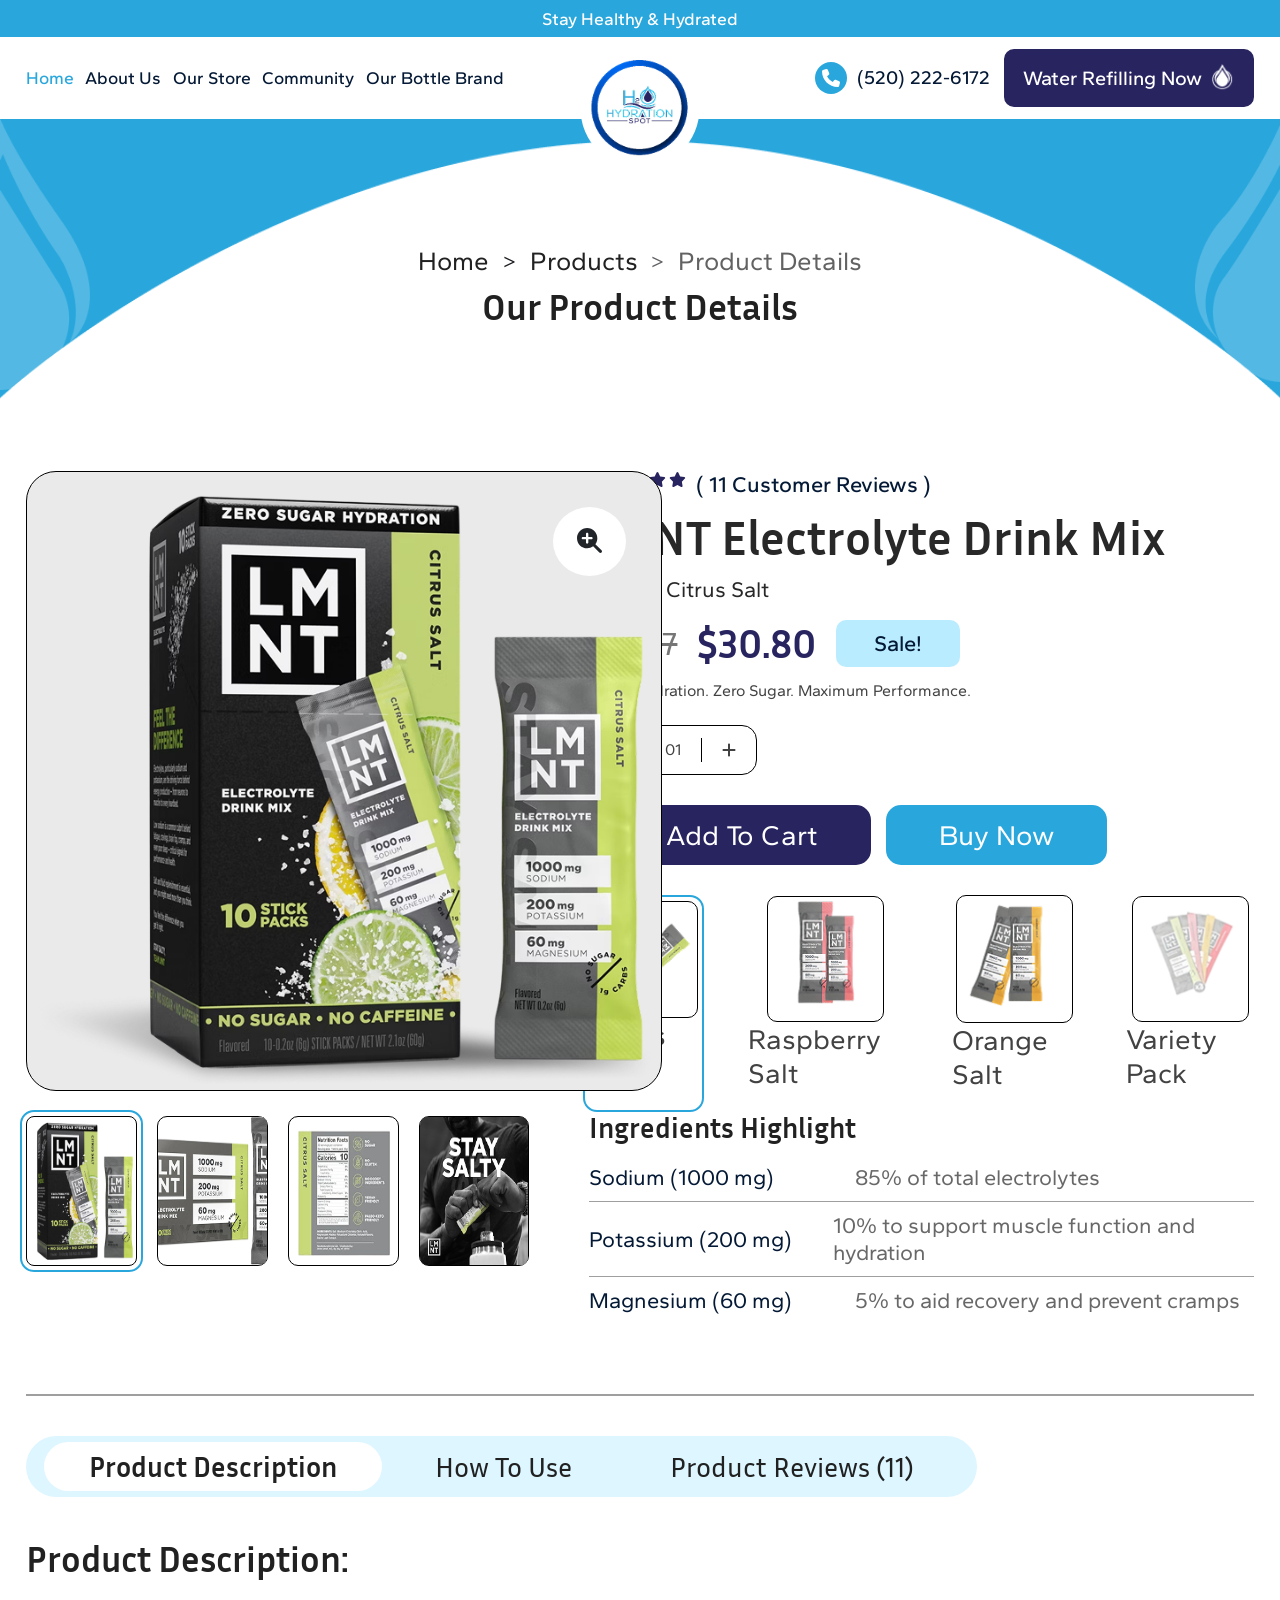
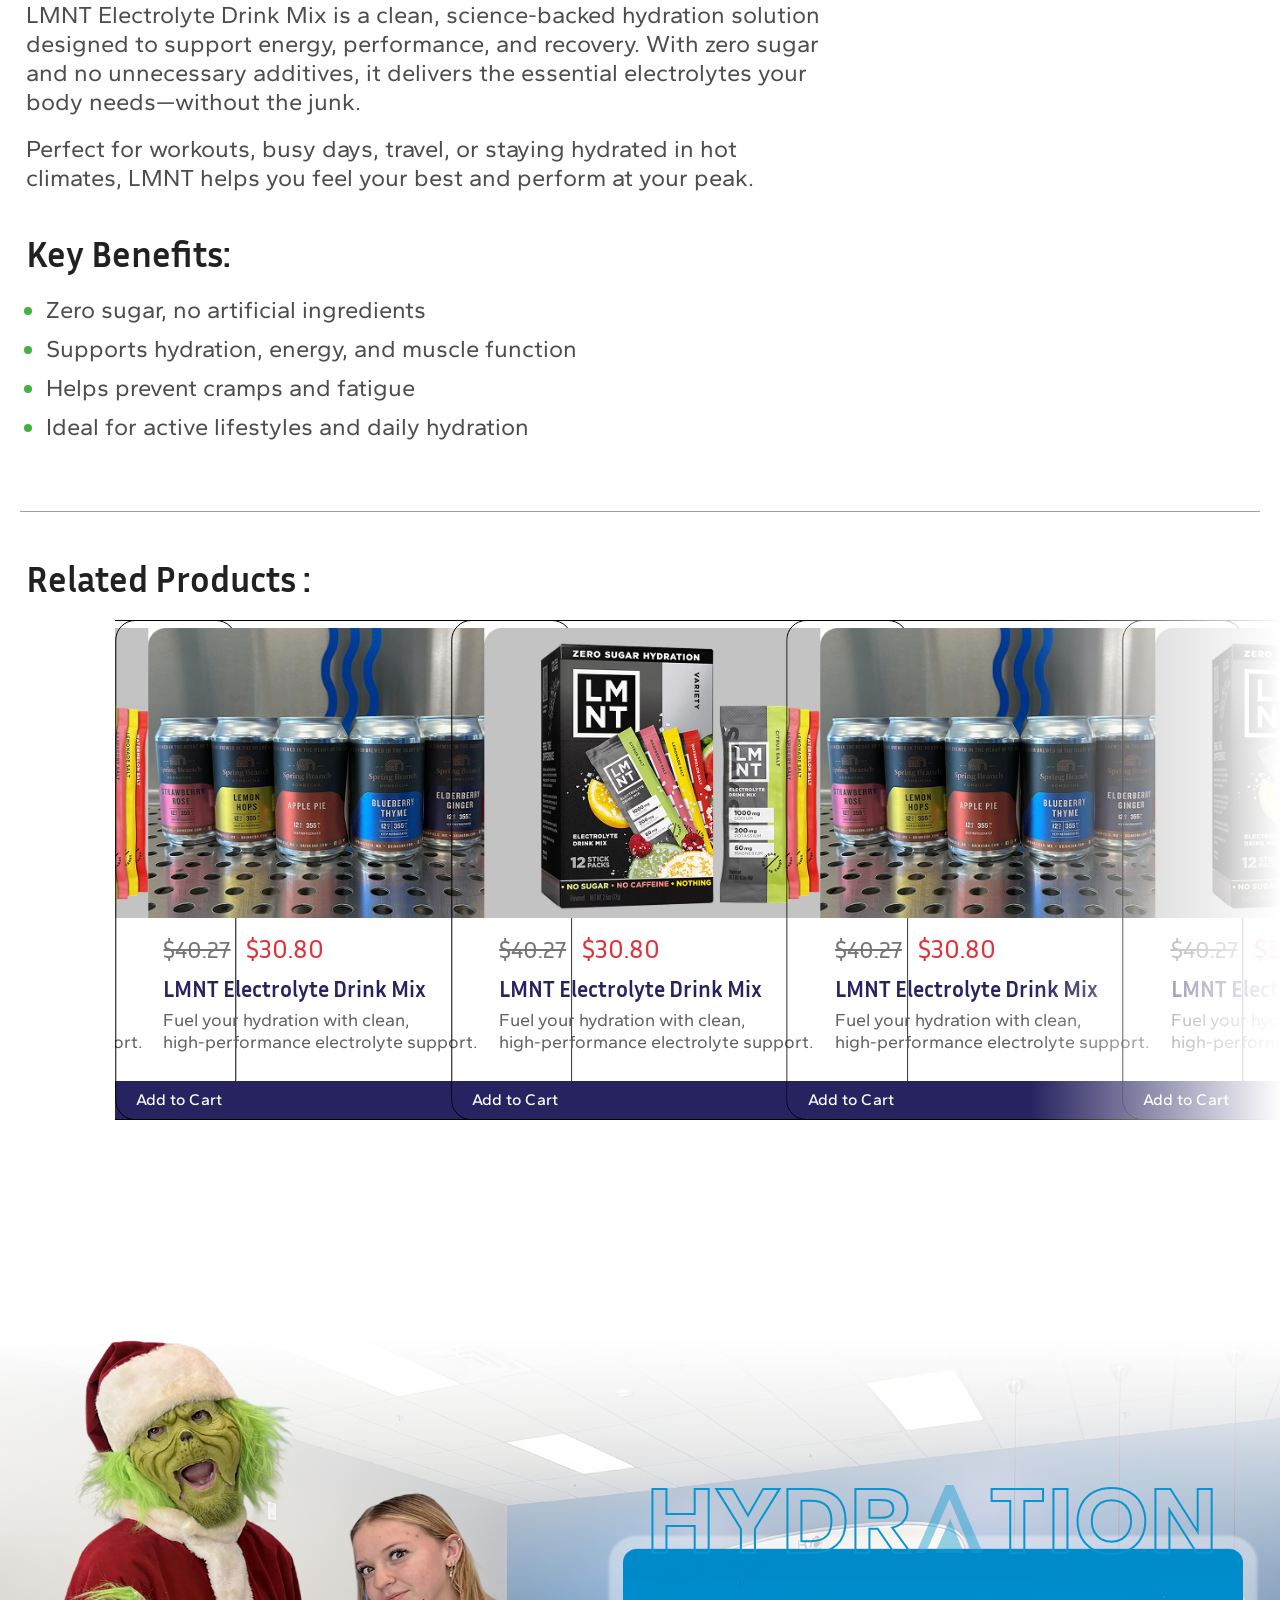
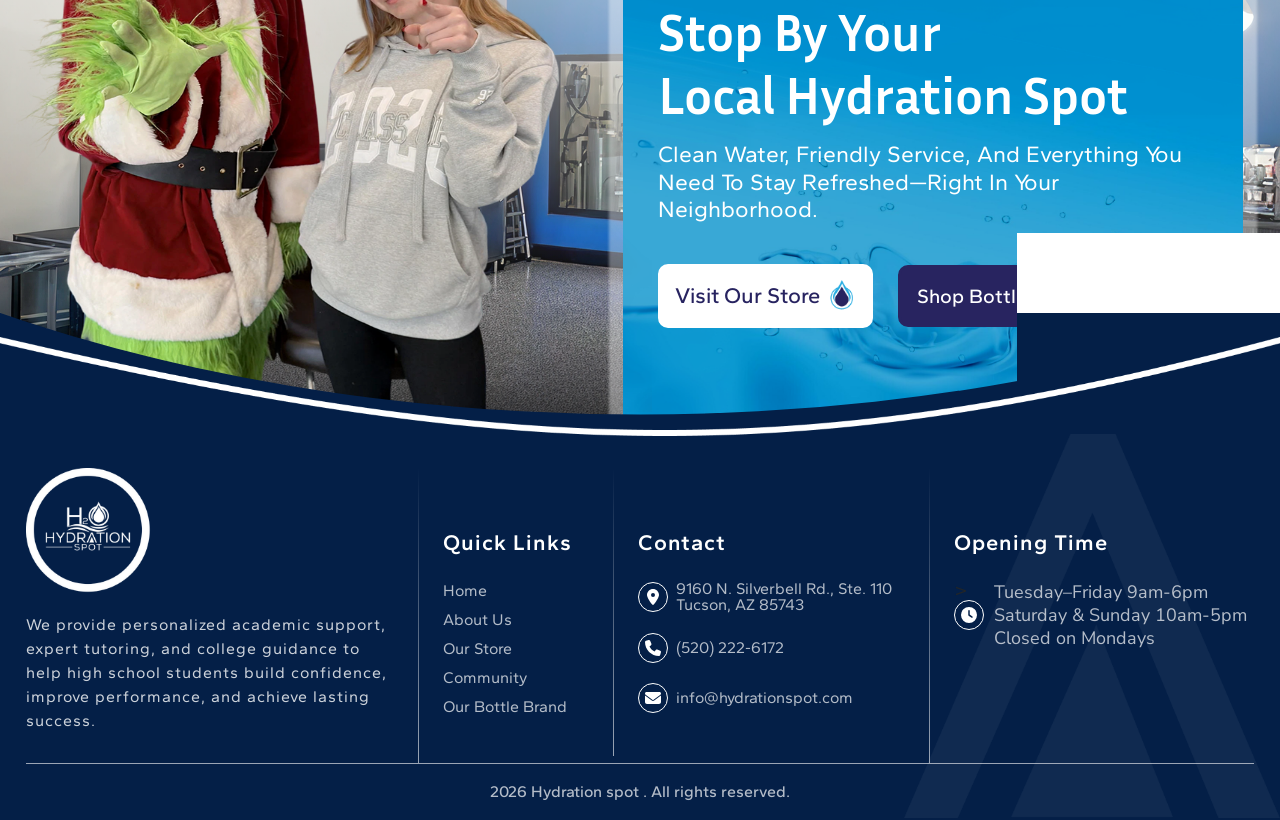
==== commit 54ac4830: "responsive of listing page done" ====
--- a/product_details.html
+++ b/product_details.html
@@ -7,7 +7,7 @@
   <title>H2O Hydration Spot</title>
   <meta name="description" content="" />
   <meta name="author" content="admin" />
-  <meta name="viewport" content="width=device-width; initial-scale=1.0" />
+  <meta name="viewport" content="width=device-width, initial-scale=1.0" />
   <link rel="shortcut icon" href="images/favicon.ico" alt="" />
   <link rel="stylesheet" href="css/font-awesome.css" />
   <link rel="stylesheet" href="css/aos.css" />
@@ -33,13 +33,33 @@
     <div class="btm_nav">
       <div class="container">
         <div class="cus_nav_innr">
+          <div class="logo_otr">
+            <div class="logo_area">
+              <a href="index.html"><img src="./images/logo.png" alt="logo" /></a>
+            </div>
+          </div>
+
           <div class="nav_area">
-            <nav class="navbar navbar-expand-lg">
-              <button class="navbar-toggler" type="button" data-bs-toggle="collapse" data-bs-target="#navbarNav"
-                aria-controls="navbarNav" aria-expanded="false" aria-label="Toggle navigation">
+            <nav class="navbar navbar-expand-md">
+              <button
+                class="navbar-toggler"
+                type="button"
+                data-bs-toggle="collapse"
+                data-bs-target="#navbarNav"
+                aria-controls="navbarNav"
+                aria-expanded="false"
+                aria-label="Toggle navigation"
+              >
                 <span class="MenuBar">
-                  <svg xmlns="http://www.w3.org/2000/svg" height="24" viewBox="0 -960 960 960" width="24">
-                    <path d="M120-240v-80h720v80H120Zm0-200v-80h720v80H120Zm0-200v-80h720v80H120Z" />
+                  <svg
+                    xmlns="http://www.w3.org/2000/svg"
+                    height="24"
+                    viewBox="0 -960 960 960"
+                    width="24"
+                  >
+                    <path
+                      d="M120-240v-80h720v80H120Zm0-200v-80h720v80H120Zm0-200v-80h720v80H120Z"
+                    />
                   </svg>
                 </span>
                 <span class="menu_text">Menu</span>
@@ -49,36 +69,32 @@
                 <div class="collapse navbar-collapse main_nav" id="navbarNav">
                   <ul class="navbar-nav navMenus">
                     <li class="nav-item">
-                      <a class="nav-link active" href="javascript:void(0);">Home
-                      </a>
+                      <a class="nav-link active" href="index.html">Home </a>
                     </li>
                     <li class="nav-item">
-                      <a class="nav-link" href="javascript:void(0);">
-                        Our Water
-                      </a>
+                      <a class="nav-link" href="javascript:void(0);"> About Us </a>
                     </li>
                     <li class="nav-item">
-                      <a class="nav-link" href="javascript:void(0);">
-                        Why Aluminum
-                      </a>
+                      <a class="nav-link" href="javascript:void(0);"> Our Store </a>
                     </li>
                     <li class="nav-item">
-                      <a class="nav-link" href="javascript:void(0);">H2O Wellness
-                      </a>
+                      <a class="nav-link" href="javascript:void(0);">Community </a>
                     </li>
                     <li class="nav-item">
-                      <a class="nav-link" href="javascript:void(0);">Blog</a>
+                      <a class="nav-link" href="javascript:void(0);">Our Bottle Brand</a>
                     </li>
                   </ul>
                 </div>
                 <div class="nav_cntct">
                   <a href="tel:(520) 222-6172" class="cntc_num">
-                    <span class="ph_icn_otr"><span class="ph_icn"><i class="fa fa-phone"
-                          aria-hidden="true"></i></span></span>
+                    <span class="ph_icn_otr"
+                      ><span class="ph_icn"><i class="fa fa-phone" aria-hidden="true"></i></span
+                    ></span>
                     <span class="ph_num">(520) 222-6172</span>
                   </a>
                   <div class="nav_buttn">
-                    <a href="javascript:void(0)" class="cmn_btn blu_btn">Water Refilling Now
+                    <a href="javascript:void(0)" class="cmn_btn blu_btn"
+                      >Water Refilling Now
                       <img src="./images/btn_wht_drp.png" class="wht_drop" alt="btn_wtr_drp" />
                     </a>
                   </div>
@@ -126,17 +142,25 @@
         <!-- Left Section -->
         <div class="prdt_dtls_lft">
           <div class="prdt_top_img">
-            <img src="images/prdt_top_img.png" alt="product top image">
-            <div class="srch_dv">
+            <img src="images/prdt_top_img.png" class="prdt_main_img" alt="product top image" id="prdtMainImg">
+            <div class="srch_dv prdt_zoom_btn" role="button" tabindex="0" aria-label="Zoom product image">
               <span><i class="fa-solid fa-magnifying-glass-plus"></i></span>
             </div>
           </div>
 
           <div class="prdt_btm_imgs">
-            <span><img src="images/prdt_btm_1.png" class="prdt_img" alt="bottom image 1"></span>
-            <span><img src="images/prdt_btm_2.png" class="prdt_img" alt="bottom image 2"></span>
-            <span><img src="images/prdt_btm_3.png" class="prdt_img" alt="bottom image 3"></span>
-            <span><img src="images/prdt_btm_4.png" class="prdt_img" alt="bottom image 4"></span>
+            <span class="prdt_thumb is-active" role="button" tabindex="0" data-main-src="images/prdt_top_img.png" aria-label="View product image 1">
+              <img src="images/prdt_btm_1.png" class="prdt_img" alt="bottom image 1">
+            </span>
+            <span class="prdt_thumb" role="button" tabindex="0" data-main-src="images/prdt_btm_2.png" aria-label="View product image 2">
+              <img src="images/prdt_btm_2.png" class="prdt_img" alt="bottom image 2">
+            </span>
+            <span class="prdt_thumb" role="button" tabindex="0" data-main-src="images/prdt_btm_3.png" aria-label="View product image 3">
+              <img src="images/prdt_btm_3.png" class="prdt_img" alt="bottom image 3">
+            </span>
+            <span class="prdt_thumb" role="button" tabindex="0" data-main-src="images/prdt_btm_4.png" aria-label="View product image 4">
+              <img src="images/prdt_btm_4.png" class="prdt_img" alt="bottom image 4">
+            </span>
           </div>
         </div>
 
@@ -193,10 +217,42 @@
           </div>
 
           <div class="rgt_btm_imgs">
-            <span><img src="images/prdt_rgt_img_1.png" class="prdt_rgt_img" alt="bottom image 1">Citrus Salt</span>
-            <span><img src="images/prdt_rgt_img_2.png" class="prdt_rgt_img" alt="bottom image 2">Raspberry Salt</span>
-            <span><img src="images/prdt_rgt_img_3.png" class="prdt_rgt_img" alt="bottom image 3">Orange Salt</span>
-            <span><img src="images/prdt_rgt_img_4.png" class="prdt_rgt_img" alt="bottom image 4">Variety Pack</span>
+            <span class="prdt_variant is-active" role="button" tabindex="0"
+              data-main-src="images/prdt_rgt_img_1.png"
+              data-flavor="Citrus Salt"
+              data-prev-price="$40.27"
+              data-curr-price="$30.80"
+              data-tagline="Clean Hydration. Zero Sugar. Maximum Performance."
+              aria-label="Select Citrus Salt">
+              <img src="images/prdt_rgt_img_1.png" class="prdt_rgt_img" alt="Citrus Salt">Citrus Salt
+            </span>
+            <span class="prdt_variant" role="button" tabindex="0"
+              data-main-src="images/prdt_rgt_img_2.png"
+              data-flavor="Raspberry Salt"
+              data-prev-price="$40.27"
+              data-curr-price="$30.80"
+              data-tagline="Bright raspberry flavor with balanced electrolytes for daily hydration."
+              aria-label="Select Raspberry Salt">
+              <img src="images/prdt_rgt_img_2.png" class="prdt_rgt_img" alt="Raspberry Salt">Raspberry Salt
+            </span>
+            <span class="prdt_variant" role="button" tabindex="0"
+              data-main-src="images/prdt_rgt_img_3.png"
+              data-flavor="Orange Salt"
+              data-prev-price="$40.27"
+              data-curr-price="$30.80"
+              data-tagline="Zesty orange taste—refreshing support for workouts and busy days."
+              aria-label="Select Orange Salt">
+              <img src="images/prdt_rgt_img_3.png" class="prdt_rgt_img" alt="Orange Salt">Orange Salt
+            </span>
+            <span class="prdt_variant" role="button" tabindex="0"
+              data-main-src="images/prdt_rgt_img_4.png"
+              data-flavor="Variety Pack"
+              data-prev-price="$45.99"
+              data-curr-price="$36.50"
+              data-tagline="Try multiple flavors in one pack—perfect for discovering your favorite."
+              aria-label="Select Variety Pack">
+              <img src="images/prdt_rgt_img_4.png" class="prdt_rgt_img" alt="Variety Pack">Variety Pack
+            </span>
           </div>
 
           <div class="prdt_ing_hl">
--- a/css/custom.css
+++ b/css/custom.css
@@ -667,7 +667,6 @@
   display: flex;
   justify-content: space-between;
 }
-
 .offr_card {
   width: 19.5%;
   display: flex;
@@ -677,6 +676,7 @@
   padding: 20px 6px;
   border-radius: 20px;
   gap: 82px;
+  background: #fff;
 }
 .offr_crd_dtls.cmn_hdr h4 {
   text-align: center;
@@ -1575,12 +1575,12 @@
 .feature_prdct .dropdown-menu li:nth-last-child(1) {
     border-bottom: none;
 }
-
 .fetr_prdct_layout {
-    display: flex;
-    flex-wrap: wrap;
-    gap: 76px;
-    padding-bottom: 54px;
+  display: flex;
+  flex-wrap: wrap;
+  padding-bottom: 54px;
+  justify-content: space-between;
+  row-gap: 5rem;
 }
 
 .fetr_prdct_img {
@@ -1669,15 +1669,16 @@
 }
 
 .add_crt {
-    width: 100%;
-    background: #272360;
-    border-bottom-left-radius: 19px;
-    border-bottom-right-radius: 19px;
-    color: #fff;
-    display: flex;
-    justify-content: space-between;
-    align-items: center;
-    padding: 10px 20px;
+  width: 100%;
+  background: #272360;
+  border-bottom-left-radius: 19px;
+  border-bottom-right-radius: 19px;
+  color: #fff;
+  display: flex;
+  justify-content: space-between;
+  align-items: center;
+  padding: 10px 20px;
+  cursor: pointer;
 }
 
 .add_crt.cmn_hdr p {
@@ -1777,7 +1778,7 @@
 
 .spot.pdt_dt_spot {
   margin-top: 0;
-  z-index: 20;
+  z-index: 1;
   margin-bottom: 30px;
   height: 322px;
 }
@@ -1836,7 +1837,7 @@
 }
 .prdt_top_img {
   width: 636px;
-  padding-right: 35px;
+  /* padding-right: 35px; */
   border: 1px solid #000000;
   border-radius: 30px;
   overflow: hidden;
@@ -1852,6 +1853,7 @@
 .prdt_img {
   display: block;
   width: 173px;
+  height: 100%;
 }
 .prdt_dtls_rgt {
   width: 58%;
@@ -2108,4 +2110,22 @@
   background: url("../images/porpose_top_desk.png");
   display: none;
 }
-/* Avik */+/* Avik */
+/* moumi */
+.fetr_prdct_otr{
+  padding: 2px 8px;
+}
+.mob.bnr_btl_prt{
+  display: none;
+}
+.prdt_btm_imgs .prdt_thumb{
+  border: 1px solid black;
+  border-radius: 10px;
+      cursor: pointer;
+  transition: outline-color 0.2s ease, transform 0.2s ease;
+  height: 150px;
+}
+.rgt_btm_imgs .prdt_rgt_img{
+  border: 1px solid black;
+  border-radius: 10px;
+}
--- a/css/responsive.css
+++ b/css/responsive.css
@@ -18,7 +18,7 @@
   }
 
   .cmn_hdr h4 {
-    font-size: 30px;
+    font-size: 26px;
   }
 
   .cmn_hdr h6 {
@@ -160,7 +160,7 @@
   .wtr_brl_img {
     width: 754px;
     top: -84px;
-}
+  }
 
   .purpose_rgt_img {
     width: 620px;
@@ -206,7 +206,7 @@
 
   .sp_btns .cmn_btn {
     font-size: 22px;
-    padding: 8px 14px;
+    padding: 13px 14px;
   }
 
   /* .footer {
@@ -251,13 +251,47 @@
   }
   .star_row {
     padding-bottom: 22px;
-}
-.review_card p {
-  width: 95%;
-}
-.ftr_lg {
-  width: 160px;
-}
+  }
+  .review_card p {
+    width: 95%;
+  }
+  .ftr_lg {
+    width: 160px;
+  }
+  .ftr_rw .ftr_rgt {
+    width: 66%;
+  }
+  .ftr_rgt .ftr_dv {
+    padding-block: 65px;
+  }
+  .ftr_dv p {
+    padding-top: 25px;
+  }
+  .spot.blue_part {
+    margin-top: -222px;
+}
+.bnr_btl_prt {
+  width: 700px;
+}
+.ctgry_head ul.breadcrumb li a {
+  font-size: 22px;
+}
+.feature_prdct .dropdown-toggle {
+  font-size: 23px;
+}
+.fetr_prdct_img {
+  width: 100%;
+}
+.fetr_prdct_cntn {
+  padding-inline: 15px;
+}
+.prdct_pagination .pagination {
+  width: 50%;
+}
+.prdct_pagination .pagination li a {
+  font-size: 22px;
+}
+
 }
 
 /*** ==================<<<<<>>>>>================== ***/
@@ -280,7 +314,7 @@
   }
 
   .cmn_hdr h4 {
-    font-size: 25px;
+    font-size: 23px;
   }
 
   .cmn_hdr h6 {
@@ -373,7 +407,7 @@
   }
 
   .offer {
-    height: 718px;
+    height: 780px;
   }
 
   .offr_card {
@@ -404,11 +438,11 @@
   }
 
   .community.cmn_pdding {
-    margin-bottom: 118px;
+    margin-bottom: 87px;
   }
 
   .purpose {
-    height: 948px;
+    height: 1050px;
   }
 
   .purpose_contents {
@@ -443,12 +477,11 @@
   }
 
   .sp_crd {
-    width: 662px;
+    width: 700px;
     height: 572px;
-    top: 210px;
+    top: 200px;
     padding: 76px 60px;
   }
-
   .sp_crd span {
     font-size: 56px;
   }
@@ -471,7 +504,7 @@
   }
 
   .ftr_rgt .ftr_dv {
-    padding-block: 64px;
+    padding-block: 48px;
   }
 
   .cust_rvew {
@@ -484,12 +517,12 @@
   }
 
   .user_img_lg {
-    width: 88px;
-    height: 88px;
+    width: 80px;
+    height: 80px;
   }
 
   .user_info h4 {
-    font-size: 28px;
+    font-size: 27px;
   }
 
   .review_card h5 {
@@ -499,6 +532,61 @@
   .review_card p {
     font-size: 18.5px;
   }
+  .google_lg {
+    width: 110px;
+  }
+  .star_row .star {
+    font-size: 15px;
+  }
+  .star_row .rating {
+    gap: 3px;
+  }
+  .cust_rgt_dv {
+    width: 68%;
+  }
+  .ftr_lg {
+    width: 140px;
+  }
+  .ftr_dv p,
+  .ftr_dv li a,
+  .ftr_bttm a,
+  .ftr_bttm p {
+    font-size: 17px;
+  }
+  .ftr_rgt .ftr_dv:nth-child(1) {
+    width: 21%;
+  }
+  .ftr_rw .ftr_dv:nth-child(3) {
+    width: 34%;
+  }
+  .prdct_pagination .pagination li a {
+    font-size: 21px;
+}
+.spot.blue_part {
+  margin-top: -207px;
+}
+.bnr_btl_prt {
+  width: 580px;
+  top: 39px;
+}
+.feature_prdct .dropdown-toggle {
+  font-size: 22px;
+}
+.fetr_prdct_crd {
+  width: 31%;
+}
+.add_crt {
+  padding: 7px 20px;
+}
+.prdct_offr_prc {
+  font-size: 28px;
+}
+.fetr_prdct_cntn.cmn_hdr p {
+  font-size: 18px;
+}
+.feature_prdct .dropdown-menu a {
+  font-size: 18px;
+}
 }
 
 /*** ==================<<<<<>>>>>================== ***/
@@ -529,7 +617,7 @@
   }
 
   .cmn_hdr p {
-    font-size: 20px;
+    font-size: 16px;
   }
 
   .cmn_btn,
@@ -575,7 +663,7 @@
   .offer_contents.cmn_hdr p,
   .featured_content.cmn_hdr p,
   .cmnty_dtls.cmn_hdr p {
-    font-size: 20px;
+    font-size: 18px;
   }
 
   .spot {
@@ -601,8 +689,8 @@
   }
 
   .spt_rnd_otr {
-    width: 146px;
-    height: 146px;
+    width: 135px;
+    height: 135px;
   }
 
   .spt_rnd_img {
@@ -615,7 +703,7 @@
   }
 
   .offer {
-    height: 668px;
+    height: 730px;
   }
 
   .offr_card {
@@ -623,7 +711,7 @@
   }
 
   .fetr_crd_img {
-    height: 282px;
+    height: 240px;
   }
 
   .fetr_crd_dtls {
@@ -635,19 +723,22 @@
   .prps_crd p {
     font-size: 18px;
   }
+  .fetr_crd_dtls.cmn_hdr p {
+    padding-bottom: 0;
+    height: 73px;
+    overflow-y: auto;
+  }
 
   .community .container {
     height: 348px;
   }
 
   .community.cmn_pdding {
-    margin-bottom: 108px;
-  }
-
+    margin-bottom: 75px;
+  }
   .purpose {
-    height: 880px;
-  }
-
+    height: 980px;
+  }
   .purpose_contents {
     padding-top: 424px;
   }
@@ -673,9 +764,8 @@
     width: 652px;
     height: 688px;
   }
-
   .sp_crd {
-    width: 608px;
+    width: 654px;
     height: 526px;
     top: 196px;
     padding: 68px 52px;
@@ -686,12 +776,12 @@
   }
 
   .sp_crd span:nth-of-type(2) {
-    font-size: 25px;
+    font-size: 23px;
   }
 
   .sp_crd_top {
-    top: 136px;
-    right: 18px;
+    top: 125px;
+    right: 42px;
   }
 
   .sp_crd_top p {
@@ -712,11 +802,14 @@
   }
 
   .ftr_rgt .ftr_dv {
-    padding-block: 56px;
+    padding-block: 30px;
+  }
+  .ftr_rw .ftr_dv:nth-child(3) {
+    width: 37%;
   }
 
   .cust_rvew {
-    height: 442px;
+    height: 500px;
   }
 
   .review_card {
@@ -734,7 +827,85 @@
 
   .review_card p {
     font-size: 18px;
-  }
+    min-height: 172px;
+  }
+  .spot_lft_img,
+  .spot_rgt_img {
+    width: 17.3rem;
+  }
+  .offr_lng_line {
+    height: 50px;
+  }
+  .crcl_after {
+    width: 105px;
+    height: 105px;
+  }
+  .offr_crd_img {
+    width: 54px;
+  }
+  .cmn_hdr h4 {
+    font-size: 22px;
+  }
+  .prps_rgt_dv {
+    width: 42%;
+  }
+  .hyd_lft_img {
+    bottom: 23px;
+  }
+  .sp_crd_top span {
+    width: 67px;
+  }
+  .ftr_dv p,
+  .ftr_dv li a,
+  .ftr_bttm a,
+  .ftr_bttm p {
+    font-size: 16px;
+  }
+  .ftr_lg {
+    width: 125px;
+  }
+  .ftr_dv p {
+    padding-bottom: 30px;
+    padding-top: 20px;
+  }
+  .ftr_ic {
+    width: 30px;
+    height: 30px;
+  }
+  .ftr_lst_dv .op_tm {
+    line-height: 1.3;
+    padding-block: 0;
+  }
+  .spot.blue_part {
+    margin-top: -189px;
+}
+.bnr_btl_prt {
+  width: 535px;
+}
+.fetr_prdct_img {
+  height: 290px;
+}
+.prdct_offr_prc {
+  font-size: 26px;
+}
+.fetr_prdct_cntn {
+  padding: 15px;
+}
+.prdct_price {
+  padding-bottom: 14px;
+}
+.prdct_pagination .pagination {
+  width: 53%;
+}
+.prdct_pagination .pagination li a {
+  padding: 11px 8px;
+}
+.prdct_pagination .pagination li a {
+  font-size: 18px;
+}
+.avlbl_dv p, .sold_dv p {
+  font-size: 17px;
+}
 }
 
 /*** ==================<<<<<>>>>>================== ***/
@@ -775,7 +946,7 @@
 
   .cmn_hdr h4 {
     font-size: 20px;
-}
+  }
 
   .cmn_hdr h6 {
     font-size: 18.5px;
@@ -783,17 +954,17 @@
 
   .cmn_hdr p {
     font-size: 18px;
-}
+  }
 
   .cmn_btn {
     font-size: 18px;
     padding: 9px 14px;
-}
+  }
 
   .cmn_btn.blu_btn {
     font-size: 18px;
     padding: 9px 14px;
-}
+  }
 
   body {
     font-size: 16px;
@@ -829,22 +1000,25 @@
     font-size: 8.6rem;
   }
 
-  .ban_content p, .offer_contents.cmn_hdr p, .featured_content.cmn_hdr p, .cmnty_dtls.cmn_hdr p {
+  .ban_content p,
+  .offer_contents.cmn_hdr p,
+  .featured_content.cmn_hdr p,
+  .cmnty_dtls.cmn_hdr p {
     font-size: 18px;
     /* padding-bottom: 22px; */
-}
-.ph_icn_otr {
-  width: 30px;
-  height: 30px;
-}
+  }
+  .ph_icn_otr {
+    width: 30px;
+    height: 30px;
+  }
   .spot {
     height: 390px;
     margin-top: -185px;
     margin-bottom: -185px;
-}
-.ph_icn {
-  font-size: 15px;
-}
+  }
+  .ph_icn {
+    font-size: 15px;
+  }
 
   .spt_wrpr {
     width: 280px;
@@ -860,7 +1034,7 @@
   .curve_txt text {
     font-size: 25px;
     letter-spacing: 2px;
-}
+  }
 
   .spt_rnd_otr {
     width: 138px;
@@ -878,7 +1052,7 @@
 
   .offer {
     height: 700px;
-}
+  }
 
   .offr_card {
     gap: 36px;
@@ -896,7 +1070,7 @@
   .fetr_crd_dtls {
     min-height: 155px;
     padding: 20px 16px;
-}
+  }
 
   .fetr_crd_dtls.cmn_hdr p,
   .prps_crd p {
@@ -915,10 +1089,10 @@
     margin-bottom: 96px;
     width: 95%;
     margin-inline: auto;
-}
-.purpose {
-  height: 920px;
-}
+  }
+  .purpose {
+    height: 920px;
+  }
   .purpose_contents {
     padding-top: 384px;
     gap: 28px;
@@ -927,7 +1101,7 @@
   .wtr_brl_img {
     width: 603px;
     top: -97px;
-}
+  }
 
   .purpose_rgt_img {
     width: 100%;
@@ -963,7 +1137,7 @@
     height: 452px;
     top: 168px;
     padding: 52px 40px;
-}
+  }
 
   .sp_crd span {
     font-size: 46px;
@@ -978,7 +1152,7 @@
   .sp_crd_top {
     top: 103px;
     right: 24px;
-}
+  }
 
   .sp_crd_top p {
     font-size: 86px;
@@ -1012,10 +1186,10 @@
     font-size: 16px;
     padding-bottom: 36px;
     padding-top: 22px;
-}
-.offr_lng_line {
-  height: 71px;
-}
+  }
+  .offr_lng_line {
+    height: 71px;
+  }
 
   .ftr_dv li a,
   .ftr_bttm a,
@@ -1028,7 +1202,7 @@
   }
   .ftr_lg {
     width: 130px;
-}
+  }
   .google_post span,
   .star_row .star,
   .star_row span {
@@ -1041,7 +1215,7 @@
 
   .cust_rvew {
     height: 500px;
-}
+  }
 
   .cust_rvew.cmn_pdding {
     padding: 24px 0;
@@ -1054,10 +1228,10 @@
   .review_card {
     width: 330px;
     padding: 28px 20px;
-}
-.cust_rgt_dv {
-  width: 65%;
-}
+  }
+  .cust_rgt_dv {
+    width: 65%;
+  }
   .user_img_lg {
     width: 82px;
     height: 82px;
@@ -1069,7 +1243,7 @@
 
   .google_lg {
     width: 110px;
-}
+  }
 
   .review_card h5 {
     font-size: 19px;
@@ -1079,40 +1253,40 @@
     font-size: 17.5px;
     min-height: 150px;
   }
-  .spot_lft_img, .spot_rgt_img {
+  .spot_lft_img,
+  .spot_rgt_img {
     width: 16.3rem;
-}
-.cmn_blu_bg {
-  margin-bottom: 7px;
-}
-
+  }
+  .cmn_blu_bg {
+    margin-bottom: 7px;
+  }
 }
 /*** ==================<<<<<>>>>>================== ***/
 @media (max-width: 1080px) {
   .ftr_rw .ftr_rgt {
     width: 69%;
   }
-  .ftr_rw .ftr_dv{
+  .ftr_rw .ftr_dv {
     border-right: 0;
   }
   .ftr_rgt .ftr_dv:nth-child(1) {
     width: 23%;
-}
-.ftr_lg {
-  width: 110px;
-}
-.ftr_dv:nth-child(1) {
-  width: 30%;
-}
-.ftr_ic {
-  width: 25px;
-  height: 25px;
-  font-size: 13px;
-}
-.footer .ftr_trl {
-  width: 300px;
-  height: 307px;
-}
+  }
+  .ftr_lg {
+    width: 110px;
+  }
+  .ftr_dv:nth-child(1) {
+    width: 30%;
+  }
+  .ftr_ic {
+    width: 25px;
+    height: 25px;
+    font-size: 13px;
+  }
+  .footer .ftr_trl {
+    width: 300px;
+    height: 307px;
+  }
 }
 /*** ==================<<<<<>>>>>================== ***/
 /*** ==================<<<<<>>>>>================== ***/
@@ -1136,37 +1310,38 @@
 
   .cmn_hdr h4 {
     font-size: 19px;
-}
-
-.cmn_blu_bg h6 {
-  padding: 8px 20px;
-  font-size: 16px;
-}
-.cmn_hdr p {
-  font-size: 17px;
-}
-
-  .cmn_btn, .cmn_btn.blu_btn {
+  }
+
+  .cmn_blu_bg h6 {
+    padding: 8px 20px;
+    font-size: 16px;
+  }
+  .cmn_hdr p {
+    font-size: 17px;
+  }
+
+  .cmn_btn,
+  .cmn_btn.blu_btn {
     font-size: 17px;
     padding: 8px 10px;
-}
-.wht_drop {
-  width: 20px;
-}
-.ph_icn_otr {
-  width: 23px;
-  height: 23px;
-}
-.ph_icn {
-  font-size: 12px;
-}
-.spt_rnd_otr {
-  width: 125px;
-  height: 124px;
-}
-.offr_lng_line {
-  height: 73px;
-}
+  }
+  .wht_drop {
+    width: 20px;
+  }
+  .ph_icn_otr {
+    width: 23px;
+    height: 23px;
+  }
+  .ph_icn {
+    font-size: 12px;
+  }
+  .spt_rnd_otr {
+    width: 125px;
+    height: 124px;
+  }
+  .offr_lng_line {
+    height: 73px;
+  }
   .nav-link {
     font-size: 16.5px;
   }
@@ -1181,7 +1356,7 @@
 
   .ph_num {
     font-size: 16px;
-}
+  }
 
   header .navbar-nav {
     gap: 1rem;
@@ -1199,19 +1374,22 @@
     font-size: 7.8rem;
   }
 
-  .ban_content p, .offer_contents.cmn_hdr p, .featured_content.cmn_hdr p, .cmnty_dtls.cmn_hdr p {
+  .ban_content p,
+  .offer_contents.cmn_hdr p,
+  .featured_content.cmn_hdr p,
+  .cmnty_dtls.cmn_hdr p {
     font-size: 17px;
-}
-.crcl_after {
-  width: 94px;
-  height: 94px;
-}
+  }
+  .crcl_after {
+    width: 94px;
+    height: 94px;
+  }
 
   .spot {
     height: 348px;
     margin-top: -148px;
     margin-bottom: -170px;
-}
+  }
   .spt_wrpr {
     width: 260px;
     top: 100px;
@@ -1225,7 +1403,7 @@
 
   .offer {
     height: 695px;
-}
+  }
 
   .offr_card {
     gap: 28px;
@@ -1233,12 +1411,12 @@
 
   .fetr_crd_img {
     height: 200px;
-}
-
-.fetr_crd_dtls {
-  min-height: 167px;
-  padding: 18px 14px;
-}
+  }
+
+  .fetr_crd_dtls {
+    min-height: 167px;
+    padding: 18px 14px;
+  }
 
   .community .container {
     height: 296px;
@@ -1250,24 +1428,23 @@
 
   .purpose {
     height: 880px;
-}
-.prps_lft_dv {
-  width: 54%;
-}
-
-
-.purpose_contents {
-  flex-wrap: wrap;
-  padding-top: 382px;
-}
+  }
+  .prps_lft_dv {
+    width: 54%;
+  }
+
+  .purpose_contents {
+    flex-wrap: wrap;
+    padding-top: 382px;
+  }
 
   .wtr_brl_img {
     width: 500px;
     top: -44px;
-}
-.purpose_rgt_img {
-  max-width: 420px;
-}
+  }
+  .purpose_rgt_img {
+    max-width: 420px;
+  }
 
   .bottle_img {
     width: 197px;
@@ -1288,11 +1465,11 @@
     height: 390px;
     top: 163px;
     padding: 44px 32px;
-}
-
-.ftr_dv p {
-  font-size: 16px;
-}
+  }
+
+  .ftr_dv p {
+    font-size: 16px;
+  }
   .sp_crd span {
     font-size: 42px;
   }
@@ -1324,12 +1501,12 @@
 
   .cust_rvew {
     height: 440px;
-}
+  }
 
   .review_card {
     width: 318px;
     padding: 26px 18px;
-}
+  }
 
   .user_info h4 {
     font-size: 22px;
@@ -1362,7 +1539,7 @@
 
   .cmn_hdr h4 {
     font-size: 18px;
-}
+  }
 
   .cmn_hdr h6 {
     font-size: 16.5px;
@@ -1372,12 +1549,14 @@
     font-size: 18px;
   }
 
-
-  .cmn_btn.blu_btn ,.cmn_btn {
+  .cmn_btn.blu_btn, .cmn_btn {
     font-size: 16px;
-    padding: 8px 12px;
-}
-
+    padding: 12px 16px;
+}
+
+.prdct_lst_bnr .ban_img {
+  height: 350px;
+}
   body {
     font-size: 15px;
   }
@@ -1422,12 +1601,12 @@
     height: 308px;
     margin-top: -127px;
     margin-bottom: -174px;
-}
-
-.spt_wrpr {
-  width: 258px;
-  top: 56px;
-}
+  }
+
+  .spt_wrpr {
+    width: 258px;
+    top: 56px;
+  }
 
   .curve_txt {
     width: 240px;
@@ -1437,12 +1616,12 @@
 
   .curve_txt text {
     font-size: 25px;
-}
+  }
 
   .spt_rnd_otr {
     width: 115px;
     height: 115px;
-}
+  }
   .spt_rnd_img {
     width: 98px;
     height: 98px;
@@ -1454,7 +1633,7 @@
 
   .offer {
     height: 725px;
-}
+  }
   .offr_card {
     gap: 24px;
     padding: 14px 5px;
@@ -1462,7 +1641,7 @@
 
   .offr_crd_dtls.cmn_hdr p {
     font-size: 16px;
-}
+  }
 
   .fetr_crd_img {
     height: 220px;
@@ -1486,7 +1665,6 @@
     margin-bottom: 80px;
   }
 
-
   .wtr_brl_img {
     width: 440px;
     top: -100px;
@@ -1495,12 +1673,12 @@
   .purpose_rgt_img {
     max-width: 420px;
     margin: auto;
-}
-
-.bottle_img {
-  width: 210px;
-  left: 165px;
-}
+  }
+
+  .bottle_img {
+    width: 210px;
+    left: 165px;
+  }
   .hyd_bking {
     height: 520px;
     margin-bottom: -88px;
@@ -1516,7 +1694,7 @@
     height: 368px;
     top: 146px;
     padding: 36px 26px;
-}
+  }
 
   .sp_crd span {
     font-size: 38px;
@@ -1528,13 +1706,13 @@
   .sp_crd_top {
     top: 88px;
     right: 55px;
-}
-.sp_crd_top span {
-  width: 50px;
-}
-.ftr_lg {
-  width: 95px;
-}
+  }
+  .sp_crd_top span {
+    width: 50px;
+  }
+  .ftr_lg {
+    width: 95px;
+  }
   .sp_crd_top p {
     font-size: 68px;
   }
@@ -1556,22 +1734,25 @@
   .ftr_hd h5 {
     font-size: 19px;
   }
-  .ftr_dv p, .ftr_dv li a, .ftr_bttm a, .ftr_bttm p {
+  .ftr_dv p,
+  .ftr_dv li a,
+  .ftr_bttm a,
+  .ftr_bttm p {
     font-size: 15px;
-}
-.ftr_dv:nth-child(1) {
-  width: 27%;
-}
-.ftr_rw .ftr_rgt {
-  width: 73%;
-}
-.cmn_blu_bg {
-  justify-content: center;
-}
+  }
+  .ftr_dv:nth-child(1) {
+    width: 27%;
+  }
+  .ftr_rw .ftr_rgt {
+    width: 73%;
+  }
+  .cmn_blu_bg {
+    justify-content: center;
+  }
 
   .cust_rvew {
     height: 420px;
-}
+  }
 
   .cust_main {
     gap: 12px;
@@ -1580,10 +1761,10 @@
   .review_card {
     width: 306px;
     padding: 24px 16px;
-}
-.google_lg {
-  width: 90px;
-}
+  }
+  .google_lg {
+    width: 90px;
+  }
 
   .user_info h4 {
     font-size: 21px;
@@ -1596,224 +1777,67 @@
   .review_card p {
     font-size: 16px;
   }
-  .offr_swpr{
+  .offr_swpr {
     display: block;
     width: 100%;
   }
-  .offr_crd_layout{
+  .offr_crd_layout {
     display: none;
   }
-  .spot_lft_img, .spot_rgt_img {
+  .spot_lft_img,
+  .spot_rgt_img {
     width: 14.3rem;
-}
-.purpose::before {
-  display: block;
-  height: 290px;
-  width: 991px;
-  background-size: 100% 100%;
-  background-position: top;
-  z-index: -1;
-}
-.purpose {
-  height: unset;
-  background: none;
-}
-
-.purpose .container{
-  padding: 0;
-}
-.purpose_contents {
-  padding-top: 285px;
-  flex-direction: column;
-  gap: 0;
-}
-.prps_lft_dv, .prps_rgt_dv {
-  width: 100%;
-  background-color: #e1eef7;
-  text-align: center;
-}
-.left_mn{
-  padding: 20px;
-}
-.prps_rgt_dv {
-  padding-bottom: 45px;
-}
-.abt_sec {
-  flex-direction: column;
-  gap: 30px;
-}
-.abt_us_lft {
-  width: 50%;
-}
-.abt_us_rgt {
-  width: 90%;
-  text-align: center;
-}
-.abt_us_rgt .cmn_blu_bg {
-  justify-content: center;
-}
+  }
+  .purpose::before {
+    display: block;
+    height: 290px;
+    width: 991px;
+    background-size: 100% 100%;
+    background-position: top;
+    z-index: -1;
+  }
+  .purpose {
+    height: unset;
+    background: none;
+  }
+
+  .purpose .container {
+    padding: 0;
+  }
+  .purpose_contents {
+    padding-top: 285px;
+    flex-direction: column;
+    gap: 0;
+  }
+  .prps_lft_dv,
+  .prps_rgt_dv {
+    width: 100%;
+    background-color: #e1eef7;
+    text-align: center;
+  }
+  .left_mn {
+    padding: 20px;
+  }
+  .prps_rgt_dv {
+    padding-bottom: 45px;
+  }
+  .abt_sec {
+    flex-direction: column;
+    gap: 30px;
+  }
+  .abt_us_lft {
+    width: 50%;
+  }
+  .abt_us_rgt {
+    width: 90%;
+    text-align: center;
+  }
+  .abt_us_rgt .cmn_blu_bg {
+    justify-content: center;
+  }
 }
 /* ================================== */
 @media (max-width: 840px) {
-header .navbar {
-  position: relative;
-}
-
-header .navbar-toggler {
-  position: absolute;
-  top: 50%;
-  transform: translateY(-50%);
-  left: 15px;
-  right: auto;
-  border: none;
-  padding: 6px 10px;
-  display: inline-flex;
-  align-items: center;
-  gap: 10px;
-  z-index: 50;
-}
-
-header .navbar-toggler:focus {
-  box-shadow: none;
-  outline: none;
-  border: none;
-}
-
-.MenuBar {
-  font-size: 20px;
-  display: inline-block;
-  fill: #282460;
-}
-
-header .navbar-toggler .menu_text {
-  display: inline-block;
-  font-size: 18px;
-  font-weight: 600;
-  line-height: 1;
-  color: #041935;
-}
-
-/* Center logo (existing absolute) and reduce size for mobile */
-header .logo_otr {
-  width: 85px;
-  height: 85px;
-}
-header .logo_area {
-  width: 75px;
-}
-.review_card {
-  width: 265px;
-  padding: 24px 16px;
-}
-
-
-.cntc_num {
-  gap: 4px;
-}
-.nav_buttn .cmn_btn.blu_btn{
-  display: none;
-}
-.cust_rvew {
-  height: 450px;
-}
-}
-/*** ==================<<<<<>>>>>================== ***/
-
-@media (max-width: 768px) {
- 
-
-  .cmn_hdr h3 {
-    font-size: 38px;
-  }
-
-  .cmn_hdr h4 {
-    font-size: 21px;
-  }
-
-  .cmn_hdr p {
-    font-size: 18px;
-  }
-
-  .cmn_btn {
-    font-size: 18px;
-    padding: 12px 16px;
-  }
-
-  /* Customer Review: stack columns from tablet */
-  .cust_rvew {
-    height: auto;
-  }
-
-  .cust_main {
-    flex-direction: column;
-    align-items: stretch;
-    gap: 25px;
-  }
-
-  .cust_lft_dv,
-  .cust_rgt_dv {
-    width: 100%;
-  }
-
-  .cust_rgt_dv {
-    position: static;
-  }
-
-  .cust_rgt_dv::after {
-    display: none;
-  }
-
-  .reviewSwiper {
-    padding: 20px 0;
-  }
-
-  .review_card {
-    width: 100%;
-  }
-
-  .review_card p {
-    width: 100%;
-  }
-
-  .user_info h4 {
-    font-size: 26px;
-  }
-
-  .review_card h5 {
-    font-size: 20px;
-  }
-
-  .review_card p {
-    font-size: 18px;
-  }
-
-  .top_nav p {
-    font-size: 15px;
-  }
-
-  .nav-link {
-    font-size: 16px;
-  }
-
-  .sp_crd span {
-    font-size: 42px;
-  }
-
-  .sp_crd span:nth-of-type(2) {
-    font-size: 21px;
-  }
-
-  .sp_crd_top p {
-    font-size: 76px;
-  }
-}
-
-/*** ==================<<<<<>>>>>================== ***/
-
-@media (max-width: 767px) {
-
-  /* Responsive NavBar */
-
   header .navbar {
     position: relative;
   }
@@ -1842,7 +1866,7 @@
     font-size: 20px;
     display: inline-block;
     fill: #282460;
-}
+  }
 
   header .navbar-toggler .menu_text {
     display: inline-block;
@@ -1854,12 +1878,222 @@
 
   /* Center logo (existing absolute) and reduce size for mobile */
   header .logo_otr {
-    width: 110px;
-    height: 110px;
-  }
-
+    width: 80px;
+    height: 80px;
+    bottom: -33px;
+  }
   header .logo_area {
-    width: 95px;
+    width: 75px;
+  }
+  .review_card {
+    width: 265px;
+    padding: 24px 16px;
+  }
+
+  .cntc_num {
+    gap: 4px;
+  }
+  .nav_buttn .cmn_btn.blu_btn {
+    display: none;
+  }
+  .cust_rvew {
+    height: 450px;
+  }
+  .btm_nav {
+    padding: 15px 0;
+  }
+  .bottle_img {
+    width: 226px;
+    left: 97px;
+  }
+}
+/*** ==================<<<<<>>>>>================== ***/
+
+@media (max-width: 768px) {
+  .cmn_hdr h3 {
+    font-size: 38px;
+  }
+
+  .cmn_hdr h4 {
+    font-size: 21px;
+  }
+
+  .cmn_hdr p {
+    font-size: 15px;
+  }
+
+  .cmn_btn {
+    font-size: 16px;
+    padding: 12px 16px;
+  }
+
+  /* Customer Review: stack columns from tablet */
+  .cust_rvew {
+    height: auto;
+  }
+
+  .cust_main {
+    flex-direction: column;
+    align-items: stretch;
+    gap: 25px;
+  }
+
+  .cust_lft_dv,
+  .cust_rgt_dv {
+    width: 100%;
+  }
+
+  .cust_rgt_dv {
+    position: static;
+  }
+
+  .cust_rgt_dv::after {
+    display: none;
+  }
+
+  .reviewSwiper {
+    padding: 20px 0;
+  }
+
+  .review_card {
+    width: 288px;
+  }
+
+  .review_card p {
+    width: 100%;
+  }
+
+  .user_info h4 {
+    font-size: 19px;
+  }
+  .review_card h5 {
+    font-size: 20px;
+  }
+
+  .review_card p {
+    font-size: 17px;
+    min-height: 172px;
+  }
+
+  .top_nav p {
+    font-size: 15px;
+  }
+
+  .nav-link {
+    font-size: 16px;
+  }
+
+  .sp_crd span {
+    font-size: 39px;
+  }
+
+  .sp_crd span:nth-of-type(2) {
+    font-size: 19px;
+    padding-bottom: 22px;
+  }
+
+  .sp_crd_top p {
+    font-size: 66px;
+  }
+  .fetr_crd_dtls {
+    min-height: 167px;
+    padding: 16px 12px;
+  }
+  .fetr_crd_dtls.cmn_hdr p {
+    height: 69px;
+  }
+  .star_row .star {
+    font-size: 12px;
+  }
+  .star_row .rating {
+    gap: 1px;
+  }
+  .sp_crd {
+    width: 454px;
+    height: 384px;
+    top: 130px;
+  }
+  .drop {
+    width: 22px;
+  }
+  .sp_crd_top {
+    top: 82px;
+    right: 28px;
+  }
+  .ftr_rw {
+    flex-direction: column;
+  }
+  .ftr_dv {
+    padding-right: 0;
+  }
+  .ftr_dv:nth-child(1) {
+    width: 100%;
+  }
+  .ftr_dv p {
+    padding-bottom: 0;
+  }
+  .ftr_rw .ftr_rgt {
+    width: 100%;
+  }
+  .ftr_rgt .ftr_dv {
+    padding-block: 10px;
+  }
+  .cust_cnt p {
+    padding-bottom: 15px;
+  }
+}
+
+/*** ==================<<<<<>>>>>================== ***/
+
+@media (max-width: 767px) {
+  /* Responsive NavBar */
+
+  header .navbar {
+    position: relative;
+  }
+
+  header .navbar-toggler {
+    position: absolute;
+    top: 50%;
+    transform: translateY(-50%);
+    left: 15px;
+    right: auto;
+    border: none;
+    padding: 6px 10px;
+    display: inline-flex;
+    align-items: center;
+    gap: 10px;
+    z-index: 50;
+  }
+
+  header .navbar-toggler:focus {
+    box-shadow: none;
+    outline: none;
+    border: none;
+  }
+
+  .MenuBar {
+    font-size: 20px;
+    display: inline-block;
+    fill: #282460;
+  }
+
+  header .navbar-toggler .menu_text {
+    display: inline-block;
+    font-size: 18px;
+    font-weight: 600;
+    line-height: 1;
+    color: #041935;
+  }
+
+  /* Center logo (existing absolute) and reduce size for mobile */
+  header .logo_otr {
+    width: 100px;
+    height: 100px;
+  }
+
+  header .logo_area {
+    width: 85px;
   }
 
   /* Right side: show only phone number */
@@ -1876,23 +2110,19 @@
     display: none;
   }
 
- 
-
   header .nav_cntct .ph_num {
     font-size: 18px;
     white-space: nowrap;
   }
-
   header .navbar-collapse {
     position: absolute;
     left: 0;
     right: 0;
-    top: 100%;
-    background: #ffffff;
+    top: 21px;
+    background: #29a7dd;
     border-top: 1px solid rgba(4, 25, 53, 0.08);
     z-index: 40;
   }
-
   header .navMenus {
     padding: 20px 0;
     gap: 0;
@@ -1902,10 +2132,10 @@
 
   /* Banner text/layout */
   .ban_content {
-    position: static;
-    width: 100%;
+    /* position: static;
+    width: 100%; */
     padding: 30px 0 0;
-    text-align: center;
+    /* text-align: center; */
   }
 
   .ban_content h1 {
@@ -1913,9 +2143,8 @@
   }
 
   .ban_content h1 span {
-    font-size: 70px;
-  }
-
+    font-size: 63px;
+  }
   .ban_content p {
     font-size: 18px;
   }
@@ -1930,15 +2159,32 @@
   }
 
   .cmn_hdr h6 {
-    font-size: 18px;
-  }
-
+    font-size: 15px;
+  }
   .cmn_hdr p {
-    font-size: 17px;
+    font-size: 15px;
   }
 
   .cmn_btn {
-    font-size: 17px;
+    font-size: 16px;
+    padding: 9px 13px;
+  }
+  .spt_rnd_otr {
+    width: 105px;
+    height: 105px;
+  }
+  .spt_rnd_img {
+    width: 87px;
+    height: 87px;
+  }
+  .spot {
+    height: 284px;
+    margin-top: -99px;
+    margin-bottom: -178px;
+  }
+  .spot_lft_img,
+  .spot_rgt_img {
+    width: 13.3rem;
   }
 
   /* Purpose section: column on mobile */
@@ -1949,12 +2195,14 @@
 
   .purpose_contents {
     flex-direction: column;
-    padding-top: 60px;
-    gap: 30px;
-  }
-
+    padding-top: 286px;
+    /* gap: 30px; */
+  }
+  .purpose::before {
+    width: 100%;
+  }
   .prps_layout {
-    flex-direction: column;
+    /* flex-direction: column; */
     gap: 20px;
   }
 
@@ -1967,10 +2215,10 @@
     width: 100%;
   }
 
-  .wtr_brl_img,
+  /* .wtr_brl_img,
   .bottle_img {
     display: none;
-  }
+  } */
 
   .prps_crd {
     width: 100%;
@@ -1982,11 +2230,12 @@
     gap: 25px;
   }
 
-  .abt_us_lft,
   .abt_us_rgt {
     width: 100%;
   }
-
+  .abt_us_lft {
+    width: 60%;
+  }
   /* Footer: stack columns */
   .footer {
     height: auto;
@@ -2004,21 +2253,27 @@
     border: none;
   }
 
-  .ftr_rw .ftr_rgt {
+  /* .ftr_rw .ftr_rgt {
     flex-direction: column;
     gap: 20px;
-  }
+  } */
 
   .ftr_rgt .ftr_dv {
     width: 100% !important;
-    padding-block: 20px;
+    padding-bottom: 10px;
     border: none;
-  }
-
+    padding-right: 0;
+  }
   .footer .ftr_trl {
     display: none;
   }
-
+  .review_card {
+    width: 307px;
+    padding: 16px 16px;
+  }
+  .review_card p {
+    min-height: 100px;
+  }
   .ftr_hd h5 {
     font-size: 20px;
   }
@@ -2035,13 +2290,46 @@
   }
 
   .google_post span,
-  .star_row .star,
   .star_row span {
     font-size: 15px;
   }
 
   .ftr_lst_dv .op_tm {
     font-size: 15px;
+  }
+
+  .btm_nav {
+    padding: 22px 0;
+  }
+  header .logo_otr {
+    bottom: -58px;
+  }
+  .nav-link {
+    color: #fff;
+    padding-block: 6px;
+    text-align: center;
+  }
+  .nav-link.active {
+    color: #fff !important;
+    text-decoration: underline;
+  }
+  .nav-link:hover {
+    transform: translateX(-10px);
+    color: #fff !important;
+  }
+  .offer_contents.cmn_hdr p br,
+  .featured_content.cmn_hdr p br {
+    display: none;
+  }
+  .user_img_lg {
+    width: 75px;
+    height: 75px;
+  }
+  .star_row {
+    padding-bottom: 13px;
+  }
+  .bottle_img {
+    left: 55px;
   }
 }
 
@@ -2055,6 +2343,7 @@
 
   .mobile_ban_img {
     display: block;
+    margin-top: -15px;
   }
 
   .mobile_ban_img img {
@@ -2062,11 +2351,20 @@
     height: auto;
     display: block;
   }
-
   .ban_content {
     padding-top: 20px;
-  }
-
+    position: relative;
+    left: 0;
+    right: 0;
+    margin: auto;
+    top: -436px;
+    text-align: center;
+    width: 70%;
+}
+  .spot {
+    height: 299px;
+    margin-top: -378px;
+  }
   .ban_content h1 {
     font-size: 38px;
   }
@@ -2090,6 +2388,146 @@
   body {
     font-size: 14.5px;
   }
+  .offer {
+    height: auto;
+  }
+  .featured {
+    margin-top: 0px;
+  }
+  .fetr_crd_dtls {
+    min-height: 140px;
+  }
+  .purpose_rgt_img {
+    max-width: 450px;
+  }
+  .bottle_img {
+    left: 0px;
+    width: 240px;
+  }
+  .offer .container {
+    padding-inline: 0;
+  }
+  .featr_swpr
+    .swiper-slide:not(.swiper-slide-active):not(.swiper-slide-next):not(.swiper-slide-prev) {
+    filter: grayscale(100%);
+    opacity: 0.5;
+  }
+  .featr_swpr .swiper-slide.swiper-slide-active {
+    filter: none;
+    opacity: unset;
+  }
+  .featr_swpr .swiper-slide {
+    filter: grayscale(100%);
+    opacity: 0.5;
+  }
+  .review_card {
+    width: 294px;
+  }
+  .review_card p {
+    min-height: 130px;
+  }
+  /* .hyd_bking::before{
+content: "";
+position: absolute;
+left: 0;
+right: 0;
+width:100%;
+height: 300px;
+background-color: #fff;
+}
+.hyd_bking {
+  position: relative;
+  height: 450px;
+  background-image: url(/images/hyd_bking_mob_img.png);
+  background-size: 100% 100%;
+  background-position: center;
+  background-repeat: no-repeat;
+  z-index: 10;
+  clip-path: ellipse(94% 95% at 50% 2%);
+} */
+  .hyd_lft_img {
+    bottom: 0;
+    top: 0;
+    left: 0;
+    right: 0;
+    margin: auto;
+    z-index: 0;
+  }
+  .hyd_img {
+    margin-inline: auto;
+  }
+  .hyd_bking {
+    height: 800px;
+    margin-bottom: -174px;
+    background-position: bottom;
+    padding-top: 100px;
+  }
+  .sp_crd {
+    width: 454px;
+    height: 420px;
+    top: 269px;
+    left: 0;
+    text-align: center;
+    right: 0;
+    /* z-index: 1; */
+    margin: auto;
+}
+  .sp_crd_top {
+    top: 218px;
+    right: 0;
+    left: 0;
+    margin: auto;
+  }
+  .sp_crd_top p {
+    justify-content: center;
+  }
+  .ftr_rw .ftr_rgt {
+    flex-direction: column;
+  }
+  .ftr_rw .ftr_dv {
+    text-align: center;
+    border-bottom: 1px solid #fff;
+    padding-bottom: 15px;
+    padding-right: 0;
+  }
+  .ftr_dv ul {
+    width: 60%;
+    margin-inline: auto;
+  }
+  .ftr_hd h5 {
+    padding: 10px 0 15px 0;
+  }
+
+  .ftr_lst_dv .op_tm,  .ftr_rw .ftr_dv li a span {
+    /* font-size: 16px; */
+    text-align: left;
+    line-height: 1.3;
+}
+.ftr_dv ul {
+  width: 49%;
+  margin-inline: auto;
+}
+.ftr_dv:nth-child(2) ul,.ftr_dv:nth-child(3) ul {
+  padding-left: 30px;
+}
+.sp_btns {
+  justify-content: center;
+}
+.ftr_rw {
+  gap: 0;
+}
+.ftr_lg {
+  width: 95px;
+  margin-inline: auto;
+}
+.footer .ftr_ln {
+  /* padding-bottom: 130px; */
+  padding-top: 105px;
+}
+.prps_lft_dv.cmn_hdr p {
+  line-height: 1.3;
+  padding-bottom: 10px;
+}
 }
 
 /*** ==================<<<<<>>>>>================== ***/
@@ -2144,11 +2582,121 @@
   body {
     font-size: 14px;
   }
+
+  /* Purpose section: phone-first sizing + spacing */
+  .purpose {
+    height: auto;
+    background-size: cover;
+  }
+
+  .purpose .container {
+    padding-inline: 0;
+  }
+
+  .purpose_contents {
+    flex-direction: column;
+    padding-top: 220px;
+    /* gap: 16px; */
+  }
+
+  .purpose::before {
+    width: 100%;
+    height: 240px;
+    background-size: 100% 100%;
+    background-position: top;
+  }
+  .prps_crd p{
+    width: 45%;
+  }
+  .bottle_img {
+    width: 185px;
+}
+
+  .wtr_brl_img {
+    width: min(360px, 96vw);
+    left: 50%;
+    transform: translateX(-50%);
+    top: -60px;
+  }
+
+  .wtr_brl_img img {
+    width: 100%;
+    height: auto;
+    display: block;
+  }
+
+  .prps_lft_dv,
+  .prps_rgt_dv {
+    width: 100%;
+  }
+
+  .prps_lft_dv .left_mn,
+  .prps_rgt_dv .left_mn {
+    padding: 16px 14px;
+  }
+
+  .prps_lft_dv h2 {
+    font-size: 26px;
+    line-height: 1.15;
+    margin-bottom: 10px;
+  }
+
+  .prps_lft_dv p {
+    font-size: 14.5px;
+    line-height: 1.45;
+  }
+
+  .prps_layout {
+    display: flex;
+    flex-direction: column;
+    gap: 14px;
+    margin-top: 12px;
+  }
+
+  .prps_crd {
+    width: 100%;
+  }
+
+  .prps_crd p {
+    font-size: 14px;
+    line-height: 1.35;
+  }
+
+  .purpose_rgt_img {
+    width: 100%;
+    max-width: 360px;
+    margin-inline: auto;
+  }
+
+  .purpose_rgt_img img {
+    width: 100%;
+    height: auto;
+    display: block;
+  }
+
+  .review_card p {
+    min-height: 125px;
+  }
+  .review_card {
+    width: 295px;
+  }
+  .cmnty_dtls.cmn_hdr p br{
+    display: none;
+  }
+  .offer_contents {
+    text-align: center;
+}
+.ph_icn_otr {
+  display: none;
+}
 }
 
 /*** ==================<<<<<>>>>>================== ***/
 
 @media (max-width: 480px) {
+  .abt_us_lft {
+    width: 80%;
+}
   .ban_content h1 {
     font-size: 28px;
   }
@@ -2164,10 +2712,62 @@
   .cmn_hdr p {
     font-size: 14px;
   }
-
-  .cmn_btn {
-    font-size: 14px;
-  }
+  .sp_crd span:nth-of-type(2) {
+    font-size: 18px;
+}
+  .review_card {
+    width: 255px;
+  }
+  .review_card h5 {
+    font-size: 17px;
+  }
+  .google_lg {
+    width: 80px;
+  }
+  .review_card p {
+    min-height: 115px;
+  }
+  .ftr_dv ul {
+    width: 67%;
+}
+ .ftr_rw .ftr_dv li a span {
+  font-size: 13px;
+}
+.ftr_dv p, .ftr_dv li a, .ftr_bttm a, .ftr_bttm p {
+        font-size: 14px;
+        padding-bottom: 0;
+    }
+.sp_btns{
+  flex-direction: column;
+}
+.btn_1,.btn_2{
+  width: max-content;
+  margin-inline: auto;
+}
+.ban_content {
+  padding-top: 67px;
+  top: -330px;
+}
+.spot {
+  height: 297px;
+  margin-top: -393px;
+}
+.ban_content p, .offer_contents.cmn_hdr p, .featured_content.cmn_hdr p, .cmnty_dtls.cmn_hdr p {
+  font-size: 15.5px;
+}
+.cmn_btn {
+  font-size: 15px;
+}
+header .logo_otr {
+  width: 94px;
+  height: 94px;
+}
+header .logo_area {
+  width: 77px;
+}
+.ftr_lst_dv .op_tm {
+  font-size: 13px;
+}
 }
 
 /*** ==================<<<<<>>>>>================== ***/
@@ -2196,6 +2796,101 @@
   .cmn_hdr p {
     font-size: 13.5px;
   }
+  header .navbar-toggler {
+    left: -15px;
+}
+header .nav_cntct {
+  right: -5px;
+}
+header .logo_area {
+  width: 75px;
+}
+header .logo_otr {
+  width: 90px;
+  height: 90px;
+  bottom: -53px;
+}
+.ban_content {
+  width: 85%;
+}
+.offer {
+  background-size: 100% 300px;
+  background-repeat: no-repeat;
+}
+.spot_lft_img, .spot_rgt_img {
+  width: 9.3rem;
+}
+.spt_rnd_otr {
+  width: 85px;
+  height: 85px;
+}
+.spt_rnd_img {
+  width: 70px;
+  height: 70px;
+}
+.spt_rnd_img img {
+  width: 40px;
+}
+.offr_lng_line {
+  height: 45px;
+}
+.cmn_blu_bg.cmn_hdr h6{
+  font-size: 13px;
+}
+.cmnty_dtls .cmn_blu_bg {
+  padding-bottom: 0;
+}
+.purpose_rgt_img {
+  max-width: 300px;
+}
+.bottle_img {
+  width: 153px;
+}
+.sp_crd_top p {
+  font-size: 50px;
+}
+.sp_crd {
+  width: 95%;
+  height: 420px;
+  top: 269px;
+  left: 0;
+  text-align: center;
+  right: 0;
+  /* z-index: 1; */
+  margin: auto;
+}
+.sp_crd span {
+  font-size: 35px;
+}
+.footer .ftr_ln {
+  display: none;
+}
+.ftr_rw .ftr_dv:nth-child(1) {
+  padding-top: 160px;
+}
+.ftr_rgt  .ftr_dv:nth-child(1) {
+  padding-top: 10px;
+}
+.ftr_dv:nth-child(2) ul, .ftr_dv:nth-child(3) ul {
+  padding-left: 0;
+}
+.ftr_dv ul {
+  width: 80%;
+}
+.sp_crd_top {
+  top: 233px;
+}
+.prps_lft_dv h2 {
+  margin-bottom: 0;
+}
+.fetr_crd_dtls {
+  min-height: 159px;
+}
+.curve_txt {
+  width: 188px;
+  height: 148px;
+  top: -56px;
+}
 }
 
 /*** ==================<<<<<>>>>>================== ***/
@@ -2216,7 +2911,15 @@
   .cmn_hdr p {
     font-size: 13px;
   }
-}
+  .bottle_img {
+    left: -18px;
+    width: 145px;
+}
+.sp_crd span {
+  font-size: 33px;
+}
+}
+
 
 /*** ==================<<<<<>>>>>================== ***/
 
@@ -2229,17 +2932,1586 @@
     font-size: 40px;
   }
 
-  header .navbar-toggler {
+  /* header .navbar-toggler {
     left: 10px;
   }
 
   header .nav_cntct {
     right: 10px;
-  }
+  } */
 
   .cmn_hdr h3 {
     font-size: 24px;
   }
 }
 
-/*** ==================<<<<<>>>>>================== ***/+/*** ==================<<<<<>>>>>================== ***/
+
+/* =============================================================================
+   Product listing page — banner, wave spot, categories, grid, pagination only
+   (header, footer, .community, .hyd_bking: do not override here)
+   ============================================================================= */
+
+@media (max-width: 1199px) {
+  .prdct_lst_bnr .ban_img {
+    width: 100%;
+    overflow: hidden;
+    line-height: 0;
+  }
+
+  .prdct_lst_bnr .ban_img img {
+    width: 100%;
+    height: 100%;
+    display: block;
+    object-fit: cover;
+    object-position: center top;
+  }
+
+  .prdct_lst_bnr .bnr_btl_prt {
+    max-width: 100%;
+  }
+
+  .prdct_lst_bnr .bnr_btl_prt img {
+    width: 100%;
+    height: auto;
+    display: block;
+  }
+
+  .categories .prdct_crd_img {
+    max-width: 100%;
+    display: flex;
+    align-items: center;
+    justify-content: center;
+  }
+
+  .categories .prdct_crd_img img {
+    width: 100%;
+    height: auto;
+    display: block;
+    object-fit: contain;
+  }
+
+  .feature_prdct .fetr_prdct_crd {
+    overflow: hidden;
+  }
+
+  .prdct_lst_bnr .ban_content {
+    width: min(52%, 560px);
+  }
+
+  .prdct_lst_bnr .bnr_btl_prt {
+    width: min(502px, 42vw);
+    top: 20px;
+  }
+
+  .spot.blue_part {
+    margin-top: -171px;
+    margin-bottom: -120px;
+    min-height: 100px;
+}
+
+  .categories .prdct_layout {
+    flex-wrap: wrap;
+    justify-content: center;
+    gap: 32px 24px;
+  }
+
+  .categories .prdct_card {
+    /* width: calc(50% - 12px); */
+    max-width: 320px;
+  }
+  .feature_prdct .dropdown-toggle {
+    font-size: 18px;
+}
+  .feature_prdct .fetr_prdct_layout {
+    gap: 40px 24px;
+    justify-content: center;
+  }
+  .filter_icn {
+    font-size: 16px;
+    margin-right: 6px;
+}
+
+  .feature_prdct .fetr_prdct_crd {
+    /* width: calc((100% - 24px) / 2); */
+    max-width: 520px;
+  }
+
+  .feature_prdct .fetr_prdct_img {
+    width: 100%;
+    max-width: 447px;
+    height: 260px;
+    min-height: 0;
+    margin-inline: auto;
+}
+.pls_icn {
+  font-size: 30px;
+}
+.fetr_prdct_cntn.cmn_hdr p br{
+display: none;
+}
+
+.feature_prdct .fetr_prdct_img img {
+  width: 100%;
+  height: 100%;
+  object-fit: cover;
+  display: block;
+  border-radius: 10px;
+}
+  .prdct_pagination .pagination {
+    width: min(92%, 640px);
+  }
+  .avlbl_dv, .sold_dv {
+    top: 21px;
+    right: 21px;
+}
+.fetr_prdct_cntn {
+  padding: 10px;
+}
+.prdct_orgnl_prc {
+  font-size: 21px;
+}
+}
+
+/* Product listing — below 1199px (typography tracks home page breakpoints) */
+
+@media (max-width: 1024px) {
+  .prdct_lst_bnr .ban_content {
+    width: min(54%, 500px);
+  }
+
+  .prdct_lst_bnr .ban_content h1 {
+    font-size: 42px;
+  }
+
+  .prdct_lst_bnr .ban_content p {
+    font-size: 17px;
+  }
+
+  .prdct_lst_bnr .bnr_btl_prt {
+    width: min(420px, 40vw);
+    top: 16px;
+  }
+
+  .spot.blue_part {
+    margin-top: -164px;
+    margin-bottom: -100px;
+}
+  .ctgry_head ul.breadcrumb li a {
+    font-size: 17px;
+  }
+
+  .ctgry_head ul.breadcrumb li + li:before {
+    font-size: 18px;
+  }
+
+  .feature_prdct .dropdown-toggle {
+    font-size: 17px;
+  }
+
+  .feature_prdct .dropdown-menu a {
+    font-size: 16px;
+  }
+
+  .fetr_prdct_cntn.cmn_hdr p {
+    font-size: 17px;
+  }
+
+  .prdct_offr_prc {
+    font-size: 26px;
+  }
+
+  .prdct_orgnl_prc {
+    font-size: 20px;
+  }
+
+  .prdct_pagination .pagination li a {
+    font-size: 17px;
+  }
+
+  .avlbl_dv p,
+  .sold_dv p {
+    font-size: 16px;
+  }
+
+  .feature_prdct .fetr_prdct_img {
+    height: 220px;
+  }
+
+  .categories .prdct_card {
+    width: calc(50% - 12px);
+  }
+
+  .feature_prdct .fetr_prdct_crd {
+    width: calc((100% - 24px) / 2);
+  }
+
+  .prdct_pagination .pagination {
+    width: min(94%, 580px);
+  }
+}
+
+@media (max-width: 991px) {
+  .prdct_lst_bnr .ban_content {
+    width: min(58%, 480px);
+  }
+
+  .prdct_lst_bnr .ban_content h1 {
+    font-size: 38px;
+    padding-bottom: 12px;
+  }
+
+  .prdct_lst_bnr .ban_content p {
+    font-size: 17.5px;
+  }
+
+  .prdct_lst_bnr .bnr_btl_prt {
+    width: min(444px, 48vw);
+    top: 12px;
+}
+
+  .spot.blue_part {
+    margin-top: -136px;
+    margin-bottom: -80px;
+}
+.prdct_lst_bnr .ban_content p br {
+display: none;
+}
+
+  .feature_prdct .ftr_prdct_hdr {
+    flex-direction: column;
+    align-items: center;
+    gap: 18px;
+    text-align: center;
+  }
+
+  .feature_prdct .ftr_prdct_hdr .dropdown {
+    width: 100%;
+    max-width: 420px;
+  }
+
+  .feature_prdct .ftr_prdct_hdr .dropdown-toggle {
+    width: 100%;
+    justify-content: center;
+    font-size: 16px;
+  }
+
+  .filter_icn {
+    font-size: 15px;
+  }
+
+  .ctgry_head ul.breadcrumb li a {
+    font-size: 17.5px;
+  }
+
+  .fetr_prdct_cntn.cmn_hdr p {
+    font-size: 16.5px;
+  }
+
+  .prdct_offr_prc {
+    font-size: 24px;
+  }
+
+  .prdct_orgnl_prc {
+    font-size: 19px;
+  }
+
+  .prdct_pagination .pagination li a {
+    font-size: 16px;
+    padding: 12px 8px;
+  }
+
+  .avlbl_dv p,
+  .sold_dv p {
+    font-size: 16px;
+  }
+
+  .pls_icn {
+    font-size: 28px;
+  }
+
+  .categories .prdct_card {
+    width: calc(32% - 12px);
+    max-width: none;
+  }
+
+  .feature_prdct .fetr_prdct_layout {
+    gap: 32px 20px;
+    justify-content: center;
+  }
+
+  .feature_prdct .fetr_prdct_crd {
+    width: calc((100% - 20px) / 2);
+    max-width: 415px;
+}
+.feature_prdct .fetr_prdct_img {
+  height: 250px;
+}
+
+.feature_prdct .avlbl_dv, .feature_prdct .sold_dv {
+  top: 18px;
+  right: 14px;
+  padding: 7px 14px;
+}
+.prdct_card.cmn_hdr h4 {
+  text-align: center;
+}
+  .prdct_pagination .pagination {
+    width: min(94%, 560px);
+  }
+
+  .categories .prdct_img_otr.crcl_after {
+    width: min(200px, 42vw);
+    height: min(200px, 42vw);
+  }
+
+  .categories .prdct_crd_img {
+    width: min(188px, 38vw);
+  }
+
+  .categories .prdct_img_otr.crcl_after::after {
+    width: min(188px, 38vw);
+    background-size: 100% auto;
+  }
+  .cmnty_wht_btn .cmn_btn {
+    padding: 12px 16px;
+    border: 2px solid #fff;
+}
+}
+
+@media (max-width: 767px) {
+  .prdct_lst_bnr .ban_img {
+    display: block;
+    width: 100%;
+    overflow: hidden;
+    line-height: 0;
+  }
+
+  .prdct_lst_bnr .ban_img img {
+    width: 100%;
+    height: 100%;
+    /* max-height: 42vh; */
+    object-fit: cover;
+    object-position: center top;
+    display: block;
+}
+
+.prdct_lst_bnr .ban_content {
+  position: absolute;
+  top: 100px;
+  left: 0;
+  right: 0;
+  transform: none;
+  width: 100%;
+  max-width: 520px;
+  margin-inline: auto;
+  padding: 28px 12px 0;
+  text-align: center;
+}
+  .prdct_lst_bnr .ban_content h1 {
+    font-size: 44px;
+  }
+
+  .prdct_lst_bnr .ban_content p {
+    font-size: 18px;
+  }
+
+  .prdct_lst_bnr .ban_content p br {
+    display: none;
+  }
+
+  .prdct_lst_bnr .bnr_btl_prt {
+    position: absolute;
+    top: 293px;
+    right: auto;
+    width: min(92%, 380px);
+    margin: 0px auto 0;
+    left: 0;
+    right: 0;
+}
+
+.spot.blue_part {
+  margin-top: -175px;
+  margin-bottom: -110px;
+  min-height: 72px;
+}
+
+  .spot.blue_part .spot_lft_img,
+  .spot.blue_part .spot_rgt_img {
+    width: min(22vw, 120px);
+  }
+
+  .ctgry_head ul.breadcrumb {
+    display: flex;
+    flex-wrap: wrap;
+    justify-content: center;
+    gap: 4px 8px;
+    padding: 0 8px;
+  }
+
+  .ctgry_head ul.breadcrumb li a {
+    font-size: 15px;
+  }
+
+  .ctgry_head ul.breadcrumb li + li:before {
+    padding: 0 8px;
+    font-size: 16px;
+  }
+
+  .feature_prdct .dropdown-toggle {
+    font-size: 16px;
+  }
+
+  .fetr_prdct_cntn.cmn_hdr p {
+    font-size: 15px;
+  }
+
+  .prdct_offr_prc {
+    font-size: 22px;
+  }
+
+  .prdct_orgnl_prc {
+    font-size: 18px;
+  }
+
+  .prdct_pagination .pagination li a {
+    font-size: 15px;
+  }
+
+  .avlbl_dv p,
+  .sold_dv p {
+    font-size: 15px;
+  }
+
+  .pls_icn {
+    font-size: 26px;
+  }
+
+  .categories .prdct_layout {
+    /* flex-direction: column; */
+    align-items: center;
+    gap: 36px;
+  }
+
+  .categories .prdct_card {
+    width: 50%;
+    max-width: 310px;
+}
+
+  .categories .prdct_img_otr.crcl_after {
+    width: min(225px, 78vw);
+    height: min(225px, 78vw);
+  }
+
+  .categories .prdct_crd_img {
+    width: min(213px, 72vw);
+  }
+
+  .feature_prdct .fetr_prdct_layout {
+    /* flex-direction: column; */
+    align-items: center;
+    gap: 28px;
+    padding-bottom: 36px;
+    row-gap: 2.5rem;
+  }
+
+  .feature_prdct .fetr_prdct_crd {
+    width: 45%;
+    max-width: 380px;
+}
+
+  .feature_prdct .fetr_prdct_img {
+    width: 100%;
+    max-width: 100%;
+    height: auto;
+    aspect-ratio: 447 / 332;
+  }
+
+  .feature_prdct .fetr_prdct_img img {
+    width: 100%;
+    height: 100%;
+    object-fit: cover;
+    border-radius: 10px;
+  }
+
+  .feature_prdct .fetr_prdct_cntn.cmn_hdr p br {
+    display: none;
+  }
+  .prdct_pagination .pagination {
+    flex-wrap: wrap;
+    justify-content: center;
+    width: 65%;
+    max-width: 100%;
+    row-gap: 0;
+}
+
+  .prdct_pagination .pagination li {
+    width: auto;
+    flex: 1 1 auto;
+    min-width: 44px;
+  }
+  .prdct_lst_bnr .ban_img {
+    height: 580px;
+}
+}
+
+@media (max-width: 667px) {
+  .banner.prdct_lst_bnr .ban_img {
+    display: block;
+  }
+  .prdct_lst_bnr .ban_content {
+    top: 145px;
+    width: 85%;
+    padding-top: 30px;
+}
+  .prdct_lst_bnr .ban_content h1 {
+    font-size: 38px;
+  }
+
+  .prdct_lst_bnr .ban_content p {
+    font-size: 16px;
+  }
+
+  .prdct_lst_bnr .bnr_btl_prt {
+    width: min(88%, 340px);
+    margin: -12px auto 0;
+    top: 368px;
+}
+.spot.blue_part .spot_lft_img, .spot.blue_part .spot_rgt_img {
+  width: min(22vw, 90px);
+}
+.spot.blue_part {
+  margin-top: -134px;
+  margin-bottom: -82px;
+  z-index: 6;
+}
+.prdct_pagination .pagination {
+  width: 90%;
+}
+  .ctgry_head ul.breadcrumb li a {
+    font-size: 16px;
+  }
+
+  .fetr_prdct_cntn.cmn_hdr p {
+    font-size: 16px;
+  }
+
+  .prdct_pagination .pagination li a {
+    font-size: 16px;
+  }
+}
+
+@media (max-width: 575px) {
+  .prdct_lst_bnr .ban_content {
+    padding-top: 20px;
+    width: 90%;
+    top: 185px;
+}
+.feature_prdct .avlbl_dv, .feature_prdct .sold_dv {
+  right: 14px;
+  padding: 5px 9px;
+  border-radius: 4px;
+}
+.feature_prdct .fetr_prdct_layout {
+  flex-direction: column;
+}
+.feature_prdct .fetr_prdct_crd {
+  width: 100%;
+  max-width: 380px;
+  border-radius: 10px;
+}
+
+  .prdct_lst_bnr .ban_content h1 {
+    font-size: 34px;
+  }
+
+  .prdct_lst_bnr .ban_content p {
+    font-size: 15px;
+  }
+
+  .prdct_lst_bnr .bnr_btl_prt {
+    width: min(88%, 300px);
+    margin-top: -8px;
+  }
+
+  .spot.blue_part {
+    margin-top: -75px;
+    margin-bottom: -32px;
+}
+  .ctgry_head {
+    padding-bottom: 24px;
+  }
+
+  .ctgry_head ul.breadcrumb li a {
+    font-size: 15px;
+  }
+
+  .feature_prdct .dropdown-toggle {
+    font-size: 15px;
+    padding: 10px 12px;
+  }
+
+  .fetr_prdct_cntn.cmn_hdr p {
+    font-size: 15px;
+  }
+
+  .prdct_offr_prc {
+    font-size: 20px;
+  }
+
+  .prdct_orgnl_prc {
+    font-size: 17px;
+  }
+
+  .prdct_pagination .pagination li a {
+    font-size: 15px;
+  }
+
+  .avlbl_dv p,
+  .sold_dv p {
+    font-size: 14px;
+  }
+
+  .pls_icn {
+    font-size: 24px;
+  }
+
+  .feature_prdct .prdct_price {
+    flex-wrap: wrap;
+    gap: 8px 14px;
+  }
+  .feature_prdct .fetr_prdct_img {
+    aspect-ratio: 447 / 300;
+}
+
+  .feature_prdct .add_crt {
+    padding: 10px 16px;
+    border-radius: 0;
+  }
+
+  .categories .prdct_img_otr.crcl_after {
+    width: min(200px, 72vw);
+    height: min(200px, 72vw);
+  }
+
+  .categories .prdct_crd_img {
+    width: min(188px, 66vw);
+  }
+
+  /* .prdct_pagination .pagination {
+    flex-direction: column;
+    align-items: stretch;
+    border-radius: 12px;
+  }
+
+  .prdct_pagination .pagination li {
+    width: 100%;
+    flex: none;
+    border-right: none;
+    border-bottom: 1px solid #282460;
+  }
+
+  .prdct_pagination .pagination li:last-child {
+    border-bottom: none;
+  }
+
+  .prdct_pagination .pagination .num {
+    border-right: none;
+  }
+
+  .prdct_pagination .pagination li a {
+    padding: 12px 10px;
+  }
+
+  .prdct_pagination .pagination li.active {
+    border-right: none;
+  }
+
+  .prdct_pagination .pagination li.nxt_pg {
+    border-top-right-radius: 0;
+    border-bottom-left-radius: 12px;
+    border-bottom-right-radius: 12px;
+  } */
+  .spot.blue_part .spot_lft_img, .spot.blue_part .spot_rgt_img {
+    width: min(22vw, 50px);
+}
+.feature_prdct .ftr_prdct_hdr .dropdown-toggle {
+  width: max-content;
+}
+.prdct_pagination .pagination li {
+  min-width: 32px;
+}
+.cmnty_wht_btn .cmn_btn,.cmn_btn.blu_btn, .cmn_btn  {
+  padding: 10px 14px;
+}
+.cmn_btn.blu_btn, .cmn_btn {
+  font-size: 16px;
+}
+}
+/* ================================== */
+@media (max-width: 480px) {
+  .mob.bnr_btl_prt{
+    display: block;
+  }
+  .cmnty_btns {
+    gap: 10px;
+}
+  .bnr_btl_prt{
+    display: none;
+  }
+  .prdct_lst_bnr .ban_content h1 {
+    font-size: 28px;
+  }
+
+  .prdct_lst_bnr .ban_content p {
+    font-size: 14px;
+  }
+
+  .prdct_lst_bnr .bnr_btl_prt {
+    width: min(92%, 220px);
+}
+.prdct_card {
+  gap: 20px;
+}
+
+
+  .prdct_offr_prc {
+    font-size: 18px;
+  }
+
+  .prdct_orgnl_prc {
+    font-size: 16px;
+  }
+
+  .feature_prdct .dropdown-toggle {
+    font-size: 14px;
+  }
+
+  .fetr_prdct_cntn.cmn_hdr p {
+    font-size: 14px;
+  }
+
+  .prdct_pagination .pagination li a {
+    font-size: 14px;
+  }
+}
+
+/*** ==================<<<<<>>>>>================== ***/
+@media  (max-width: 393px) {
+  .prdct_img_otr.crcl_after::after {
+    bottom: -35px;
+}
+.prdct_pagination .pagination li a {
+  font-size: 13px;
+  padding: 8px 2px;
+}
+.prdct_pagination .pagination {
+  border-radius: 5px;
+}
+.prdct_pagination .pagination li.nxt_pg {
+  border-bottom-right-radius: 0;
+  border-top-right-radius: 0;
+}
+.nav-link {
+  font-size: 15px;
+}
+}
+
+/* =============================================================================
+   Product details page — spot, gallery, info, tabs, related products
+   (header, footer, .hyd_bking: not styled here)
+   ============================================================================= */
+
+@media (max-width: 1199px) {
+  .spot.pdt_dt_spot {
+    height: auto;
+    min-height: 260px;
+    margin-bottom: 24px;
+  }
+
+  .spot_cntnt {
+    top: -120px;
+    padding: 0 12px;
+  }
+
+  .spot_cntnt .breadcrumb-item a,
+  .spot_cntnt .breadcrumb-item.active {
+    font-size: 18px;
+  }
+
+  .breadcrumb-item + .breadcrumb-item::before {
+    font-size: 18px;
+  }
+
+  .pdt_dt_spot .spot_lft_img,
+  .pdt_dt_spot .spot_rgt_img {
+    width: min(80px, 12vw);
+  }
+
+  .pdt_dt_spot .spot_lft_img img,
+  .pdt_dt_spot .spot_rgt_img img {
+    width: 100%;
+    height: auto;
+    display: block;
+  }
+
+  .prdt_inr_sec {
+    gap: 40px;
+    padding-bottom: 48px;
+  }
+
+  .prdt_top_img {
+    width: 100%;
+    max-width: 636px;
+    padding-right: 24px;
+    margin-inline: auto;
+  }
+
+  .prdt_top_img img {
+    width: 100%;
+    height: auto;
+    display: block;
+    object-fit: contain;
+  }
+
+  .srch_dv {
+    top: 24px;
+    right: 24px;
+    padding: 14px 18px;
+    font-size: 20px;
+  }
+
+  .prdt_img {
+    width: min(150px, 20vw);
+    height: auto;
+  }
+
+  .prdt_dtls_rgt h3 {
+    font-size: 40px;
+  }
+
+  .prdt_rgt_cntnt .star_row span {
+    font-size: 18px;
+  }
+
+  .price_sec .prev_price {
+    font-size: 26px;
+  }
+
+  .price_sec .crnt_price {
+    font-size: 32px;
+  }
+
+  .price_sec .sale_sec {
+    font-size: 18px;
+    padding: 8px 24px;
+  }
+
+  .prdt_rgt_cntnt p {
+    font-size: 22px;
+  }
+
+  .cart_qnty p {
+    font-size: 24px;
+  }
+
+  .prdt_btns .btn_1 a,
+  .prdt_btns .btn_2 a {
+    font-size: 22px;
+    padding: 10px 36px;
+  }
+
+  .rgt_btm_imgs {
+    gap: 32px;
+    flex-wrap: wrap;
+    justify-content: center;
+  }
+
+  .rgt_btm_imgs span {
+    font-size: 22px;
+  }
+
+  .prdt_rgt_img {
+    width: min(100px, 18vw);
+  }
+
+  .prdt_ing_hd span {
+    font-size: 24px;
+  }
+
+  .prdt_ing_hl .ing_1 p,
+  .prdt_ing_hl .ing_2 p,
+  .prdt_ing_hl .ing_3 p,
+  .prdt_ing_hl .ing_1 span,
+  .prdt_ing_hl .ing_2 span,
+  .prdt_ing_hl .ing_3 span {
+    font-size: 18px;
+  }
+
+  .prdt_tab_sec {
+    padding: 36px 0 56px;
+  }
+
+  .tab_btn {
+    font-size: 22px;
+    padding: 8px 32px;
+  }
+
+  .prdt_tab_sec .tab_content .tab_hd,
+  .prdt_tab_sec .benefits_title {
+    font-size: 30px;
+  }
+
+  .prdt_tab_sec .tab_content p,
+  .benefits_list li {
+    font-size: 18px;
+  }
+
+  .rlt_prdt_hd {
+    font-size: 30px;
+  }
+
+  .rlt_prdt_sec {
+    height: auto;
+    padding-bottom: 56px;
+  }
+
+  .rlt_prdt_sec .fetr_prdct_crd {
+    width: min(420px, 90vw);
+    max-width: 100%;
+  }
+
+  .rlt_prdt_sec .fetr_prdct_img {
+    width: 100%;
+    max-width: 447px;
+    height: 260px;
+    margin-inline: auto;
+  }
+
+  .rlt_prdt_sec .fetr_prdct_img img {
+    width: 100%;
+    height: 100%;
+    object-fit: cover;
+    display: block;
+  }
+
+  .productSwiper {
+    position: relative;
+    width: 100%;
+    right: auto;
+    padding: 0 12px 24px;
+  }
+}
+
+@media (max-width: 1024px) {
+  .spot_cntnt .breadcrumb-item a,
+  .spot_cntnt .breadcrumb-item.active {
+    font-size: 17px;
+  }
+
+  .spot_cntnt {
+    top: -110px;
+  }
+
+  .prdt_dtls_rgt h3 {
+    font-size: 36px;
+  }
+
+  .prdt_rgt_cntnt .star_row span {
+    font-size: 17px;
+  }
+
+  .price_sec .prev_price {
+    font-size: 24px;
+  }
+
+  .price_sec .crnt_price {
+    font-size: 28px;
+  }
+
+  .price_sec .sale_sec {
+    font-size: 17px;
+  }
+
+  .prdt_rgt_cntnt p {
+    font-size: 20px;
+  }
+
+  .cart_qnty p {
+    font-size: 22px;
+  }
+
+  .prdt_btns .btn_1 a,
+  .prdt_btns .btn_2 a {
+    font-size: 20px;
+    padding: 10px 28px;
+  }
+
+  .rgt_btm_imgs span {
+    font-size: 20px;
+  }
+
+  .prdt_ing_hd span {
+    font-size: 22px;
+  }
+
+  .prdt_ing_hl .ing_1 p,
+  .prdt_ing_hl .ing_2 p,
+  .prdt_ing_hl .ing_3 p,
+  .prdt_ing_hl .ing_1 span,
+  .prdt_ing_hl .ing_2 span,
+  .prdt_ing_hl .ing_3 span {
+    font-size: 17px;
+  }
+
+  .tab_btn {
+    font-size: 20px;
+    padding: 8px 24px;
+  }
+
+  .prdt_tab_sec .tab_content .tab_hd,
+  .prdt_tab_sec .benefits_title {
+    font-size: 28px;
+  }
+
+  .prdt_tab_sec .tab_content p,
+  .benefits_list li {
+    font-size: 17px;
+  }
+
+  .rlt_prdt_hd {
+    font-size: 28px;
+  }
+
+  .rlt_prdt_sec .fetr_prdct_img {
+    height: 220px;
+  }
+}
+
+@media (max-width: 991px) {
+  .spot.pdt_dt_spot {
+    min-height: 220px;
+    margin-bottom: 20px;
+  }
+
+  .spot_cntnt {
+    top: -96px;
+  }
+
+  .spot_cntnt .breadcrumb-item a,
+  .spot_cntnt .breadcrumb-item.active {
+    font-size: 17.5px;
+  }
+
+  .prdt_inr_sec {
+    flex-direction: column;
+    align-items: center;
+    gap: 36px;
+    padding-bottom: 40px;
+  }
+
+  .prdt_dtls_lft,
+  .prdt_dtls_rgt {
+    width: 100%;
+    max-width: 640px;
+  }
+
+  .prdt_top_img {
+    padding-right: 20px;
+    border-radius: 24px;
+  }
+
+  .prdt_btm_imgs {
+    flex-wrap: wrap;
+    gap: 16px;
+    padding-block: 16px;
+  }
+
+  .prdt_img {
+    width: min(140px, 28vw);
+  }
+
+  .prdt_dtls_rgt h3 {
+    font-size: 32px;
+    text-align: center;
+  }
+
+  .prdt_rgt_cntnt.cmn_hdr h4 {
+    text-align: center;
+  }
+
+  .prdt_rgt_cntnt .star_row {
+    justify-content: center;
+  }
+
+  .prdt_rgt_cntnt .price_sec {
+    flex-wrap: wrap;
+    justify-content: center;
+  }
+
+  .prdt_rgt_cntnt p {
+    font-size: 18px;
+    text-align: center;
+  }
+
+  .cart_qnty {
+    display: flex;
+    margin-inline: auto;
+  }
+
+  .prdt_btns {
+    flex-wrap: wrap;
+    justify-content: center;
+  }
+
+  .prdt_btns .btn_1 a,
+  .prdt_btns .btn_2 a {
+    font-size: 18px;
+    padding: 10px 24px;
+  }
+
+  .rgt_btm_imgs {
+    gap: 24px;
+    padding-top: 20px;
+  }
+
+  .prdt_ing_hl .ing_1,
+  .prdt_ing_hl .ing_2,
+  .prdt_ing_hl .ing_3 {
+    flex-direction: column;
+    align-items: flex-start;
+    gap: 4px;
+  }
+
+  .prdt_ing_hl .ing_1 p,
+  .prdt_ing_hl .ing_2 p,
+  .prdt_ing_hl .ing_3 p {
+    width: 100%;
+  }
+
+  .prdt_tab_sec .tab_btns {
+    flex-wrap: wrap;
+    justify-content: center;
+    width: 100%;
+    border-radius: 40px;
+    padding: 8px 12px;
+    margin-bottom: 28px;
+  }
+
+  .tab_btn {
+    font-size: 18px;
+    padding: 8px 20px;
+  }
+
+  .tab_content {
+    width: 100%;
+  }
+
+  .prdt_tab_sec .tab_content .tab_hd,
+  .prdt_tab_sec .benefits_title {
+    font-size: 26px;
+  }
+
+  .prdt_tab_sec .tab_content p,
+  .benefits_list li {
+    font-size: 16.5px;
+  }
+
+  .rlt_prdt_hd {
+    font-size: 26px;
+    text-align: center;
+    display: block;
+  }
+
+  .rlt_prdt_sec .fetr_prdct_crd {
+    width: min(380px, 88vw);
+  }
+
+  .rlt_prdt_sec .fetr_prdct_img {
+    height: 200px;
+  }
+
+  .rlt_prdt_sec::after {
+    width: 120px;
+  }
+}
+
+@media (max-width: 767px) {
+  .spot.pdt_dt_spot {
+    min-height: 200px;
+    margin-bottom: 16px;
+  }
+
+  .spot_cntnt {
+    top: -88px;
+  }
+
+  .spot_cntnt .breadcrumb {
+    flex-wrap: wrap;
+    justify-content: center;
+    gap: 4px;
+  }
+
+  .spot_cntnt .breadcrumb-item a,
+  .spot_cntnt .breadcrumb-item.active {
+    font-size: 15px;
+  }
+
+  .breadcrumb-item + .breadcrumb-item::before {
+    font-size: 15px;
+    margin-inline: 6px;
+  }
+
+  .pdt_dt_spot .spot_lft_img,
+  .pdt_dt_spot .spot_rgt_img {
+    width: min(64px, 14vw);
+  }
+
+  .prdt_inr_sec {
+    gap: 28px;
+    padding-bottom: 32px;
+  }
+
+  .prdt_top_img {
+    border-radius: 20px;
+    padding-right: 16px;
+  }
+
+  .srch_dv {
+    top: 16px;
+    right: 16px;
+    padding: 12px 14px;
+    font-size: 18px;
+  }
+
+  .prdt_img {
+    width: min(120px, 40vw);
+  }
+
+  .prdt_dtls_rgt h3 {
+    font-size: 28px;
+  }
+
+  .prdt_rgt_cntnt .star_row span {
+    font-size: 15px;
+  }
+
+  .price_sec .prev_price {
+    font-size: 20px;
+  }
+
+  .price_sec .crnt_price {
+    font-size: 24px;
+  }
+
+  .price_sec .sale_sec {
+    font-size: 15px;
+    padding: 6px 16px;
+  }
+
+  .prdt_rgt_cntnt p {
+    font-size: 16px;
+    padding-block: 14px;
+  }
+
+  .cart_qnty {
+    height: auto;
+    margin-bottom: 20px;
+  }
+
+  .cart_qnty p {
+    font-size: 18px;
+  }
+
+  .cart_qnty span {
+    padding: 10px 16px;
+    font-size: 14px;
+  }
+
+  .prdt_btns .btn_1 a,
+  .prdt_btns .btn_2 a {
+    font-size: 16px;
+    padding: 10px 20px;
+    border-radius: 12px;
+  }
+
+  .rgt_btm_imgs span {
+    font-size: 16px;
+  }
+
+  .prdt_rgt_img {
+    width: min(88px, 22vw);
+  }
+
+  .prdt_ing_hd span {
+    font-size: 20px;
+  }
+
+  .prdt_ing_hl .ing_1 p,
+  .prdt_ing_hl .ing_2 p,
+  .prdt_ing_hl .ing_3 p,
+  .prdt_ing_hl .ing_1 span,
+  .prdt_ing_hl .ing_2 span,
+  .prdt_ing_hl .ing_3 span {
+    font-size: 15px;
+  }
+
+  .prdt_tab_sec {
+    padding: 28px 0 44px;
+  }
+
+  .tab_btn {
+    font-size: 16px;
+    padding: 8px 16px;
+  }
+
+  .prdt_tab_sec .tab_content .tab_hd,
+  .prdt_tab_sec .benefits_title {
+    font-size: 24px;
+    margin-bottom: 14px;
+  }
+
+  .prdt_tab_sec .benefits_title {
+    margin-top: 28px;
+  }
+
+  .prdt_tab_sec .tab_content p,
+  .benefits_list li {
+    font-size: 15px;
+    margin-bottom: 12px;
+  }
+
+  .benefits_list {
+    padding-bottom: 40px;
+  }
+
+  .rlt_prdt_hd {
+    font-size: 24px;
+  }
+
+  .rlt_prdt_sec {
+    padding-bottom: 44px;
+  }
+
+  .rlt_prdt_sec .fetr_prdct_crd {
+    width: min(340px, 92vw);
+  }
+
+  .rlt_prdt_sec .fetr_prdct_img {
+    width: 100%;
+    height: auto;
+    aspect-ratio: 447 / 332;
+  }
+
+  .rlt_prdt_sec .fetr_prdct_img img {
+    border-radius: 10px;
+  }
+
+  .rlt_prdt_sec .pls_icn {
+    font-size: 16px;
+  }
+}
+
+@media (max-width: 575px) {
+  .spot_cntnt {
+    top: -76px;
+  }
+
+  .spot_cntnt h2 {
+    font-size: 3rem;
+  }
+
+  .prdt_btm_imgs {
+    gap: 12px;
+  }
+
+  .prdt_img {
+    width: min(100px, 42vw);
+  }
+
+  .prdt_dtls_rgt h3 {
+    font-size: 26px;
+  }
+
+  .price_sec .prev_price {
+    font-size: 18px;
+  }
+
+  .price_sec .crnt_price {
+    font-size: 22px;
+  }
+
+  .prdt_rgt_cntnt p {
+    font-size: 15px;
+  }
+
+  .prdt_btns {
+    flex-direction: column;
+    align-items: stretch;
+    width: 100%;
+    max-width: 320px;
+    margin-inline: auto;
+  }
+
+  .prdt_btns .btn_1,
+  .prdt_btns .btn_2 {
+    width: 100%;
+  }
+
+  .prdt_btns .btn_1 a,
+  .prdt_btns .btn_2 a {
+    width: 100%;
+    justify-content: center;
+    font-size: 15px;
+  }
+
+  .rgt_btm_imgs {
+    gap: 16px;
+  }
+
+  .rgt_btm_imgs span {
+    font-size: 14px;
+  }
+
+  .prdt_tab_sec .tab_btns {
+    flex-direction: column;
+    align-items: stretch;
+    border-radius: 20px;
+    gap: 6px;
+  }
+
+  .tab_btn {
+    width: 100%;
+    font-size: 15px;
+    text-align: center;
+  }
+
+  .prdt_tab_sec .tab_content .tab_hd,
+  .prdt_tab_sec .benefits_title {
+    font-size: 22px;
+  }
+
+  .prdt_tab_sec .tab_content p,
+  .benefits_list li {
+    font-size: 15px;
+  }
+
+  .rlt_prdt_hd {
+    font-size: 22px;
+  }
+
+  .rlt_prdt_sec .fetr_prdct_crd {
+    width: min(300px, 94vw);
+  }
+
+  .rlt_prdt_sec::after {
+    display: none;
+  }
+}
+
+@media (max-width: 480px) {
+  .spot.pdt_dt_spot {
+    min-height: 180px;
+  }
+
+  .spot_cntnt {
+    top: -68px;
+  }
+
+  .spot_cntnt .breadcrumb-item a,
+  .spot_cntnt .breadcrumb-item.active {
+    font-size: 14px;
+  }
+
+  .prdt_top_img {
+    border-radius: 16px;
+    padding-right: 12px;
+  }
+
+  .prdt_dtls_rgt h3 {
+    font-size: 24px;
+  }
+
+  .price_sec .prev_price {
+    font-size: 17px;
+  }
+
+  .price_sec .crnt_price {
+    font-size: 20px;
+  }
+
+  .price_sec .sale_sec {
+    font-size: 14px;
+  }
+
+  .prdt_rgt_cntnt p {
+    font-size: 14px;
+  }
+
+  .cart_qnty p {
+    font-size: 16px;
+  }
+
+  .prdt_btns .btn_1 a,
+  .prdt_btns .btn_2 a {
+    font-size: 14px;
+    padding: 9px 16px;
+  }
+
+  .prdt_ing_hd span {
+    font-size: 18px;
+  }
+
+  .prdt_ing_hl .ing_1 p,
+  .prdt_ing_hl .ing_2 p,
+  .prdt_ing_hl .ing_3 p,
+  .prdt_ing_hl .ing_1 span,
+  .prdt_ing_hl .ing_2 span,
+  .prdt_ing_hl .ing_3 span {
+    font-size: 14px;
+  }
+
+  .tab_btn {
+    font-size: 14px;
+  }
+
+  .prdt_tab_sec .tab_content .tab_hd,
+  .prdt_tab_sec .benefits_title {
+    font-size: 20px;
+  }
+
+  .prdt_tab_sec .tab_content p,
+  .benefits_list li {
+    font-size: 14px;
+  }
+
+  .rlt_prdt_hd {
+    font-size: 20px;
+  }
+
+  .rlt_prdt_sec .fetr_prdct_img {
+    aspect-ratio: 447 / 300;
+  }
+}
+
+/* Product details — gallery interaction */
+/* .prdt_btm_imgs .prdt_thumb,
+.rgt_btm_imgs .prdt_variant {
+  cursor: pointer;
+  transition: outline-color 0.2s ease, transform 0.2s ease;
+} */
+
+.prdt_btm_imgs .prdt_thumb.is-active,
+.rgt_btm_imgs .prdt_variant.is-active {
+  outline: 2px solid #29a7dd;
+  outline-offset: 4px;
+  border-radius: 8px;
+}
+
+.prdt_zoom_btn {
+  cursor: pointer;
+}
+
+.prdt_main_img {
+  cursor: zoom-in;
+}
